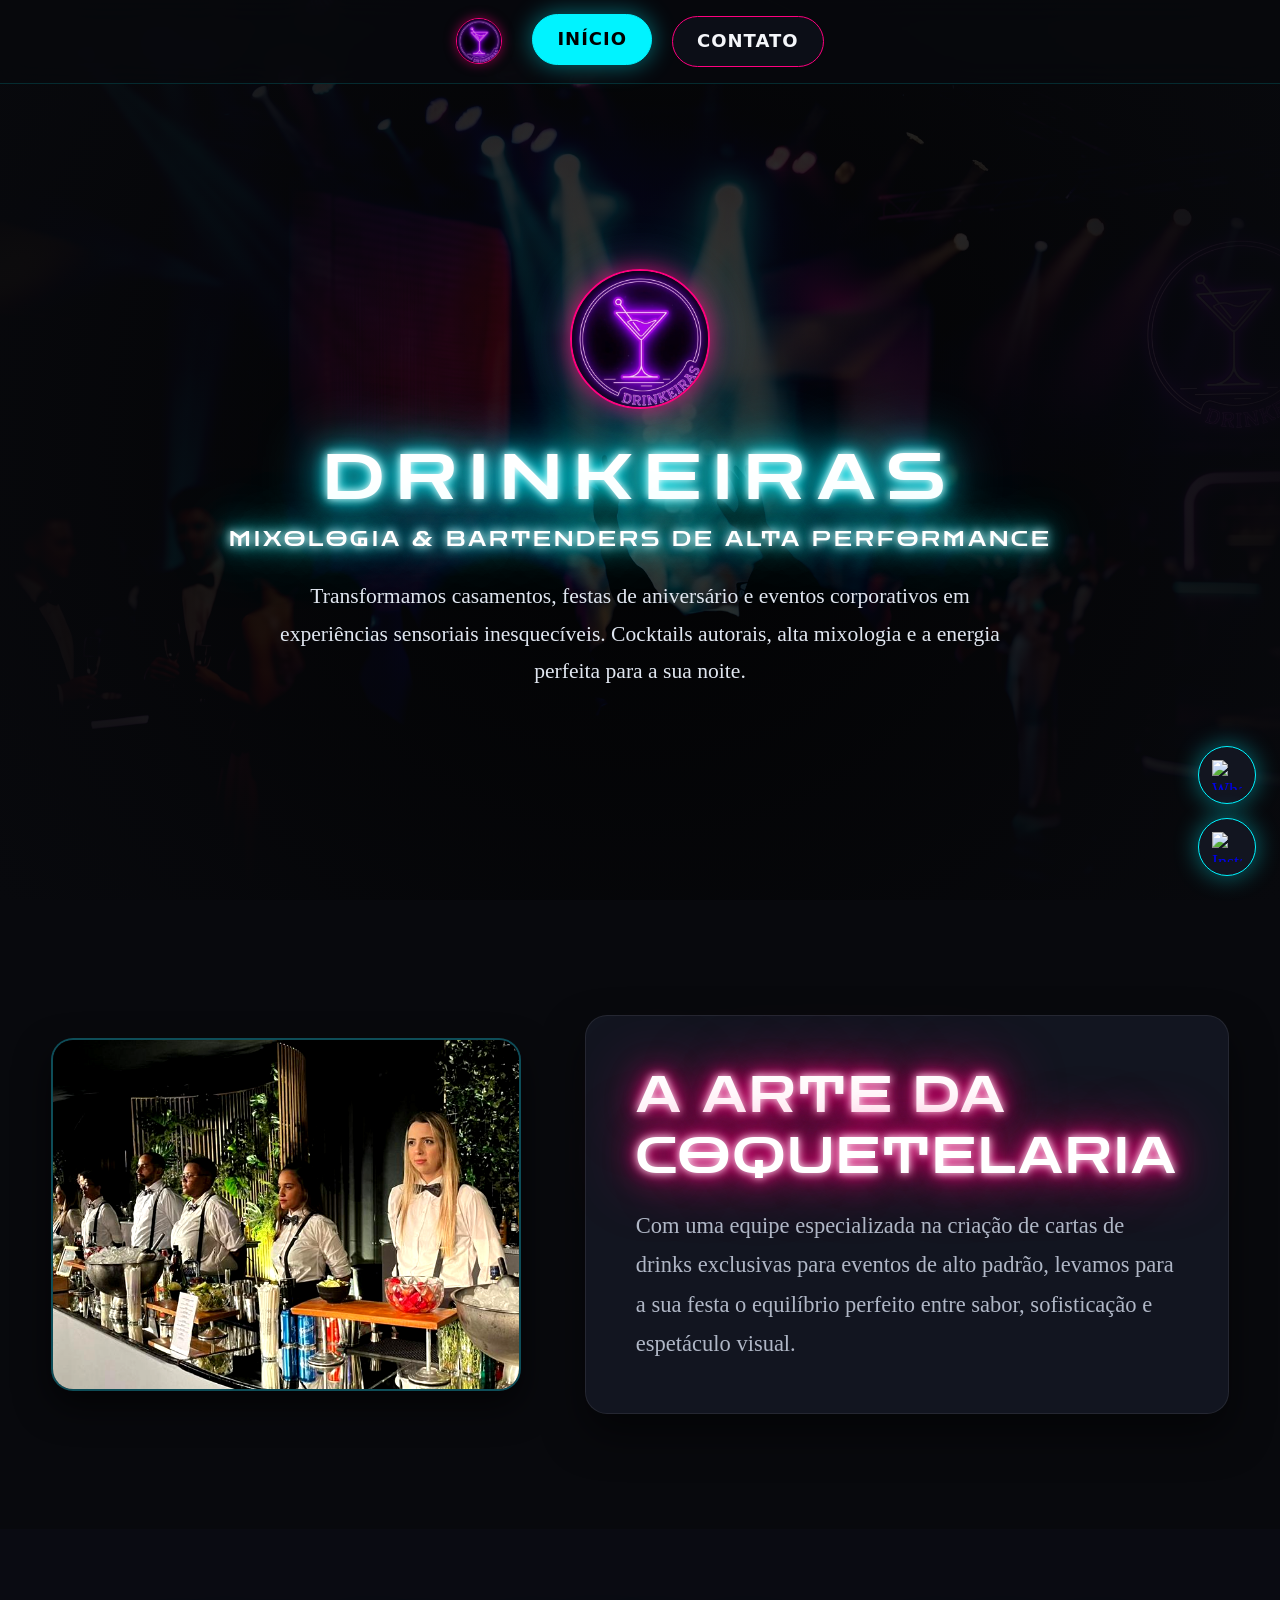
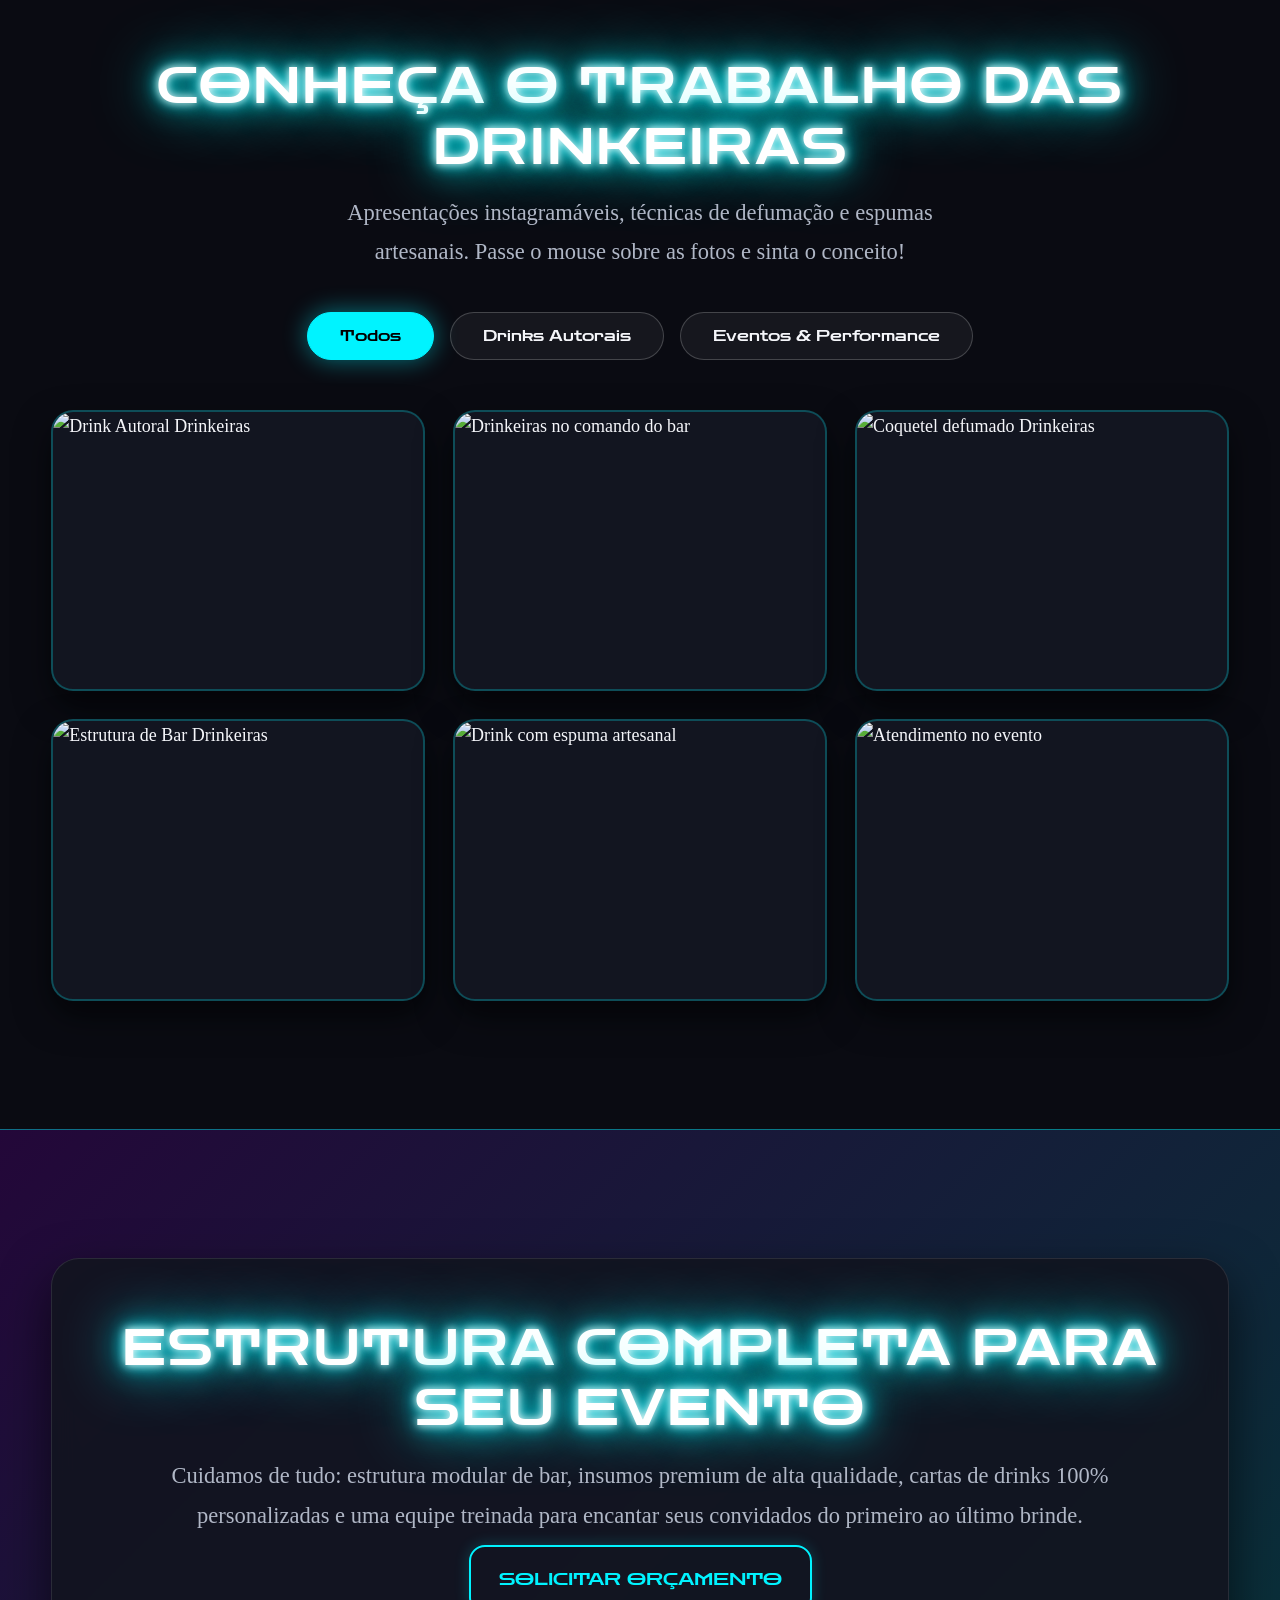
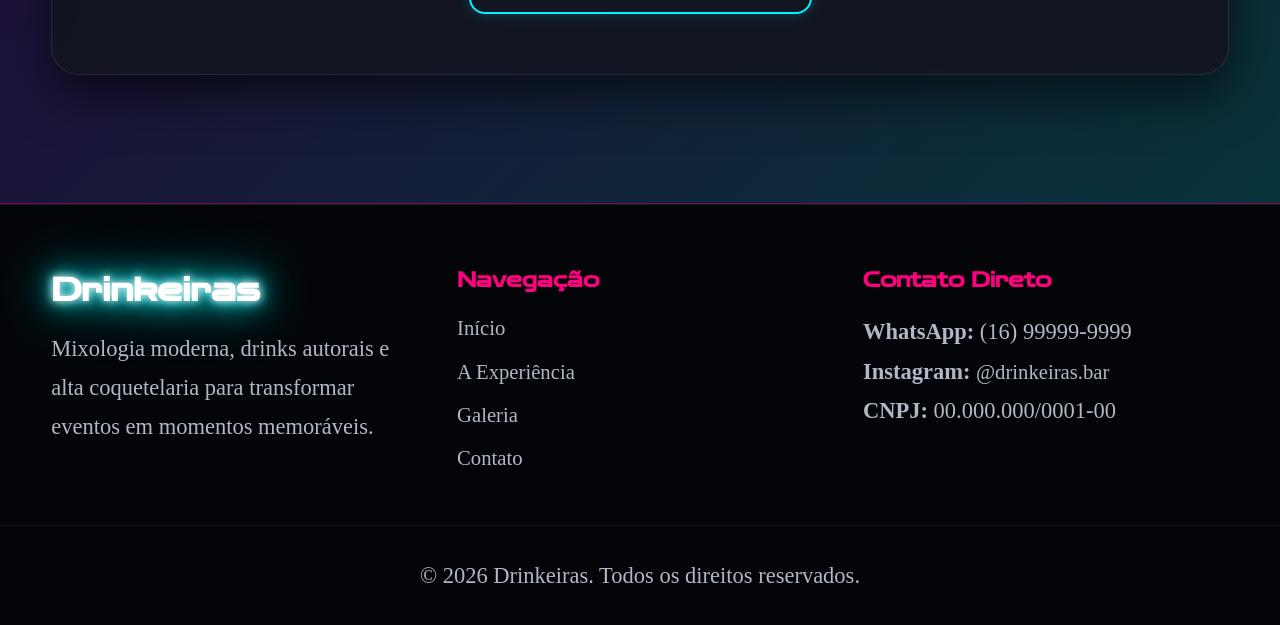
==== index.html @ 37c6f846 "v2" ====
<!DOCTYPE html>
<html lang="pt-BR">
<head>
  <meta charset="UTF-8" />
  <meta name="viewport" content="width=device-width, initial-scale=1.0" />
  <title>Drinkeiras | High-End Mixology & Bartenders</title>

  <!-- Google Fonts: Zen Dots (Apenas para Títulos Neon) + Outfit (Para o restante do site) -->
  <link rel="preconnect" href="https://fonts.googleapis.com">
  <link rel="preconnect" href="https://fonts.gstatic.com" crossorigin>
  <link href="https://fonts.googleapis.com/css2?family=Outfit:wght@300;400;500;600;700;800;900&family=Zen+Dots&display=swap" rel="stylesheet">

  <link rel="stylesheet" href="style.css" />
</head>

<body>
  <!-- Camada dos Raios Neon no Fundo -->
<div class="neon-rays-container">
  <div class="neon-ray ray-1"></div>
  <div class="neon-ray ray-2"></div>
  <div class="neon-ray ray-3"></div>
</div>
<!-- NAVEGAÇÃO SUPERIOR COM LOGO -->
  <nav class="top-nav">
    <div class="nav-container">
      <a href="index.html#topo" class="nav-logo">
        <img src="images/logo.jpeg" alt="Logo Drinkeiras" class="logo-img-nav">
      </a>
      <a href="index.html#topo" class="nav-btn active">Início</a>
      
      <a href="contato.html" class="nav-btn nav-btn-highlight">Contato</a>
    </div>
  </nav>

  <!-- HERO SECTION COM O LOGO EM DESTAQUE -->
  <header class="hero" id="topo">
    <img class="hero-bg" src="images/mainSection.png" alt="Drinkeiras Bar Eventos">

    <div class="hero-content">
      <!-- Logo Destaque no Centro da Hero -->
      <div class="hero-logo-wrap">
        <img src="images/logo.jpeg" alt="Selo Oficial Drinkeiras" class="logo-img-hero">
      </div>

      <h1 class="nome neon-text-cyan">DRINKEIRAS</h1>
      <p class="subtitulo-hero neon-style-text">MIXOLOGIA & BARTENDERS DE ALTA PERFORMANCE</p>

      <div class="sobre-box">
        <p>
          Transformamos casamentos, festas de aniversário e eventos corporativos em experiências sensoriais inesquecíveis. Cocktails autorais, alta mixologia e a energia perfeita para a sua noite.
        </p>
      </div>
    </div>
  </header>

  <!-- CONTEÚDO PRINCIPAL -->
  <main>
    
    <!-- BLOCO 1: A ARTE DA MIXOLOGIA -->
    <section class="story-block reveal" id="experiencia">
      <div class="container story-grid">
        <figure class="story-image drink-card tilt-effect reveal">
          <img src="images/equipe.jpeg" alt="Equipe Drinkeiras em Ação" class="drink-zoom">
        </figure>

        <div class="story-text reveal">
          <h2 class="neon-title neon-text-pink">A Arte da Coquetelaria</h2>
          <p>
            Com uma equipe especializada na criação de cartas de drinks exclusivas para eventos de alto padrão, levamos para a sua festa o equilíbrio perfeito entre sabor, sofisticação e espetáculo visual.
          </p>
        </div>
      </div>
    </section>

    <!-- BLOCO 2: GALERIA DE DRINKS E EVENTOS -->
    <section class="galeria-section reveal" id="galeria">
      <div class="container">
        <div class="secao-header text-center">
          <h2 class="neon-title neon-text-cyan">Conheça o Trabalho das Drinkeiras</h2>
          <p class="secao-subtitulo">
            Apresentações instagramáveis, técnicas de defumação e espumas artesanais. Passe o mouse sobre as fotos e sinta o conceito!
          </p>
        </div>

        <!-- Filtros -->
        <div class="galeria-filtros">
          <button class="filtro-btn active" data-filter="todos">Todos</button>
          <button class="filtro-btn" data-filter="drinks">Drinks Autorais</button>
          <button class="filtro-btn" data-filter="eventos">Eventos & Performance</button>
        </div>

        <!-- Grid -->
        <div class="galeria-grid">
          <div class="galeria-item drinks reveal">
            <div class="drink-card tilt-effect">
              <img src="images/drink1.jpg" alt="Drink Autoral Drinkeiras" class="drink-zoom">
              <div class="galeria-overlay">
                <span class="categoria-tag">Drink Autoral</span>
                <h3 class="neon-style-text">Tropical Neon</h3>
              </div>
            </div>
          </div>

          <div class="galeria-item eventos reveal">
            <div class="drink-card tilt-effect">
              <img src="images/evento1.jpg" alt="Drinkeiras no comando do bar" class="drink-zoom">
              <div class="galeria-overlay">
                <span class="categoria-tag">Eventos</span>
                <h3 class="neon-style-text">Bar em Alta Performance</h3>
              </div>
            </div>
          </div>

          <div class="galeria-item drinks reveal">
            <div class="drink-card tilt-effect">
              <img src="images/drink2.jpg" alt="Coquetel defumado Drinkeiras" class="drink-zoom">
              <div class="galeria-overlay">
                <span class="categoria-tag">Drink Autoral</span>
                <h3 class="neon-style-text">Smokey Gin</h3>
              </div>
            </div>
          </div>

          <div class="galeria-item eventos reveal">
            <div class="drink-card tilt-effect">
              <img src="images/evento2.jpg" alt="Estrutura de Bar Drinkeiras" class="drink-zoom">
              <div class="galeria-overlay">
                <span class="categoria-tag">Eventos</span>
                <h3 class="neon-style-text">Estrutura Neon VIP</h3>
              </div>
            </div>
          </div>

          <div class="galeria-item drinks reveal">
            <div class="drink-card tilt-effect">
              <img src="images/drink3.jpg" alt="Drink com espuma artesanal" class="drink-zoom">
              <div class="galeria-overlay">
                <span class="categoria-tag">Drink Autoral</span>
                <h3 class="neon-style-text">Velvet Citrus</h3>
              </div>
            </div>
          </div>

          <div class="galeria-item eventos reveal">
            <div class="drink-card tilt-effect">
              <img src="images/evento3.jpg" alt="Atendimento no evento" class="drink-zoom">
              <div class="galeria-overlay">
                <span class="categoria-tag">Eventos</span>
                <h3 class="neon-style-text">Energia & Nightlife</h3>
              </div>
            </div>
          </div>
        </div>
      </div>
    </section>

    <!-- BLOCO 3: BANNER INFORMATIVO -->
    <section class="info-fixed">
      <div class="container">
        <div class="info-card reveal">
          <h2 class="neon-title neon-text-cyan">Estrutura Completa para Seu Evento</h2>
          <p style="margin-top: 16px;">
            Cuidamos de tudo: estrutura modular de bar, insumos premium de alta qualidade, cartas de drinks 100% personalizadas e uma equipe treinada para encantar seus convidados do primeiro ao último brinde.
          </p>
          <a href="contato.html" class="neon-button inline-btn">Solicitar Orçamento</a>
        </div> 
      </div>
    </section>

  </main>

  <!-- FOOTER -->
  <footer class="site-footer">
    <div class="container footer-content">
      <div class="footer-brand">
        <h3 class="neon-text-cyan">Drinkeiras</h3>
        <p>Mixologia moderna, drinks autorais e alta coquetelaria para transformar eventos em momentos memoráveis.</p>
      </div>

      <div class="footer-links">
        <h4>Navegação</h4>
        <ul>
          <li><a href="index.html#topo">Início</a></li>
          <li><a href="index.html#experiencia">A Experiência</a></li>
          <li><a href="index.html#galeria">Galeria</a></li>
          <li><a href="contato.html">Contato</a></li>
        </ul>
      </div>

      <div class="footer-info">
        <h4>Contato Direto</h4>
        <p><strong>WhatsApp:</strong> (16) 99999-9999</p>
        <p><strong>Instagram:</strong> <a href="https://www.instagram.com/" target="_blank">@drinkeiras.bar</a></p>
        <p><strong>CNPJ:</strong> 00.000.000/0001-00</p>
      </div>
    </div>

    <div class="footer-bottom">
      <p>© 2026 Drinkeiras. Todos os direitos reservados.</p>
    </div>
  </footer>

  <!-- Botões Flutuantes -->
  <div class="floating-contact">
    <a href="https://wa.me/5516999999999" target="_blank" aria-label="WhatsApp" class="neon-float">
      <img src="images/whats.webp" alt="WhatsApp">
    </a>
    <a href="https://www.instagram.com/" target="_blank" aria-label="Instagram" class="neon-float">
      <img src="images/instagram.png" alt="Instagram">
    </a>
  </div>

  <script src="script.js" defer></script>
</body>
</html>
---- style.css ----
/* =========================================
   1. RESET E VARIÁVEIS DARK NEON
========================================= */
*, *::before, *::after {
  box-sizing: border-box;
  margin: 0;
  padding: 0;
}

html {
  scroll-behavior: smooth;
  font-size: 18px;
}

:root {
  --bg-dark: #08090d;
  --bg-card: #121520;
  --bg-card-hover: #1a1e2d;
  --text-main: #f5f6fa;
  --text-muted: #b0b7c6;
  --neon-cyan: #00f3ff;
  --neon-pink: #ff007f;
  --neon-purple: #9d00ff;
  --shadow-neon-cyan: 0 0 25px rgba(0, 243, 255, 0.45);
  --shadow-neon-pink: 0 0 25px rgba(255, 0, 127, 0.45);
  --radius: 22px;
  
  /* NOVAS FONTES DECLARADAS AQUI */
  --font-title: 'Zen Dots', cursive, sans-serif;
  --font-body: 'Slabo 13px', serif;
}

body {
  font-family: var(--font-body);
  color: var(--text-main);
  background-color: var(--bg-dark);
  line-height: 1.6;
  overflow-x: hidden;
}

/* =========================================
   2. PADRÃO NEON UNIFICADO
========================================= */
.nome {
  font-family: var(--font-title);
  font-size: clamp(1.5rem, 5vw, 8rem);
  font-weight: 500;
  line-height: 1.1;
  letter-spacing: 12px; /* Ajustado ligeiramente para caber melhor na Zen Dots */
  text-transform: uppercase;
}

.neon-text-cyan,
.neon-style-text {
  color: #fff;
  text-shadow: 
    0 0 8px #fff,
    0 0 16px var(--neon-cyan),
    0 0 32px var(--neon-cyan),
    0 0 64px var(--neon-cyan);
}

.neon-text-pink {
  color: #fff;
  text-shadow: 
    0 0 8px #fff,
    0 0 16px var(--neon-pink),
    0 0 32px var(--neon-pink),
    0 0 64px var(--neon-pink);
}

.neon-title {
  font-family: var(--font-title);
  font-weight: 500;
  font-size: clamp(1.8rem, 3.8vw, 3rem);
  line-height: 1.25;
  letter-spacing: 2px;
  text-transform: uppercase;
}

p {
  font-size: 1.25rem;
  color: var(--text-muted);
  line-height: 1.75;
}

/* =========================================
   3. BARRA SUPERIOR E BOTÕES ANIMADOS
========================================= */
.top-nav {
  position: fixed;
  top: 0;
  left: 0;
  width: 100%;
  z-index: 1000;
  background: rgba(8, 9, 13, 0.85);
  backdrop-filter: blur(14px);
  border-bottom: 1px solid rgba(0, 243, 255, 0.15);
  padding: 16px 0;
}

.nav-container {
  display: flex;
  justify-content: center;
  align-items: center;
  gap: 20px;
}

/* Botões do Menu Superior (Fonte Padrão e Limpa) */
.nav-btn {
  position: relative;
  text-decoration: none;
  color: var(--text-main);
  
  /* Fonte Padrão de Sistema (Clean & Legível) */
  font-family: system-ui, -apple-system, 'Segoe UI', Roboto, Helvetica, Arial, sans-serif;
  font-weight: 600;
  font-size: 1rem;
  text-transform: uppercase;
  letter-spacing: 1px;
  
  padding: 10px 24px;
  border-radius: 30px;
  border: 1px solid rgba(255, 255, 255, 0.12);
  background: rgba(18, 21, 32, 0.6);
  transition: all 0.4s cubic-bezier(0.25, 1, 0.5, 1);
}

.nav-btn:hover,
.nav-btn.active {
  color: #000;
  font-weight: 700;
  background: var(--neon-cyan);
  border-color: var(--neon-cyan);
  box-shadow: var(--shadow-neon-cyan);
  transform: translateY(-2px);
}

.nav-btn-highlight {
  border-color: var(--neon-pink);
}

.nav-btn-highlight:hover {
  background: var(--neon-pink);
  border-color: var(--neon-pink);
  box-shadow: var(--shadow-neon-pink);
}

/* =========================================
   4. HERO SECTION
========================================= */
.hero {
  position: relative;
  min-height: 100vh;
  width: 100%;
  display: flex;
  flex-direction: column;
  justify-content: center;
  align-items: center;
  padding: 140px 20px 80px;
  text-align: center;
}

.hero-bg {
  position: absolute;
  inset: 0;
  width: 100%;
  height: 100%;
  object-fit: cover; /* Garante que preencha sem distorcer */
  object-position: center;
  filter: brightness(0.35) contrast(1.15); /* Escurece para dar contraste ao neon */
  z-index: 0;
}

.hero::after {
  content: "";
  position: absolute;
  inset: 0;
  z-index: 1;
  background: radial-gradient(circle, rgba(8, 9, 13, 0.2) 0%, rgba(8, 9, 13, 0.85) 80%, rgba(8, 9, 13, 1) 100%);
}

.hero-content {
  position: relative;
  z-index: 2;
  max-width: 950px;
  display: flex;
  flex-direction: column;
  align-items: center;
  gap: 20px;
}

.subtitulo-hero {
  font-family: var(--font-title);
  font-size: clamp(0.85rem, 1.6vw, 1.1rem);
  letter-spacing: 3px;
  margin-top: -10px;
}

.sobre-box p {
  font-size: clamp(1.2rem, 1.6vw, 1.4rem);
  max-width: 720px;
  color: #e0e6f0;
  margin: 0 auto;
}

/* =========================================
   5. CONTAINERS & CARDS INTERATIVOS (TILT 3D)
========================================= */
.container {
  width: min(1200px, 92vw);
  margin: 0 auto;
}

.story-block {
  padding: clamp(70px, 9vw, 120px) 0;
}

.story-grid {
  display: grid;
  grid-template-columns: 1fr 1fr;
  gap: clamp(30px, 5vw, 80px);
  align-items: center;
}

.drink-card {
  position: relative;
  margin: 0;
  border-radius: var(--radius);
  overflow: hidden;
  background: var(--bg-card);
  border: 2px solid rgba(0, 243, 255, 0.25);
  box-shadow: 0 15px 35px rgba(0,0,0,0.6);
  perspective: 1000px;
  transform-style: preserve-3d;
  transition: transform 0.5s cubic-bezier(0.2, 0.8, 0.2, 1), border-color 0.4s ease, box-shadow 0.4s ease;
}

.drink-zoom {
  width: 100%;
  display: block;
  aspect-ratio: 4 / 3;
  object-fit: cover;
  transition: transform 0.6s cubic-bezier(0.2, 0.8, 0.2, 1), filter 0.6s ease;
}

.drink-card:hover {
  border-color: var(--neon-cyan);
  box-shadow: 
    0 0 30px rgba(0, 243, 255, 0.5), 
    0 0 60px rgba(255, 0, 127, 0.25),
    0 20px 40px rgba(0,0,0,0.8);
  transform: translateY(-12px) scale(1.02) rotateX(2deg) rotateY(-2deg);
}

.drink-card:hover .drink-zoom {
  transform: scale(1.15) rotate(1deg);
  filter: brightness(1.2) contrast(1.1);
}

.story-text {
  background: var(--bg-card);
  border: 1px solid rgba(255, 255, 255, 0.08);
  border-radius: var(--radius);
  padding: clamp(30px, 4vw, 50px);
  box-shadow: 0 20px 40px rgba(0,0,0,0.5);
}

.story-text h2 { margin-bottom: 18px; }

/* =========================================
   6. GALERIA
========================================= */
.galeria-section {
  padding: clamp(80px, 10vw, 130px) 0;
  background: rgba(12, 14, 22, 0.7);
}

.text-center { text-align: center; }

.secao-subtitulo {
  font-size: 1.25rem;
  max-width: 680px;
  margin: 14px auto 40px;
}

.galeria-filtros {
  display: flex;
  justify-content: center;
  gap: 16px;
  margin-bottom: 50px;
  flex-wrap: wrap;
}

.filtro-btn {
  background: rgba(255, 255, 255, 0.05);
  border: 1.5px solid rgba(255, 255, 255, 0.2);
  color: var(--text-main);
  padding: 14px 32px;
  border-radius: 40px;
  font-family: var(--font-title);
  font-size: 0.85rem;
  cursor: pointer;
  transition: all 0.3s ease;
}

.filtro-btn:hover,
.filtro-btn.active {
  background: var(--neon-cyan);
  color: #000;
  border-color: var(--neon-cyan);
  box-shadow: var(--shadow-neon-cyan);
}

.galeria-grid {
  display: grid;
  grid-template-columns: repeat(auto-fill, minmax(320px, 1fr));
  gap: 28px;
}

.galeria-item { transition: opacity 0.4s ease, transform 0.4s ease; }
.galeria-item.hide { display: none; }

.galeria-overlay {
  position: absolute;
  inset: 0;
  background: linear-gradient(to top, rgba(8, 9, 13, 0.95) 0%, rgba(8, 9, 13, 0.2) 70%);
  display: flex;
  flex-direction: column;
  justify-content: flex-end;
  padding: 24px;
  opacity: 0;
  transition: opacity 0.35s ease;
  pointer-events: none;
}

.drink-card:hover .galeria-overlay { opacity: 1; }

.categoria-tag {
  color: var(--neon-pink);
  font-family: var(--font-title);
  font-size: 0.75rem;
  text-transform: uppercase;
}

.galeria-overlay h3 {
  font-family: var(--font-title);
  font-size: 1rem;
  margin-top: 4px;
}

/* =========================================
   7. BANNER E CONTATO
========================================= */
.info-fixed {
  padding: clamp(90px, 10vw, 140px) 0;
  background: linear-gradient(135deg, rgba(157, 0, 255, 0.18), rgba(0, 243, 255, 0.18));
  border-top: 1px solid rgba(0, 243, 255, 0.4);
  border-bottom: 1px solid rgba(255, 0, 127, 0.4);
}

.info-card {
  text-align: center;
  background: rgba(18, 21, 32, 0.9);
  backdrop-filter: blur(12px);
  padding: clamp(36px, 5vw, 60px);
  border-radius: 28px;
  border: 1px solid rgba(255, 255, 255, 0.1);
  box-shadow: 0 20px 50px rgba(0,0,0,0.6);
}

.inline-btn {
  display: inline-block;
  text-decoration: none;
  margin-top: 24px;
}

.contato-main { padding-top: 120px; }
.contact-section { padding: clamp(60px, 8vw, 100px) 0; }

.contact-card {
  max-width: 800px;
  margin: 0 auto;
  background: var(--bg-card);
  border: 1.5px solid rgba(255, 0, 127, 0.35);
  border-radius: 28px;
  padding: clamp(32px, 5vw, 54px);
  box-shadow: var(--shadow-neon-pink);
}

.contact-title { text-align: center; margin-bottom: 8px; }
.contact-subtitle { text-align: center; margin-bottom: 36px; font-size: 1.2rem; }

.contact-form {
  display: flex;
  flex-direction: column;
  gap: 22px;
}

.form-field {
  display: flex;
  flex-direction: column;
  gap: 10px;
}

.form-field label {
  color: var(--neon-cyan);
  font-family: var(--font-title);
  font-size: 0.9rem;
}

.form-field input,
.form-field textarea {
  background: rgba(8, 9, 13, 0.9);
  border: 1.5px solid rgba(255, 255, 255, 0.15);
  color: #fff;
  border-radius: 14px;
  padding: 16px 20px;
  font-family: var(--font-body);
  font-size: 1.2rem;
  outline: none;
  transition: all 0.3s ease;
}

.form-field input:focus,
.form-field textarea:focus {
  border-color: var(--neon-cyan);
  box-shadow: 0 0 15px rgba(0, 243, 255, 0.35);
}

.neon-button {
  margin-top: 10px;
  padding: 18px 28px;
  background: transparent;
  color: var(--neon-cyan);
  border: 2px solid var(--neon-cyan);
  border-radius: 16px;
  font-family: var(--font-title);
  font-size: 1rem;
  text-transform: uppercase;
  cursor: pointer;
  transition: all 0.3s ease;
  box-shadow: 0 0 15px rgba(0, 243, 255, 0.2);
}

.neon-button:hover {
  background: var(--neon-cyan);
  color: #000;
  box-shadow: var(--shadow-neon-cyan);
  transform: translateY(-3px);
}

/* =========================================
   8. FOOTER E FLUTUANTES
========================================= */
.site-footer {
  background: #040508;
  padding: 60px 0 30px;
  border-top: 1px solid rgba(255, 255, 255, 0.08);
}

.footer-content {
  display: grid;
  grid-template-columns: repeat(auto-fit, minmax(240px, 1fr));
  gap: 40px;
  margin-bottom: 40px;
}

.footer-brand h3 {
  font-family: var(--font-title);
  font-size: 1.8rem;
  margin-bottom: 12px;
}

.footer-links h4,
.footer-info h4 {
  font-family: var(--font-title);
  color: var(--neon-pink);
  font-size: 1.1rem;
  margin-bottom: 16px;
}

.footer-links ul { list-style: none; }
.footer-links li { margin-bottom: 10px; }

.footer-links a,
.footer-info a {
  color: var(--text-muted);
  text-decoration: none;
  font-size: 1.15rem;
  transition: color 0.2s ease;
}

.footer-links a:hover,
.footer-info a:hover { color: var(--neon-cyan); }

.footer-bottom {
  text-align: center;
  padding-top: 30px;
  border-top: 1px solid rgba(255, 255, 255, 0.05);
}

.floating-contact {
  position: fixed;
  bottom: 24px;
  right: 24px;
  display: flex;
  flex-direction: column;
  gap: 14px;
  z-index: 99;
}

.neon-float {
  width: 58px;
  height: 58px;
  background: var(--bg-card);
  border: 1.5px solid var(--neon-cyan);
  border-radius: 50%;
  display: flex;
  align-items: center;
  justify-content: center;
  box-shadow: var(--shadow-neon-cyan);
  transition: transform 0.3s ease;
}

.neon-float:hover { transform: scale(1.12); }

.neon-float img {
  width: 30px;
  height: 30px;
  object-fit: contain;
}

/* =========================================
   9. ANIMAÇÕES & RESPONSIVO
========================================= */
.reveal {
  opacity: 0;
  transform: translateY(35px);
  transition: opacity 0.8s ease, transform 0.8s ease;
}

.reveal.is-visible {
  opacity: 1;
  transform: translateY(0);
}
/* =========================================
   ESTILOS DO LOGO (MARCA REGISTRADA)
========================================= */

/* Logo na Barra de Navegação */
.nav-logo {
  display: flex;
  align-items: center;
  text-decoration: none;
  margin-right: 10px;
}

.logo-img-nav {
  width: 46px;
  height: 46px;
  border-radius: 50%;
  object-fit: cover;
  border: 1.5px solid var(--neon-pink);
  box-shadow: 0 0 12px rgba(255, 0, 127, 0.5);
  transition: transform 0.3s ease, box-shadow 0.3s ease;
}

.nav-logo:hover .logo-img-nav {
  transform: scale(1.1) rotate(5deg);
  box-shadow: 0 0 20px rgba(255, 0, 127, 0.8), 0 0 30px rgba(0, 243, 255, 0.4);
}

/* Logo no Centro da Hero Section */
.hero-logo-wrap {
  margin-bottom: 5px;
}

.logo-img-hero {
  width: 140px;
  height: 140px;
  border-radius: 50%;
  object-fit: cover;
  border: 2px solid var(--neon-pink);
  box-shadow: 
    0 0 20px rgba(255, 0, 127, 0.6),
    0 0 40px rgba(255, 0, 127, 0.3),
    0 0 60px rgba(0, 243, 255, 0.2);
  transition: transform 0.5s ease, box-shadow 0.5s ease;
}

.logo-img-hero:hover {
  transform: scale(1.08) rotate(-3deg);
  box-shadow: 
    0 0 30px rgba(255, 0, 127, 0.9),
    0 0 60px rgba(0, 243, 255, 0.6);
}

/* Estilização da Foto de Equipe em Ação */
.story-image img[src*="equipe"] {
  object-fit: cover;
  object-position: center 50%; /* Foca na altura dos rostos e balcão */
  filter: contrast(1.1) brightness(1.05); /* Melhora a definição e a luz */
}

/* Container fixo para os raios de fundo */
.neon-rays-container {
  position: fixed;
  inset: 0;
  pointer-events: none;
  z-index: 0;
  overflow: hidden;
}

/* Estilo base dos raios neon */
.neon-ray {
  position: absolute;
  height: 2px;
  width: 60vw;
  border-radius: 999px;
  opacity: 0.6;
  filter: blur(1px);
  will-change: transform;
}

/* Raio 1: Ciano no topo */
.ray-1 {
  top: 20%;
  left: -20%;
  background: linear-gradient(90deg, transparent, var(--neon-cyan), transparent);
  box-shadow: 0 0 15px var(--neon-cyan);
  transform: rotate(-35deg);
}

/* Raio 2: Magenta no meio */
.ray-2 {
  top: 55%;
  right: -20%;
  background: linear-gradient(90deg, transparent, var(--neon-pink), transparent);
  box-shadow: 0 0 15px var(--neon-pink);
  transform: rotate(-35deg);
}

/* Raio 3: Ciano/Roxo na parte inferior */
.ray-3 {
  top: 80%;
  left: -10%;
  background: linear-gradient(90deg, transparent, var(--neon-purple), transparent);
  box-shadow: 0 0 15px var(--neon-purple);
  transform: rotate(-35deg);
}

/* Ajuste Responsivo do Logo no Mobile */
@media (max-width: 600px) {
  .logo-img-nav {
    width: 38px;
    height: 38px;
  }

  .logo-img-hero {
    width: 100px;
    height: 100px;
  }
}

@media (max-width: 900px) {
  .story-grid { grid-template-columns: 1fr; }
}

@media (max-width: 600px) {
  html { font-size: 16px; }
  .nav-container { gap: 10px; }
  .nav-btn { padding: 8px 16px; font-size: 0.75rem; }
  .nome { letter-spacing: 4px; }
  .floating-contact { bottom: 16px; right: 16px; }
}
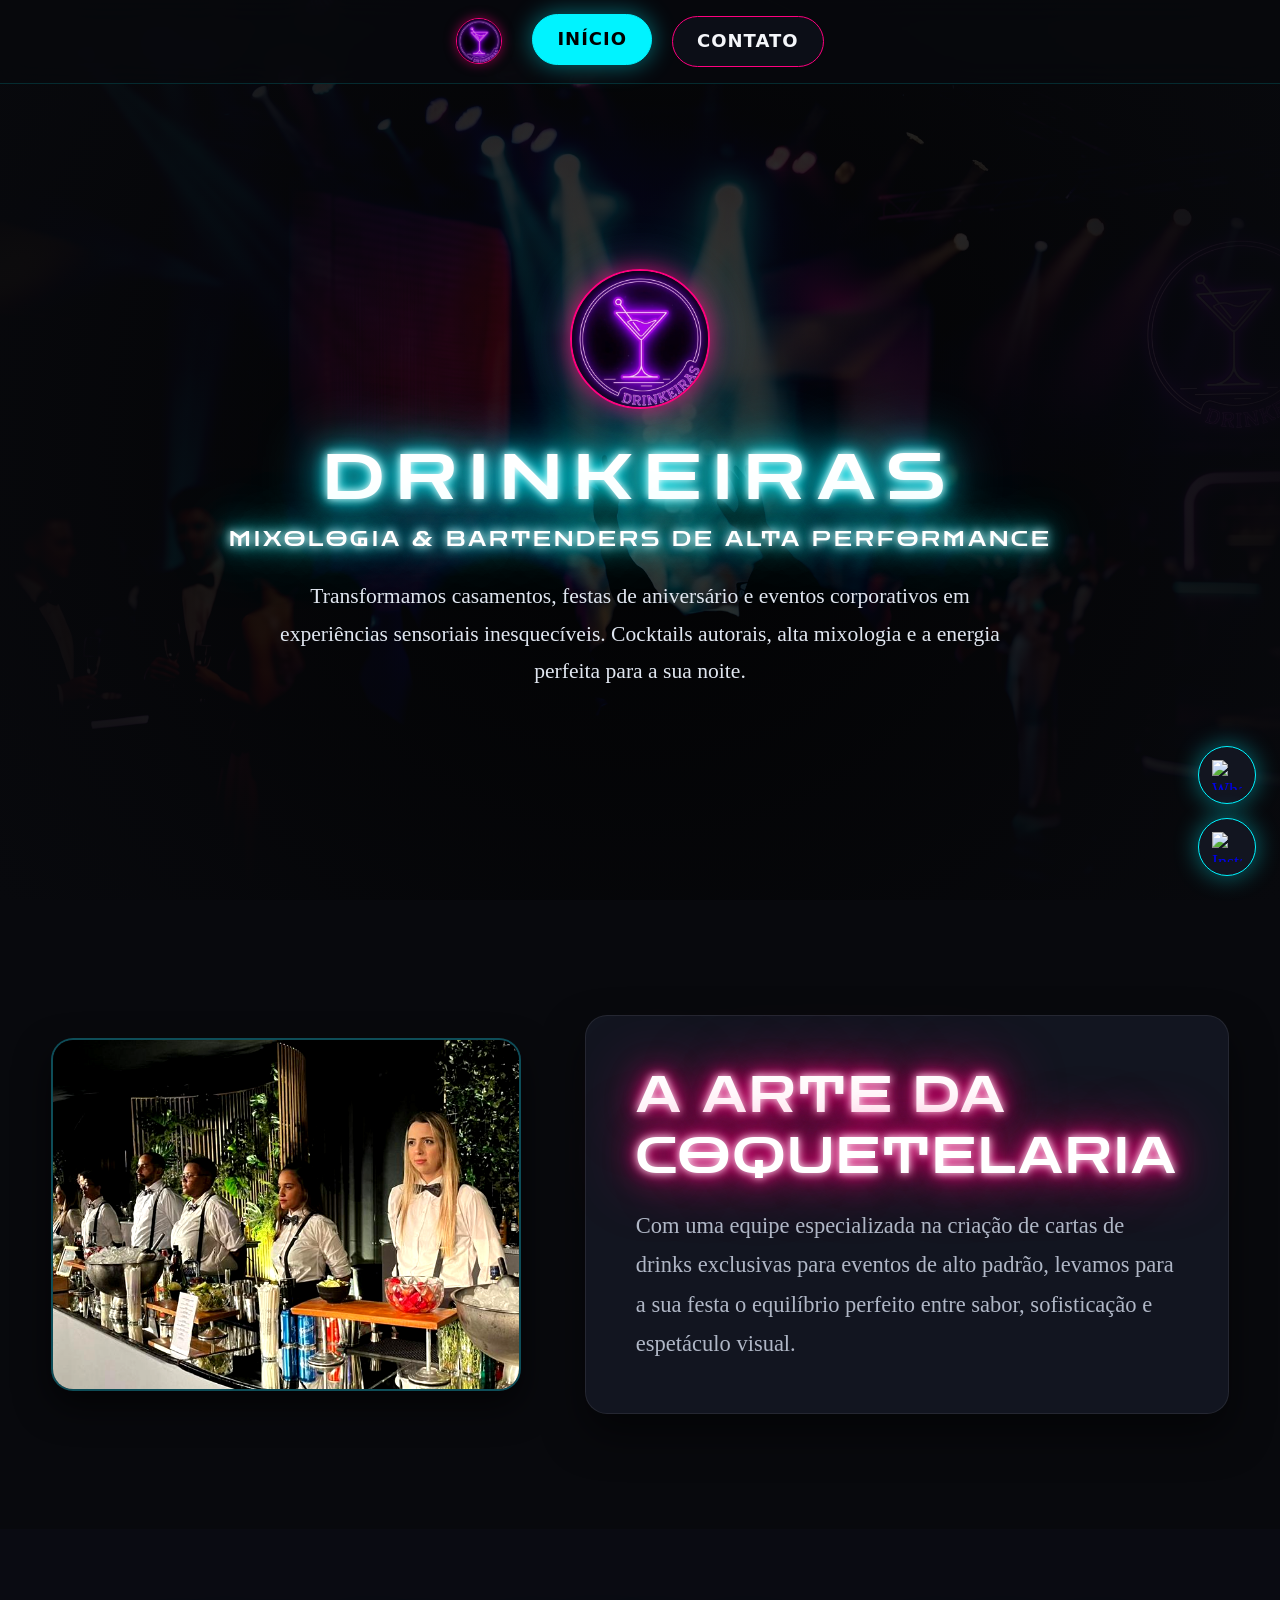
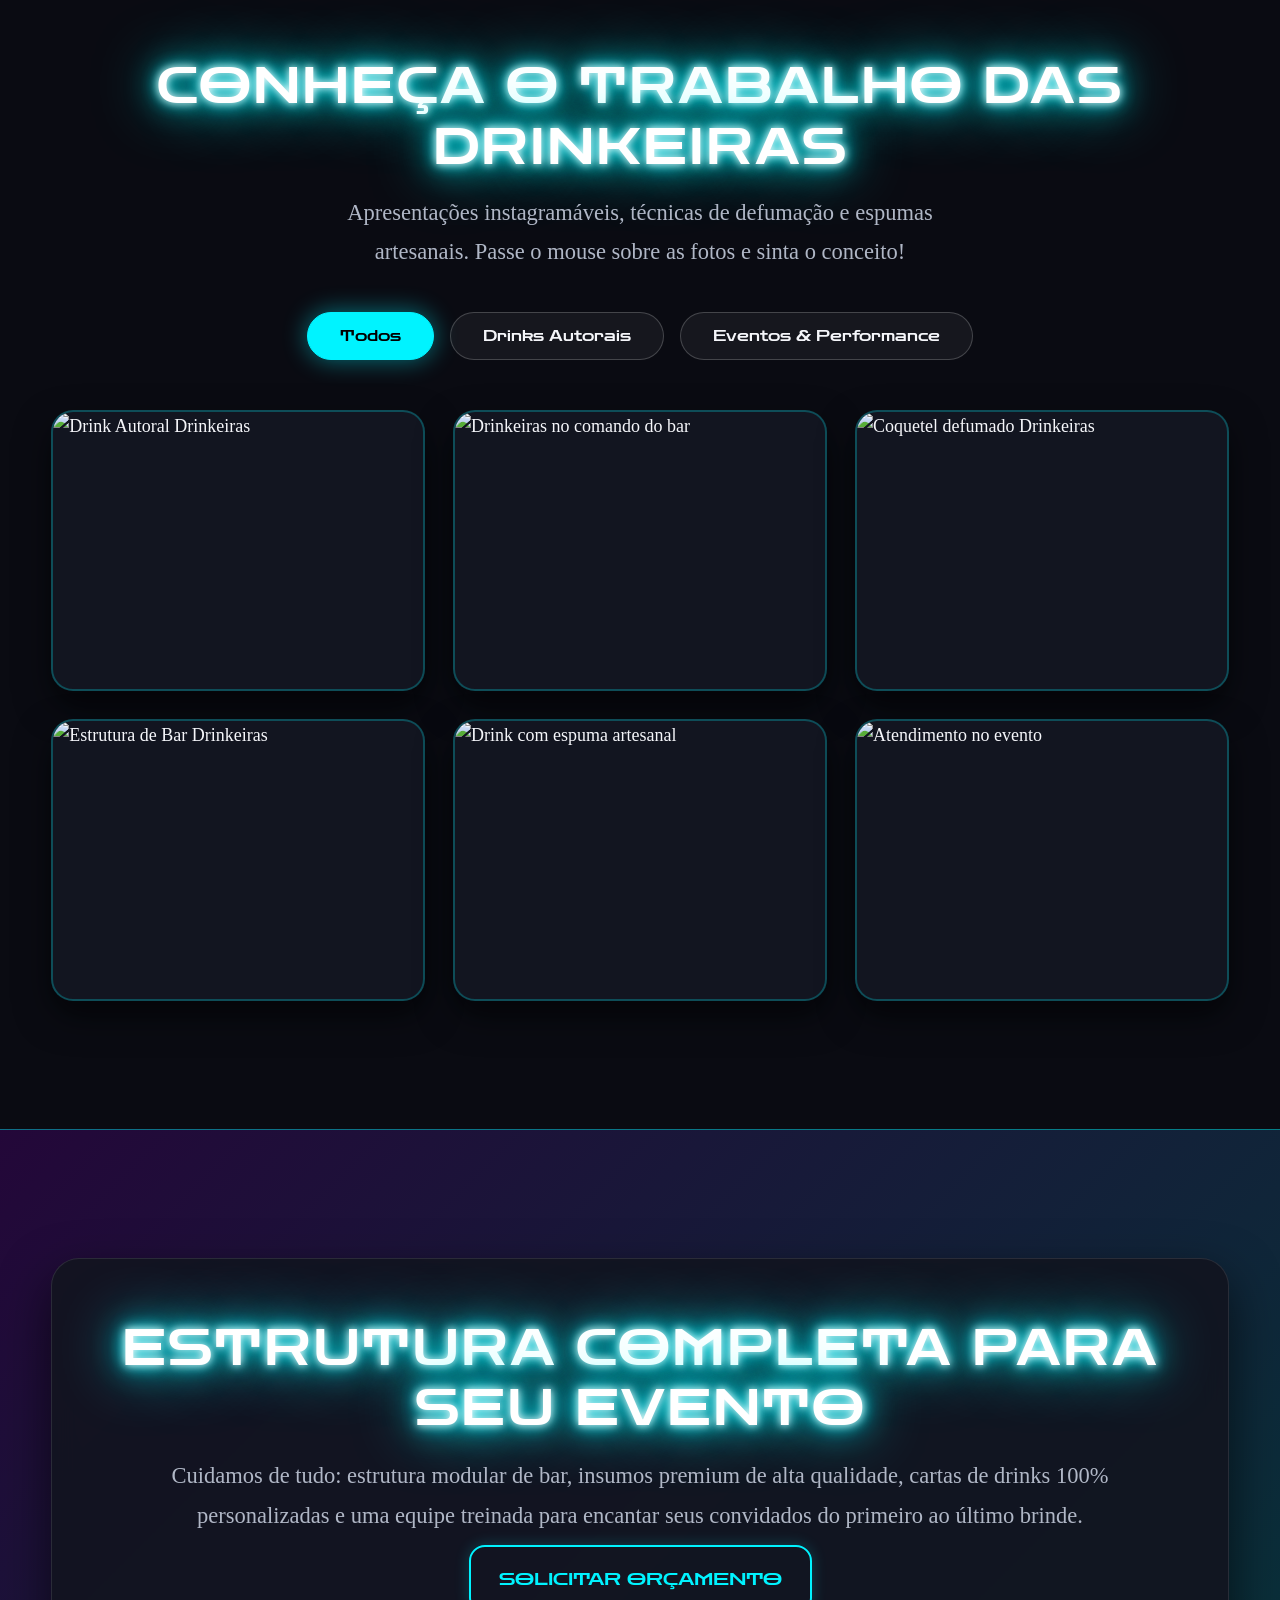
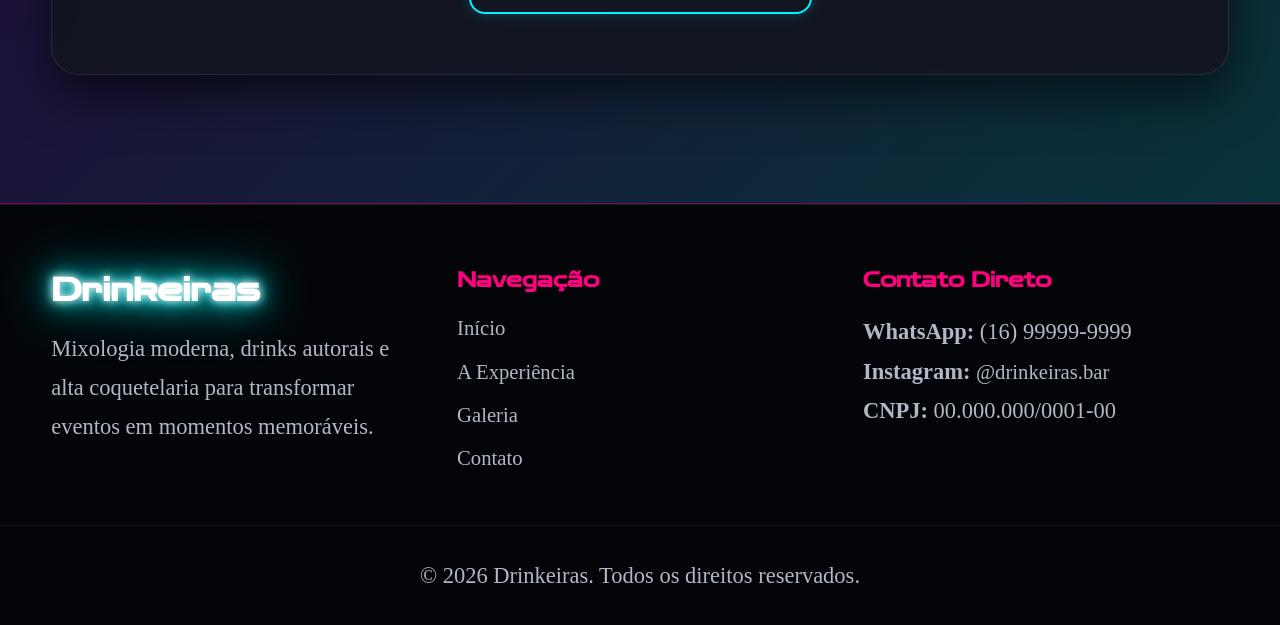
==== commit 8f3dc9ee: "v3" ====
--- a/index.html
+++ b/index.html
@@ -14,6 +14,7 @@
 </head>
 
 <body>
+  <div class="neon-curtain"></div>
   <!-- Camada dos Raios Neon no Fundo -->
 <div class="neon-rays-container">
   <div class="neon-ray ray-1"></div>
--- a/style.css
+++ b/style.css
@@ -1,3 +1,102 @@
+/* =========================================
+   EFEITO CORTINA NEON (PAGE TRANSITION)
+========================================= */
+/* Borda/Faixa neon brilhante que cruza a tela */
+
+::view-transition-old(root) {
+  animation: slideOutLeft 0.4s cubic-bezier(0.7, 0, 0.3, 1) forwards;
+}
+
+::view-transition-new(root) {
+  animation: slideInRight 0.4s cubic-bezier(0.7, 0, 0.3, 1) forwards;
+  box-shadow: -15px 0 35px var(--neon-cyan), -30px 0 60px var(--neon-pink);
+}
+
+@keyframes slideOutLeft {
+  from { transform: translateX(0); }
+  to { transform: translateX(-100%); }
+}
+
+@keyframes slideInRight {
+  from { transform: translateX(100%); }
+  to { transform: translateX(0); }
+}
+
+/* Ativa a transição entre navegações de páginas diferentes */
+@view-transition {
+  navigation: auto;
+}
+
+/* Personaliza a animação de entrada e saída da tela */
+::view-transition-old(root) {
+  animation: fadeOut 0.3s ease-out forwards;
+}
+
+::view-transition-new(root) {
+  animation: fadeIn 0.4s ease-in forwards;
+}
+
+@keyframes fadeOut {
+  from { opacity: 1; transform: scale(1); }
+  to { opacity: 0; transform: scale(0.98); }
+}
+
+@keyframes fadeIn {
+  from { opacity: 0; transform: scale(1.02); }
+  to { opacity: 1; transform: scale(1); }
+}
+/* Nome de transição único para o logo */
+/* Mapeia o logo para o motor de View Transition */
+.logo-img-nav {
+  view-transition-name: main-brand-logo;
+  contain: layout;
+}
+/* Cortina Neon de Transição */
+/* Previne barras de rolagem indesejadas na transição */
+body {
+  overflow-x: hidden;
+}
+
+/* =========================================
+   CORTINA NEON DIRECIAL (CORRIGIDO)
+========================================= */
+.neon-curtain {
+  position: fixed;
+  top: 0;
+  width: 100vw;
+  height: 100vh;
+  background: #08090d; /* Fundo escuro do site */
+  z-index: 99999;
+  pointer-events: none;
+  display: none; /* Escondido por padrão para não cobrir a tela */
+  transition: transform 0.38s cubic-bezier(0.7, 0, 0.3, 1);
+}
+
+/* Avançando (Direita -> Esquerda): Início para Contato */
+.neon-curtain.to-left {
+  display: block;
+  left: 100%; /* Começa escondido do lado direito */
+  border-left: 4px solid var(--neon-pink);
+  box-shadow: -15px 0 40px var(--neon-pink), -30px 0 70px var(--neon-cyan);
+}
+
+.neon-curtain.to-left.active {
+  transform: translateX(-100%);
+}
+
+/* Voltando (Esquerda -> Direita): Contato para Início */
+.neon-curtain.to-right {
+  display: block;
+  left: -100%; /* Começa escondido do lado esquerdo */
+  border-right: 4px solid var(--neon-cyan);
+  box-shadow: 15px 0 40px var(--neon-cyan), 30px 0 70px var(--neon-pink);
+}
+
+.neon-curtain.to-right.active {
+  transform: translateX(100%);
+}
+
+
 /* =========================================
    1. RESET E VARIÁVEIS DARK NEON
 ========================================= */
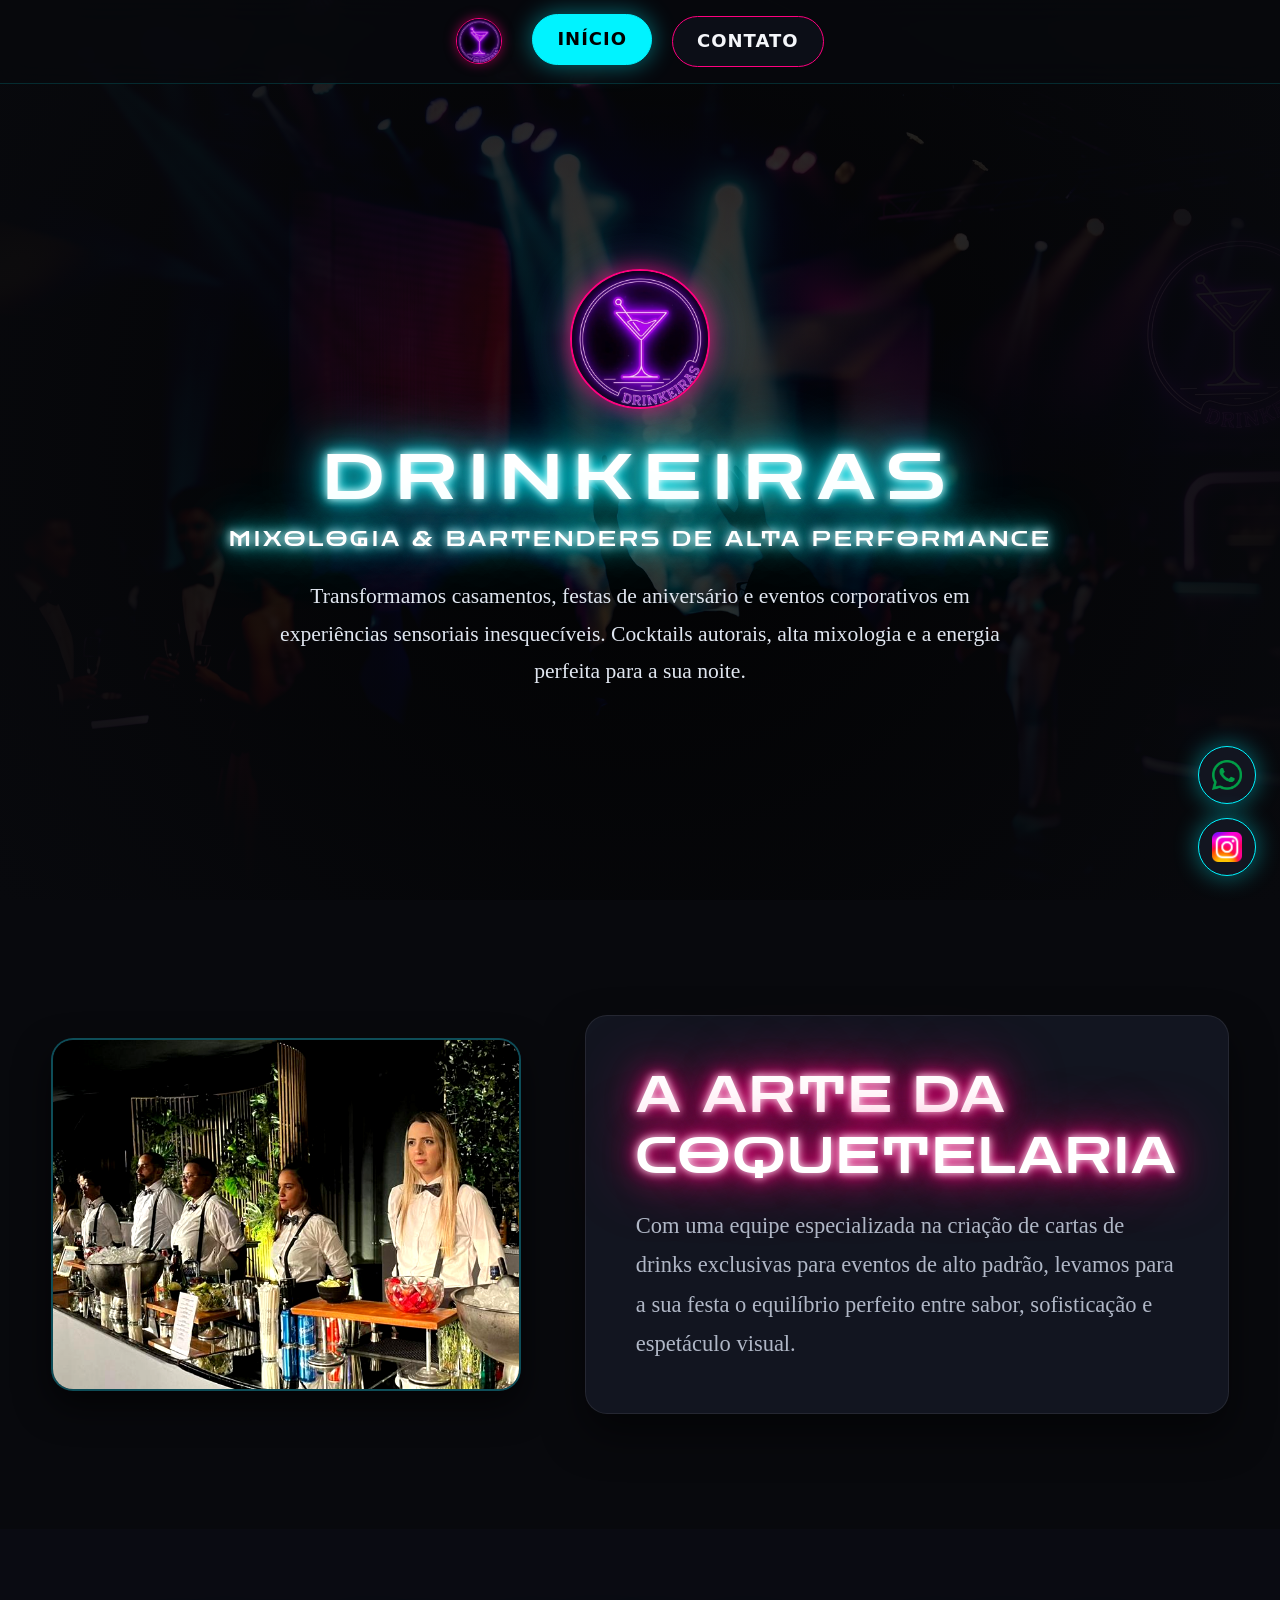
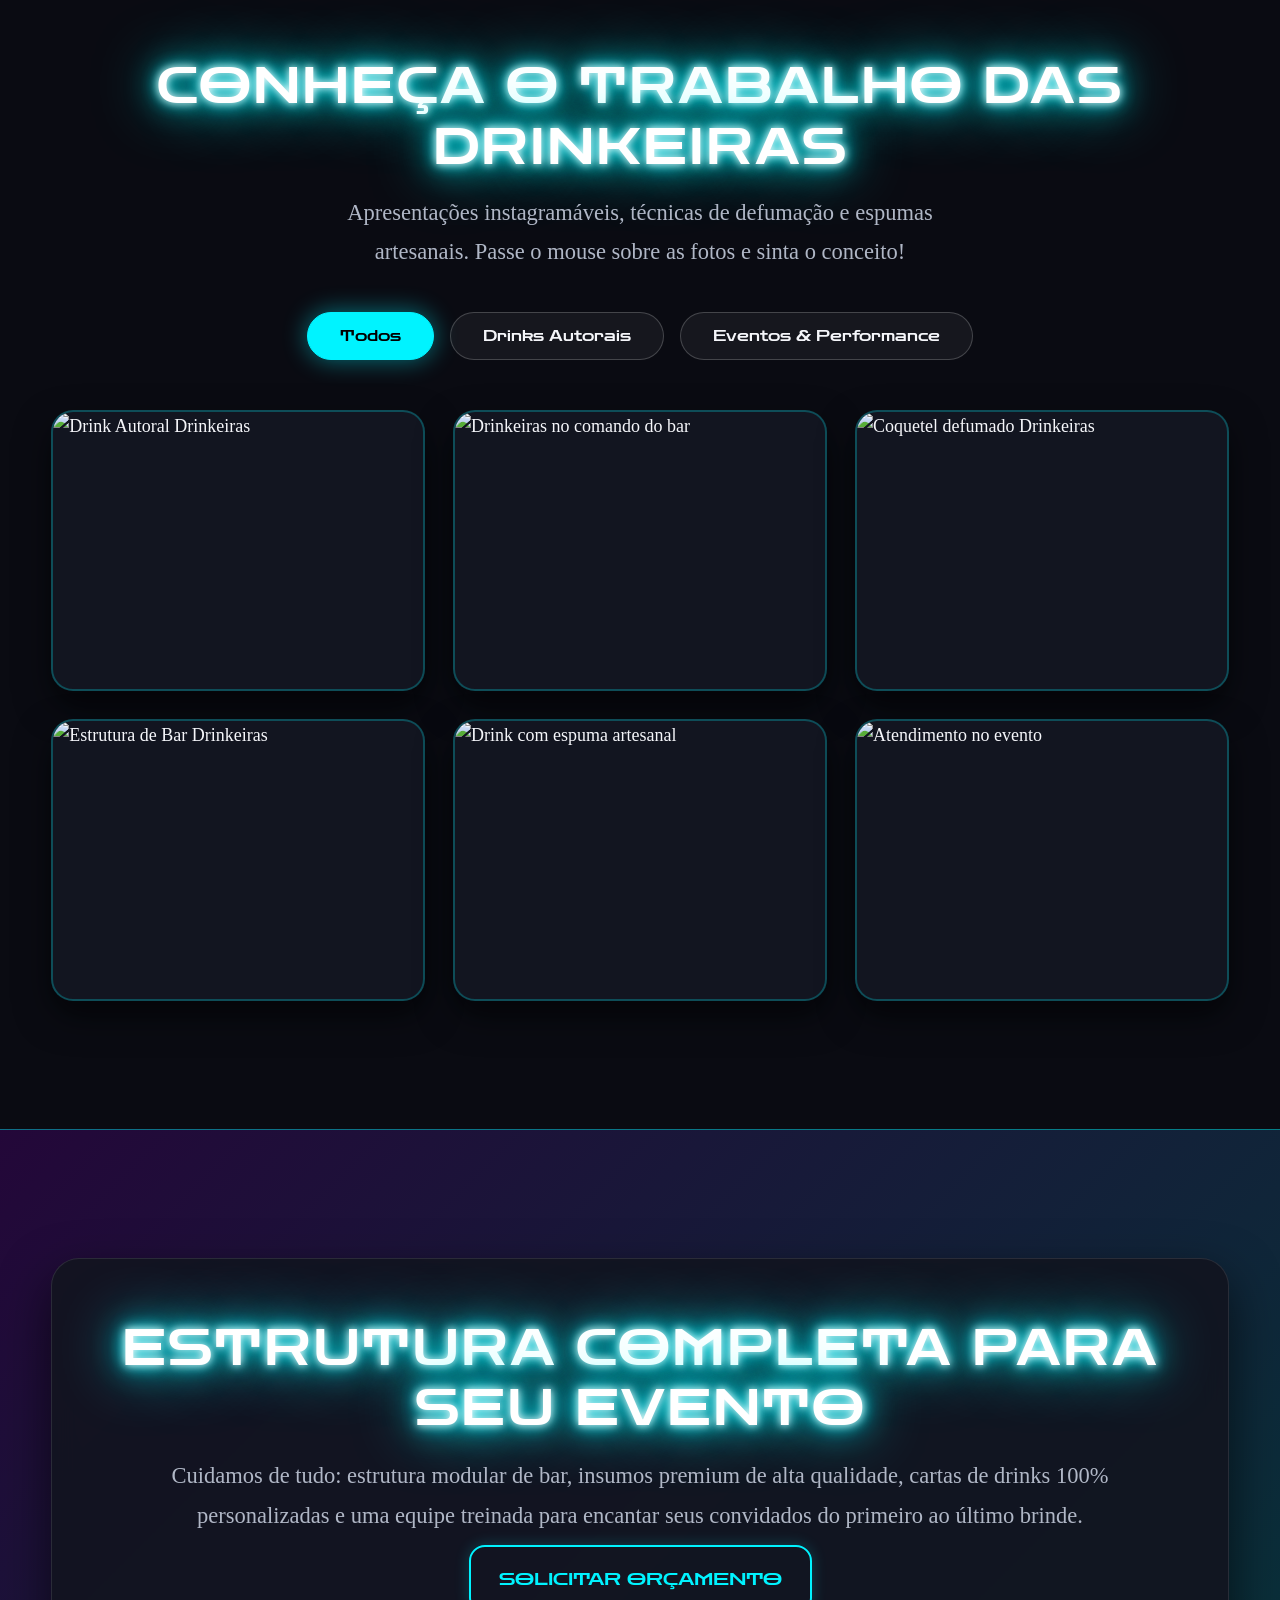
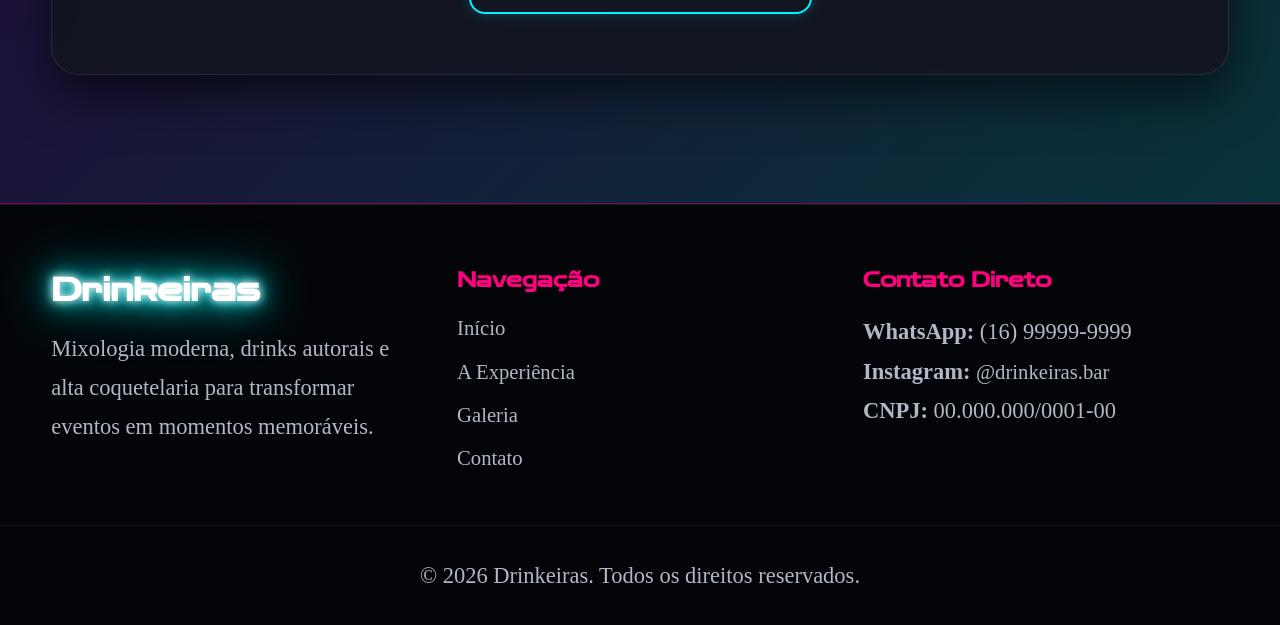
==== commit 26952116: "v3.2" ====
--- a/index.html
+++ b/index.html
@@ -191,7 +191,7 @@
       <div class="footer-info">
         <h4>Contato Direto</h4>
         <p><strong>WhatsApp:</strong> (16) 99999-9999</p>
-        <p><strong>Instagram:</strong> <a href="https://www.instagram.com/" target="_blank">@drinkeiras.bar</a></p>
+        <p><strong>Instagram:</strong> <a href="https://www.instagram.com/drinkeiras.bar/" target="_blank">@drinkeiras.bar</a></p>
         <p><strong>CNPJ:</strong> 00.000.000/0001-00</p>
       </div>
     </div>
@@ -203,10 +203,10 @@
 
   <!-- Botões Flutuantes -->
   <div class="floating-contact">
-    <a href="https://wa.me/5516999999999" target="_blank" aria-label="WhatsApp" class="neon-float">
+    <a href="https://wa.me/5516993892832" target="_blank" aria-label="WhatsApp" class="neon-float">
       <img src="images/whats.webp" alt="WhatsApp">
     </a>
-    <a href="https://www.instagram.com/" target="_blank" aria-label="Instagram" class="neon-float">
+    <a href="https://www.instagram.com/drinkeiras.bar/" target="_blank" aria-label="Instagram" class="neon-float">
       <img src="images/instagram.png" alt="Instagram">
     </a>
   </div>
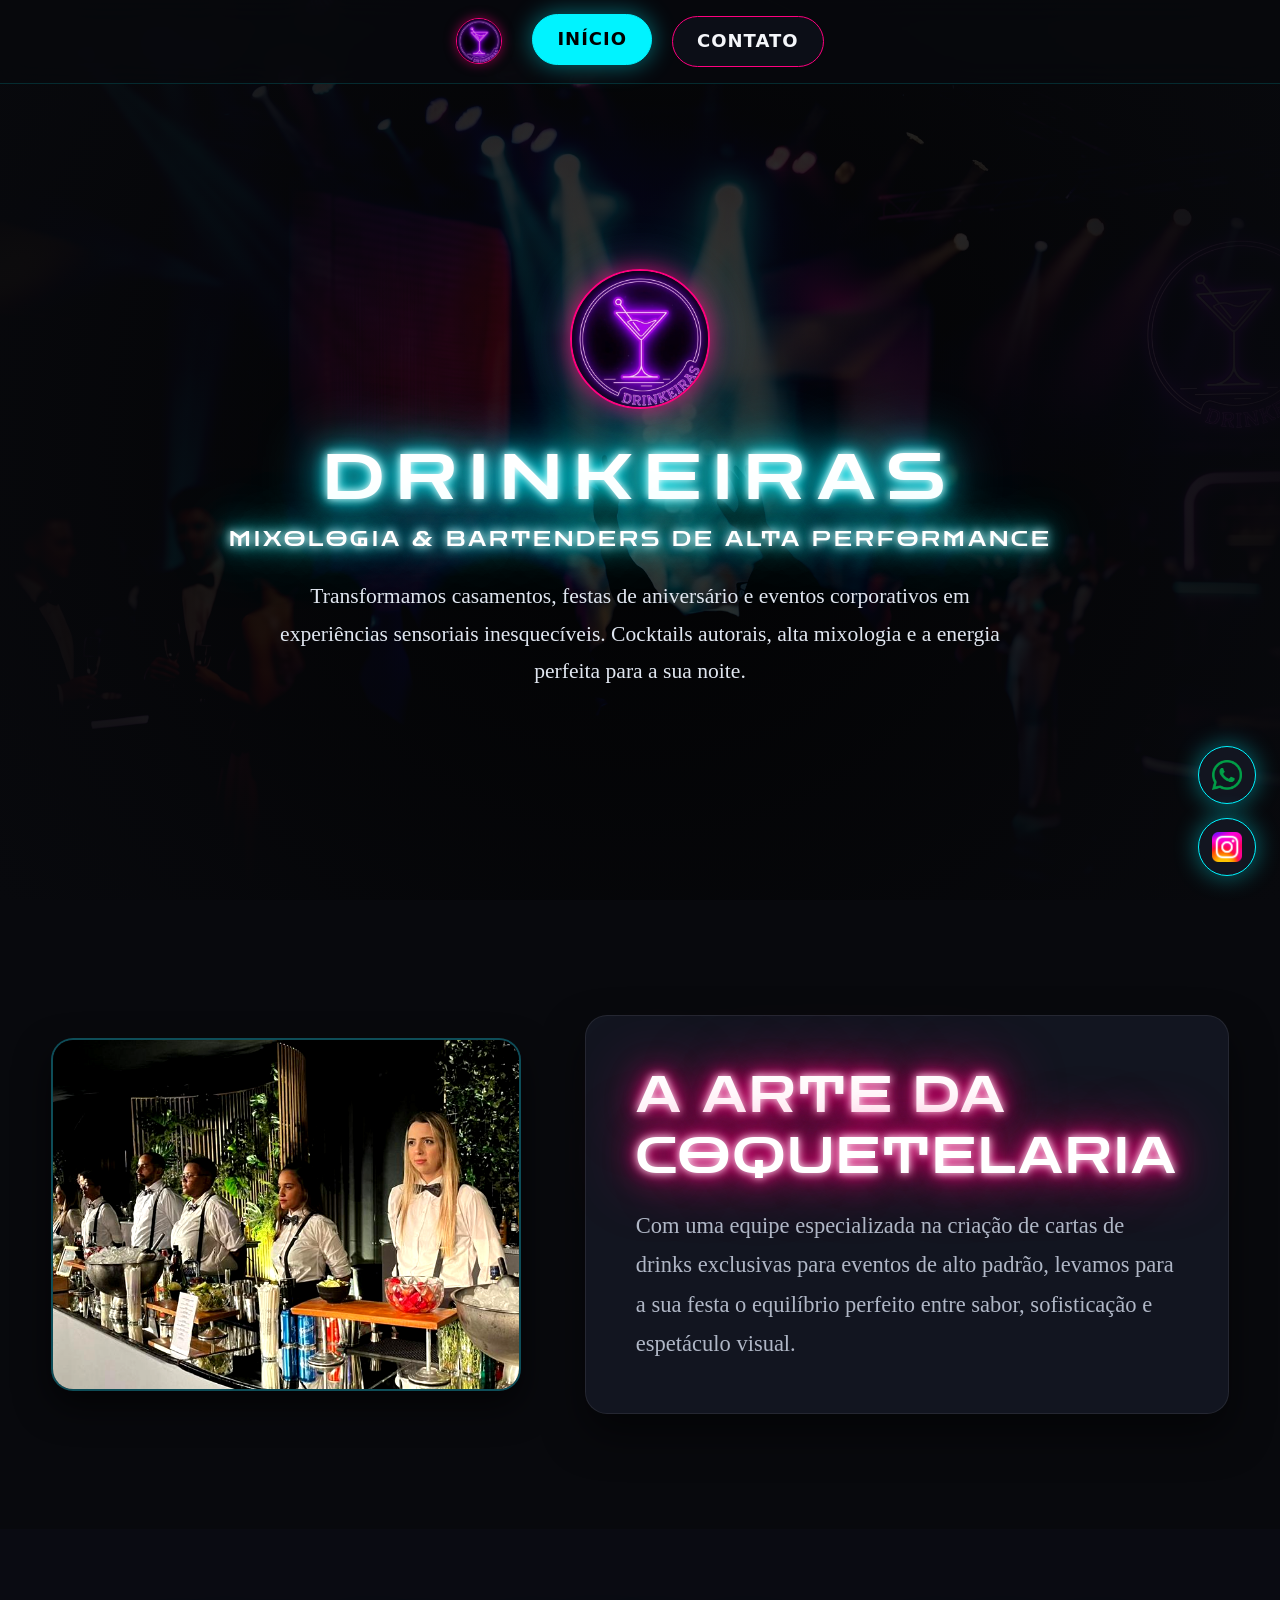
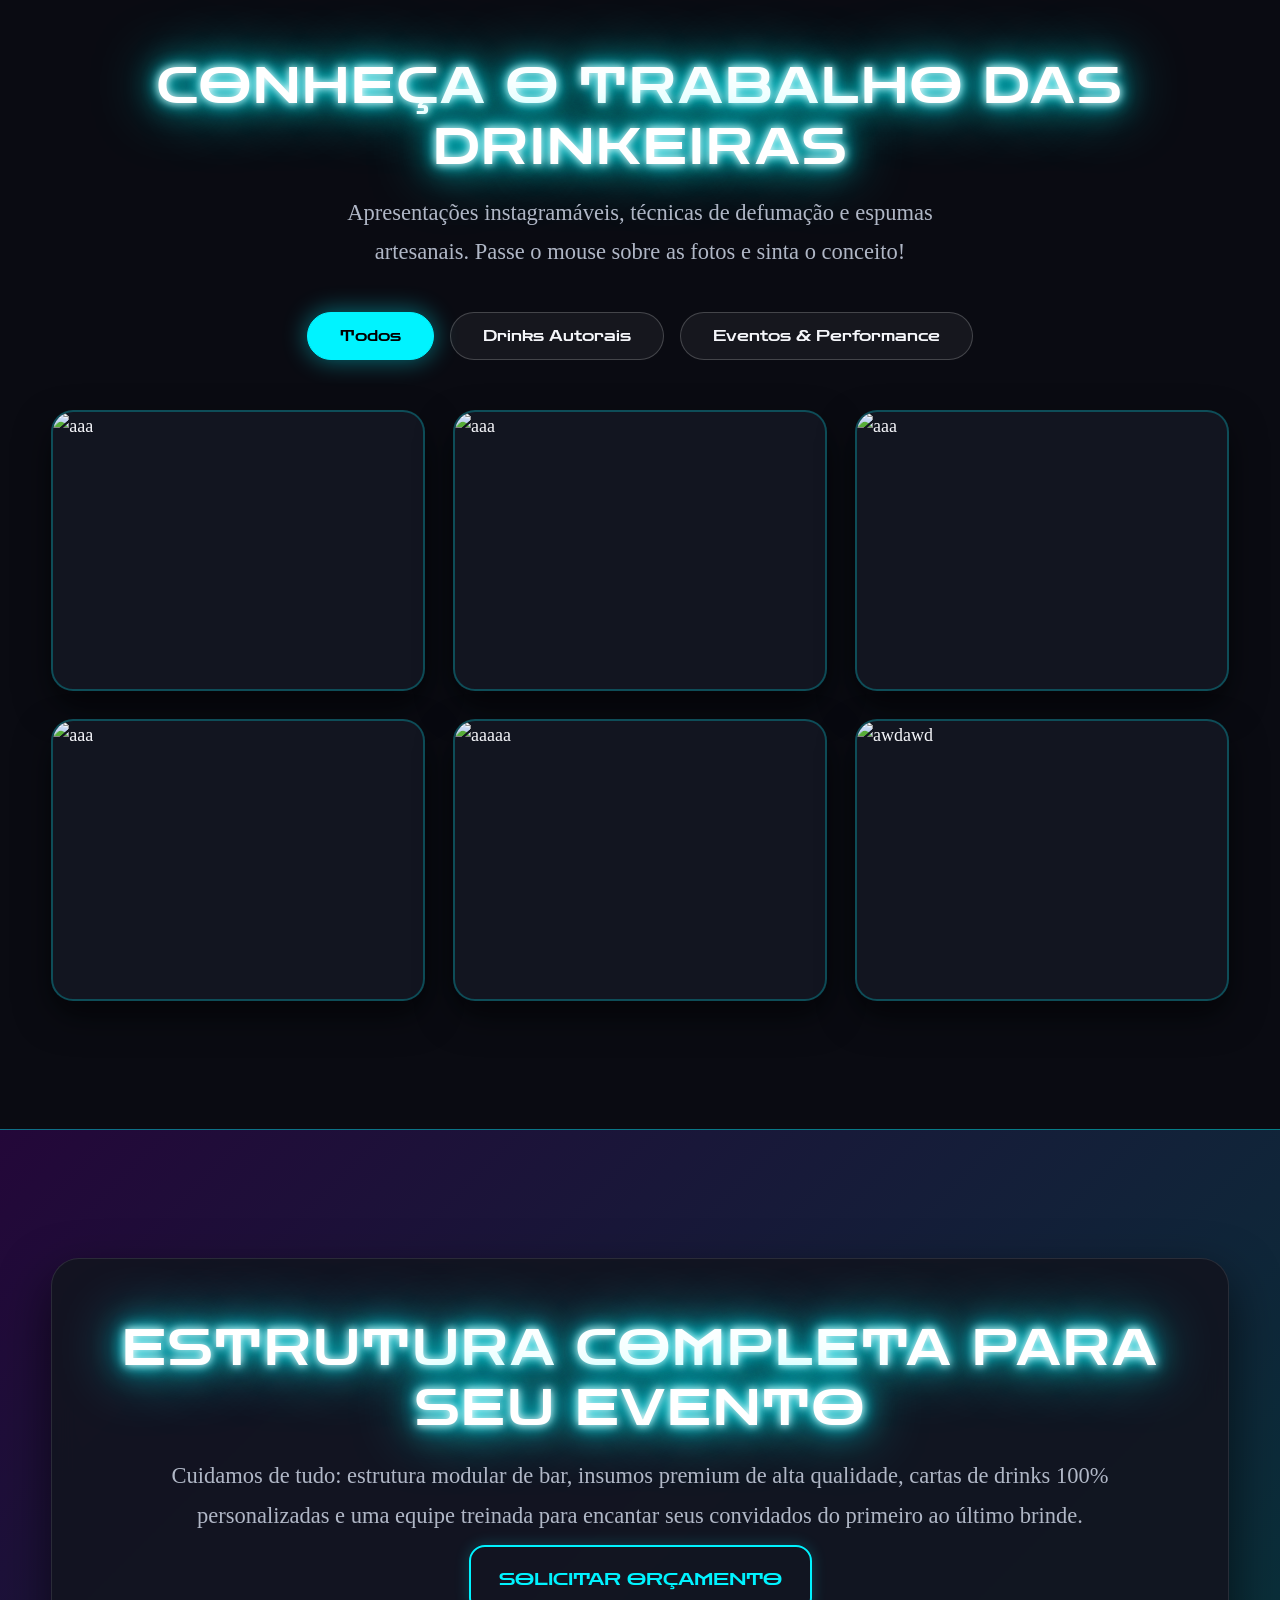
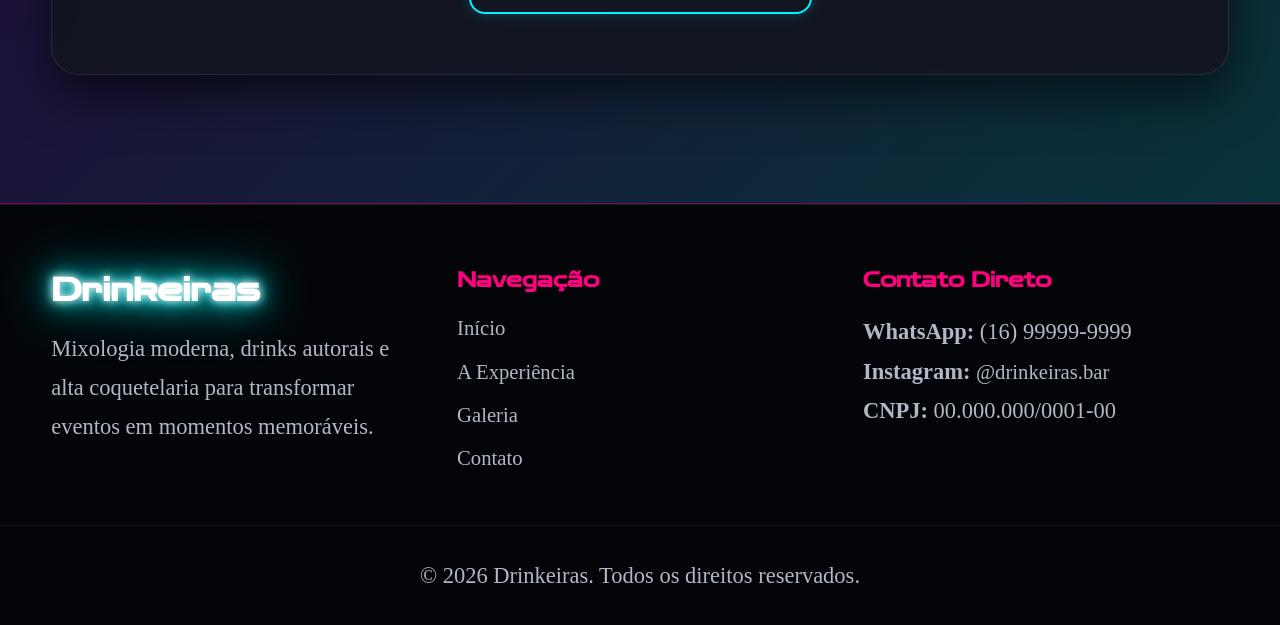
==== commit f7dfdc0b: "v3.3" ====
--- a/index.html
+++ b/index.html
@@ -94,60 +94,60 @@
         <div class="galeria-grid">
           <div class="galeria-item drinks reveal">
             <div class="drink-card tilt-effect">
-              <img src="images/drink1.jpg" alt="Drink Autoral Drinkeiras" class="drink-zoom">
+              <img src="images/drink1.jpg" alt="aaa" class="drink-zoom">
               <div class="galeria-overlay">
                 <span class="categoria-tag">Drink Autoral</span>
-                <h3 class="neon-style-text">Tropical Neon</h3>
+                <h3 class="neon-style-text">drink etc</h3>
               </div>
             </div>
           </div>
 
           <div class="galeria-item eventos reveal">
             <div class="drink-card tilt-effect">
-              <img src="images/evento1.jpg" alt="Drinkeiras no comando do bar" class="drink-zoom">
+              <img src="images/evento1.jpg" alt="aaa" class="drink-zoom">
               <div class="galeria-overlay">
                 <span class="categoria-tag">Eventos</span>
-                <h3 class="neon-style-text">Bar em Alta Performance</h3>
+                <h3 class="neon-style-text">awdawdwa</h3>
               </div>
             </div>
           </div>
 
           <div class="galeria-item drinks reveal">
             <div class="drink-card tilt-effect">
-              <img src="images/drink2.jpg" alt="Coquetel defumado Drinkeiras" class="drink-zoom">
+              <img src="images/drink2.jpg" alt="aaa" class="drink-zoom">
               <div class="galeria-overlay">
                 <span class="categoria-tag">Drink Autoral</span>
-                <h3 class="neon-style-text">Smokey Gin</h3>
+                <h3 class="neon-style-text">drink etc</h3>
               </div>
             </div>
           </div>
 
           <div class="galeria-item eventos reveal">
             <div class="drink-card tilt-effect">
-              <img src="images/evento2.jpg" alt="Estrutura de Bar Drinkeiras" class="drink-zoom">
+              <img src="images/evento2.jpg" alt="aaa" class="drink-zoom">
               <div class="galeria-overlay">
                 <span class="categoria-tag">Eventos</span>
-                <h3 class="neon-style-text">Estrutura Neon VIP</h3>
+                <h3 class="neon-style-text">teste</h3>
               </div>
             </div>
           </div>
 
           <div class="galeria-item drinks reveal">
             <div class="drink-card tilt-effect">
-              <img src="images/drink3.jpg" alt="Drink com espuma artesanal" class="drink-zoom">
+              <img src="images/drink3.jpg" alt="aaaaa" class="drink-zoom">
               <div class="galeria-overlay">
                 <span class="categoria-tag">Drink Autoral</span>
-                <h3 class="neon-style-text">Velvet Citrus</h3>
+                <h3 class="neon-style-text">drink etc</h3>
               </div>
             </div>
           </div>
 
           <div class="galeria-item eventos reveal">
             <div class="drink-card tilt-effect">
-              <img src="images/evento3.jpg" alt="Atendimento no evento" class="drink-zoom">
+              <img src="images/evento3.jpg" alt="awdawd" class="drink-zoom">
               <div class="galeria-overlay">
                 <span class="categoria-tag">Eventos</span>
-                <h3 class="neon-style-text">Energia & Nightlife</h3>
+                <h3 class="neon-style-text">adawdaw</h3>
               </div>
             </div>
           </div>
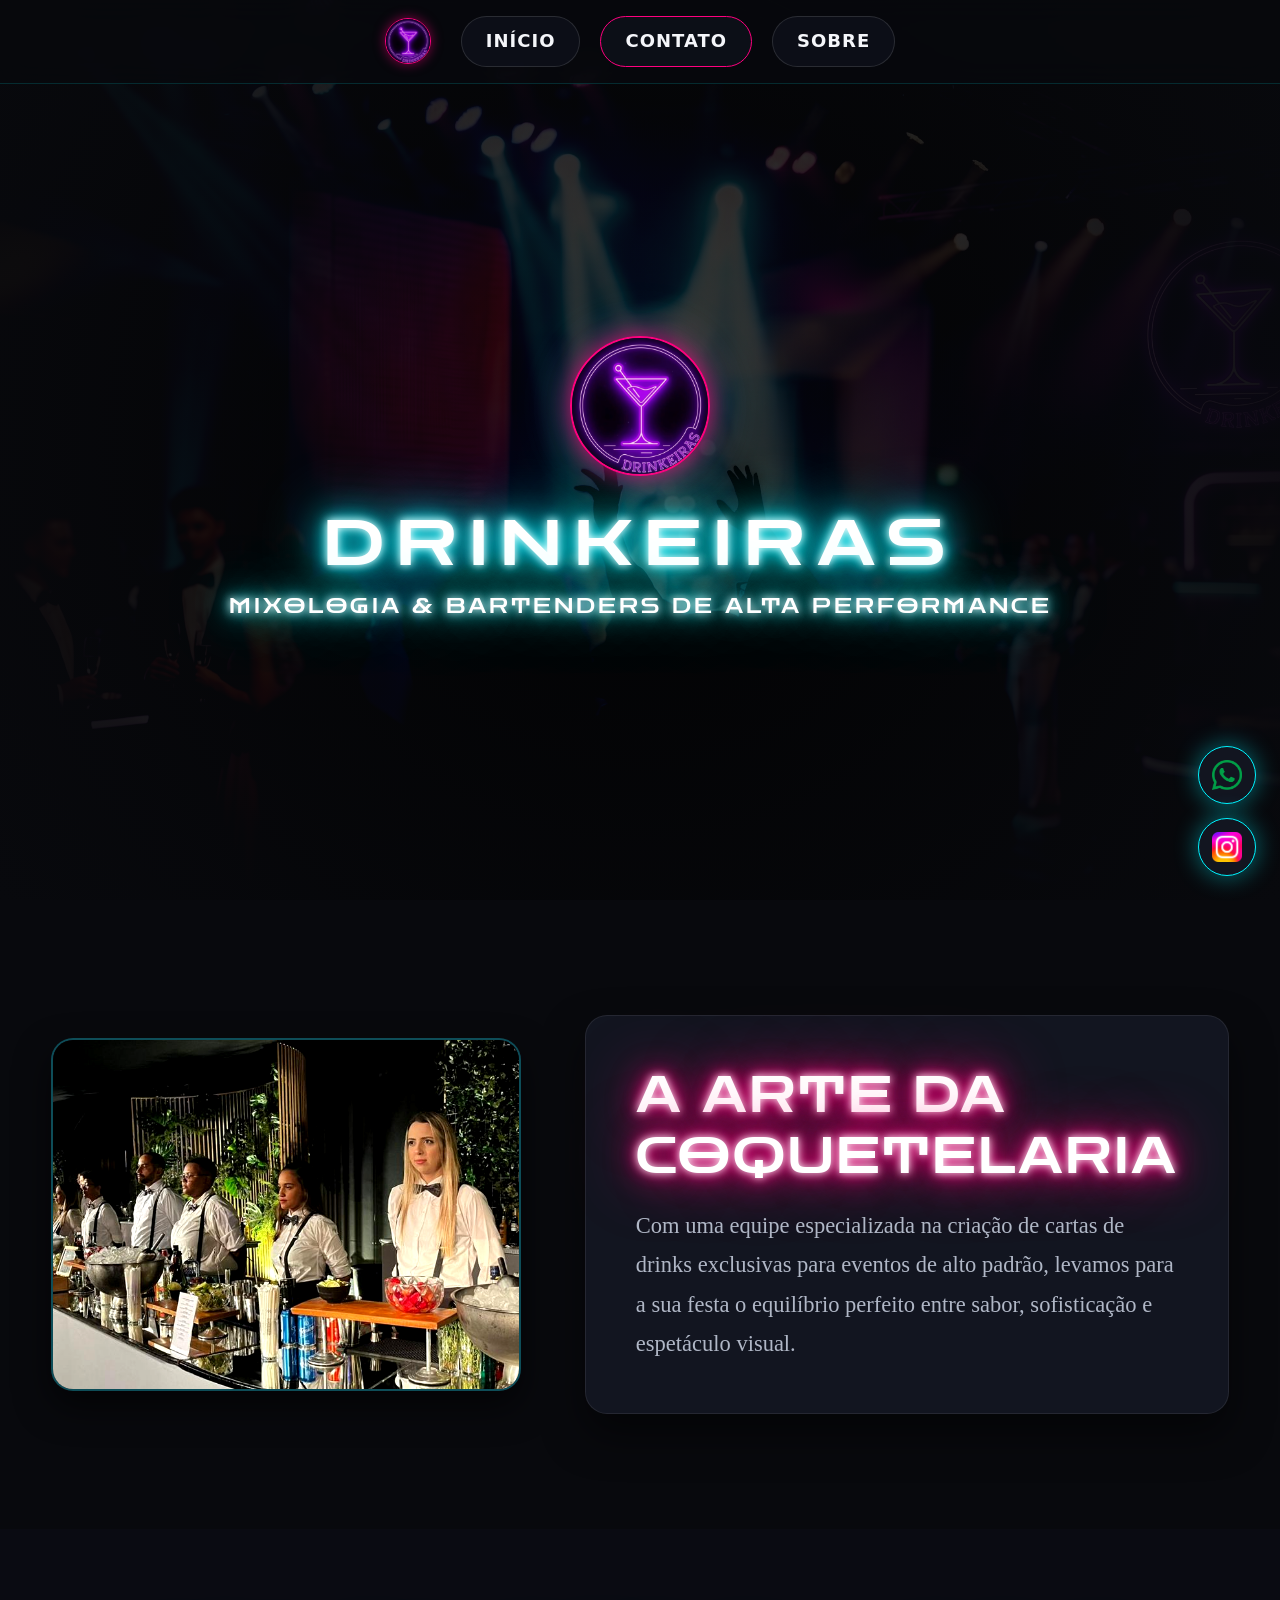
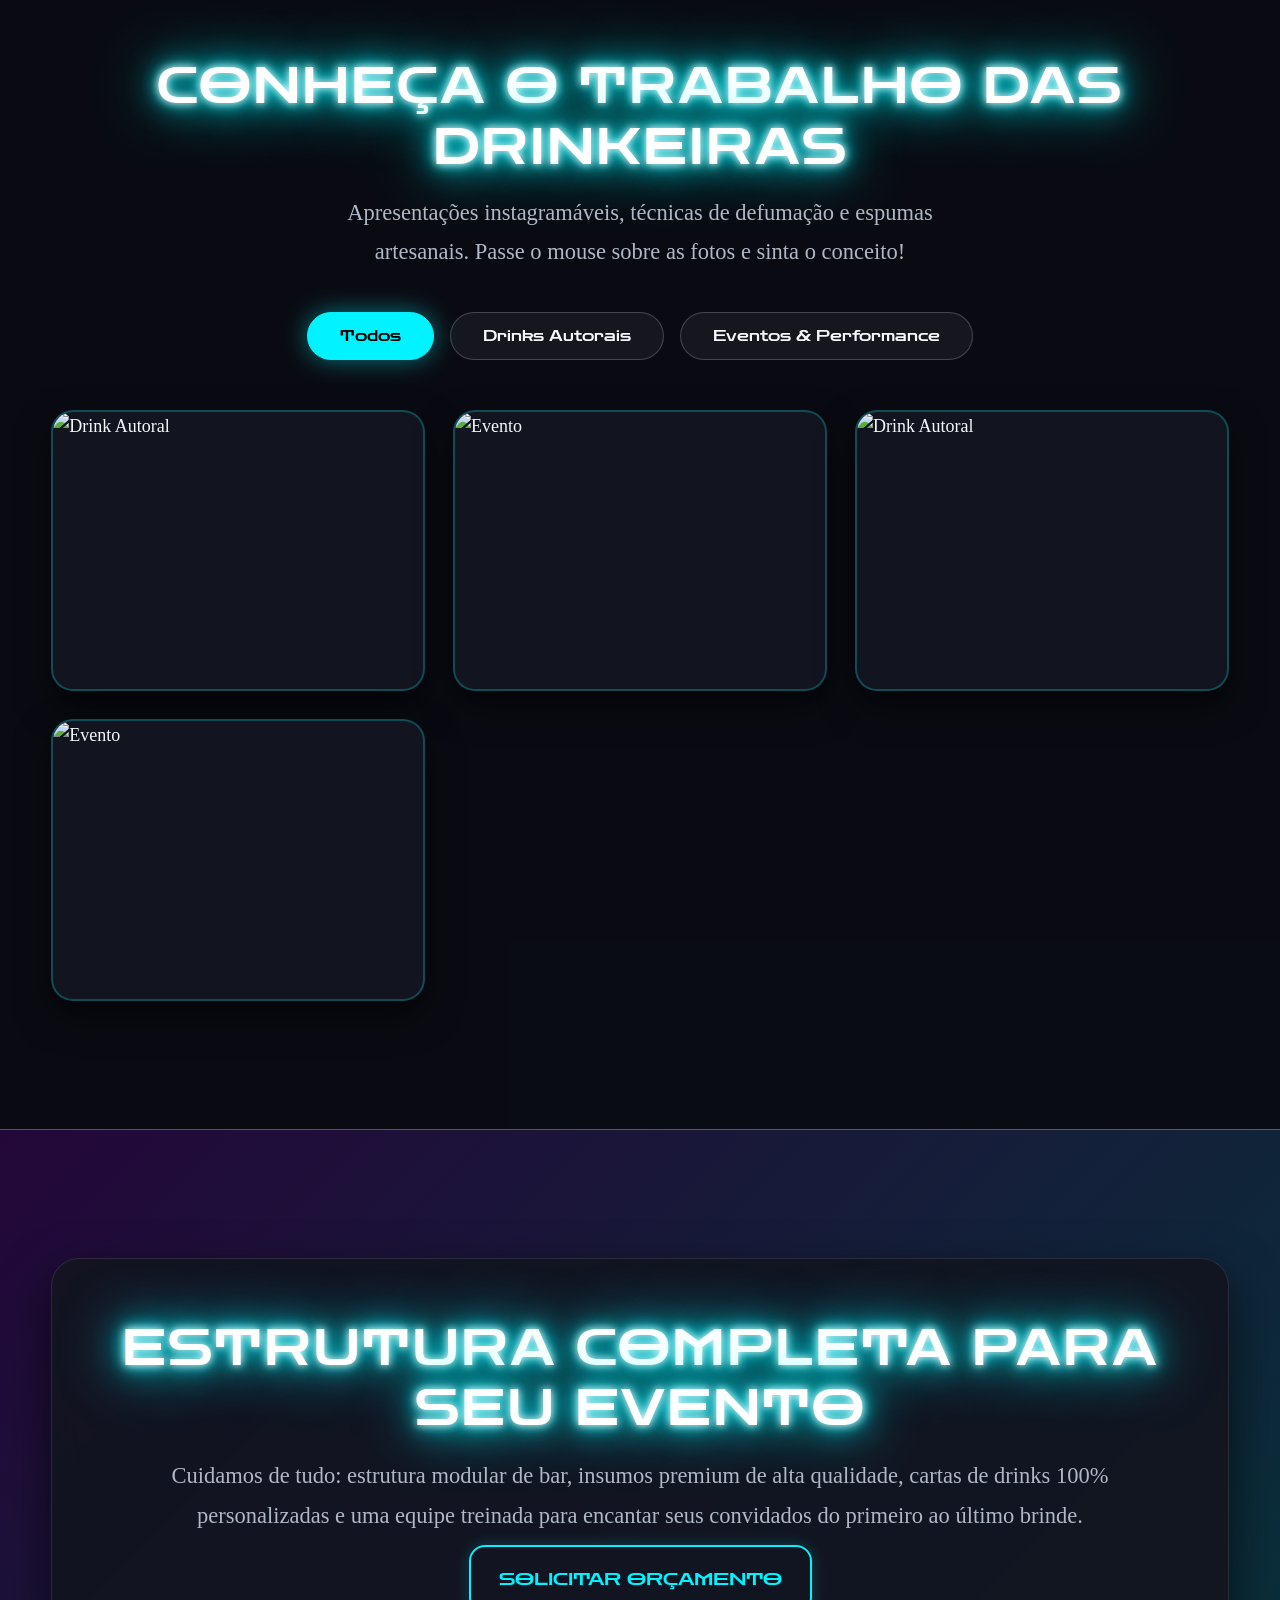
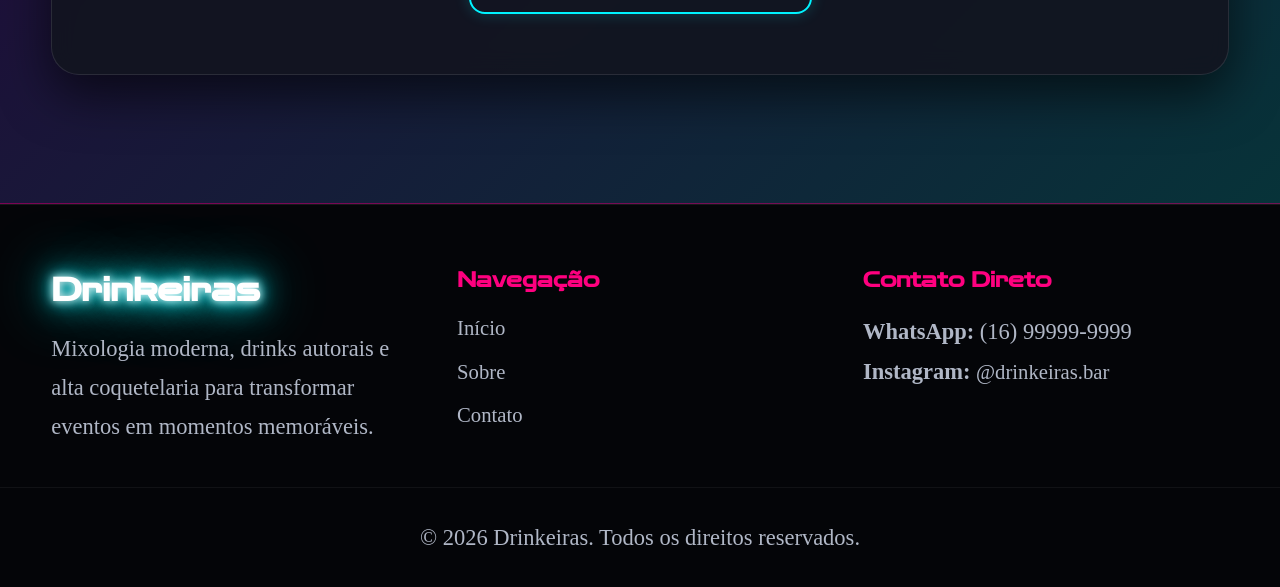
==== commit 00f421d3: "sobre.html adicionado" ====
--- a/index.html
+++ b/index.html
@@ -5,7 +5,7 @@
   <meta name="viewport" content="width=device-width, initial-scale=1.0" />
   <title>Drinkeiras | High-End Mixology & Bartenders</title>
 
-  <!-- Google Fonts: Zen Dots (Apenas para Títulos Neon) + Outfit (Para o restante do site) -->
+  <!-- Google Fonts: Zen Dots + Outfit -->
   <link rel="preconnect" href="https://fonts.googleapis.com">
   <link rel="preconnect" href="https://fonts.gstatic.com" crossorigin>
   <link href="https://fonts.googleapis.com/css2?family=Outfit:wght@300;400;500;600;700;800;900&family=Zen+Dots&display=swap" rel="stylesheet">
@@ -15,49 +15,43 @@
 
 <body>
   <div class="neon-curtain"></div>
+
   <!-- Camada dos Raios Neon no Fundo -->
-<div class="neon-rays-container">
-  <div class="neon-ray ray-1"></div>
-  <div class="neon-ray ray-2"></div>
-  <div class="neon-ray ray-3"></div>
-</div>
-<!-- NAVEGAÇÃO SUPERIOR COM LOGO -->
-  <nav class="top-nav">
-    <div class="nav-container">
-      <a href="index.html#topo" class="nav-logo">
-        <img src="images/logo.jpeg" alt="Logo Drinkeiras" class="logo-img-nav">
-      </a>
-      <a href="index.html#topo" class="nav-btn active">Início</a>
-      
-      <a href="contato.html" class="nav-btn nav-btn-highlight">Contato</a>
-    </div>
-  </nav>
+  <div class="neon-rays-container">
+    <div class="neon-ray ray-1"></div>
+    <div class="neon-ray ray-2"></div>
+    <div class="neon-ray ray-3"></div>
+  </div>
 
-  <!-- HERO SECTION COM O LOGO EM DESTAQUE -->
+<!-- NAVEGAÇÃO SUPERIOR -->
+<nav class="top-nav">
+  <div class="nav-container">
+    <a href="index.html#topo" class="nav-logo">
+      <img src="images/logo.jpeg" alt="Logo Drinkeiras" class="logo-img-nav">
+    </a>
+    <a href="index.html#topo" class="nav-btn">Início</a>
+    <a href="contato.html" class="nav-btn nav-btn-highlight">Contato</a>
+    <a href="sobre.html" class="nav-btn">Sobre</a>
+  </div>
+</nav>
+
+  <!-- HERO SECTION APENAS COM NOME E SUBTÍTULO -->
   <header class="hero" id="topo">
     <img class="hero-bg" src="images/mainSection.png" alt="Drinkeiras Bar Eventos">
 
     <div class="hero-content">
-      <!-- Logo Destaque no Centro da Hero -->
       <div class="hero-logo-wrap">
         <img src="images/logo.jpeg" alt="Selo Oficial Drinkeiras" class="logo-img-hero">
       </div>
 
       <h1 class="nome neon-text-cyan">DRINKEIRAS</h1>
       <p class="subtitulo-hero neon-style-text">MIXOLOGIA & BARTENDERS DE ALTA PERFORMANCE</p>
-
-      <div class="sobre-box">
-        <p>
-          Transformamos casamentos, festas de aniversário e eventos corporativos em experiências sensoriais inesquecíveis. Cocktails autorais, alta mixologia e a energia perfeita para a sua noite.
-        </p>
-      </div>
     </div>
   </header>
 
   <!-- CONTEÚDO PRINCIPAL -->
   <main>
-    
-    <!-- BLOCO 1: A ARTE DA MIXOLOGIA -->
+    <!-- BLOCO: A ARTE DA MIXOLOGIA -->
     <section class="story-block reveal" id="experiencia">
       <div class="container story-grid">
         <figure class="story-image drink-card tilt-effect reveal">
@@ -73,7 +67,7 @@
       </div>
     </section>
 
-    <!-- BLOCO 2: GALERIA DE DRINKS E EVENTOS -->
+    <!-- BLOCO: GALERIA DE DRINKS E EVENTOS -->
     <section class="galeria-section reveal" id="galeria">
       <div class="container">
         <div class="secao-header text-center">
@@ -83,71 +77,49 @@
           </p>
         </div>
 
-        <!-- Filtros -->
         <div class="galeria-filtros">
           <button class="filtro-btn active" data-filter="todos">Todos</button>
           <button class="filtro-btn" data-filter="drinks">Drinks Autorais</button>
           <button class="filtro-btn" data-filter="eventos">Eventos & Performance</button>
         </div>
 
-        <!-- Grid -->
         <div class="galeria-grid">
           <div class="galeria-item drinks reveal">
             <div class="drink-card tilt-effect">
-              <img src="images/drink1.jpg" alt="aaa" class="drink-zoom">
+              <img src="images/drink1.jpg" alt="Drink Autoral" class="drink-zoom">
               <div class="galeria-overlay">
                 <span class="categoria-tag">Drink Autoral</span>
-                <h3 class="neon-style-text">drink etc</h3>
+                <h3 class="neon-style-text">Drink Autoral</h3>
               </div>
             </div>
           </div>
 
           <div class="galeria-item eventos reveal">
             <div class="drink-card tilt-effect">
-              <img src="images/evento1.jpg" alt="aaa" class="drink-zoom">
+              <img src="images/evento1.jpg" alt="Evento" class="drink-zoom">
               <div class="galeria-overlay">
                 <span class="categoria-tag">Eventos</span>
-                <h3 class="neon-style-text">awdawdwa</h3>
+                <h3 class="neon-style-text">Performance no Bar</h3>
               </div>
             </div>
           </div>
 
           <div class="galeria-item drinks reveal">
             <div class="drink-card tilt-effect">
-              <img src="images/drink2.jpg" alt="aaa" class="drink-zoom">
+              <img src="images/drink2.jpg" alt="Drink Autoral" class="drink-zoom">
               <div class="galeria-overlay">
                 <span class="categoria-tag">Drink Autoral</span>
-                <h3 class="neon-style-text">drink etc</h3>
+                <h3 class="neon-style-text">Drink Autoral</h3>
               </div>
             </div>
           </div>
 
           <div class="galeria-item eventos reveal">
             <div class="drink-card tilt-effect">
-              <img src="images/evento2.jpg" alt="aaa" class="drink-zoom">
+              <img src="images/evento2.jpg" alt="Evento" class="drink-zoom">
               <div class="galeria-overlay">
                 <span class="categoria-tag">Eventos</span>
-                <h3 class="neon-style-text">teste</h3>
-              </div>
-            </div>
-          </div>
-
-          <div class="galeria-item drinks reveal">
-            <div class="drink-card tilt-effect">
-              <img src="images/drink3.jpg" alt="aaaaa" class="drink-zoom">
-              <div class="galeria-overlay">
-                <span class="categoria-tag">Drink Autoral</span>
-                <h3 class="neon-style-text">drink etc</h3>
-              </div>
-            </div>
-          </div>
-
-          <div class="galeria-item eventos reveal">
-            <div class="drink-card tilt-effect">
-              <img src="images/evento3.jpg" alt="awdawd" class="drink-zoom">
-              <div class="galeria-overlay">
-                <span class="categoria-tag">Eventos</span>
-                <h3 class="neon-style-text">adawdaw</h3>
+                <h3 class="neon-style-text">Estrutura de Bar</h3>
               </div>
             </div>
           </div>
@@ -155,7 +127,7 @@
       </div>
     </section>
 
-    <!-- BLOCO 3: BANNER INFORMATIVO -->
+    <!-- BANNER INFORMATIVO -->
     <section class="info-fixed">
       <div class="container">
         <div class="info-card reveal">
@@ -167,7 +139,6 @@
         </div> 
       </div>
     </section>
-
   </main>
 
   <!-- FOOTER -->
@@ -182,8 +153,7 @@
         <h4>Navegação</h4>
         <ul>
           <li><a href="index.html#topo">Início</a></li>
-          <li><a href="index.html#experiencia">A Experiência</a></li>
-          <li><a href="index.html#galeria">Galeria</a></li>
+          <li><a href="sobre.html">Sobre</a></li>
           <li><a href="contato.html">Contato</a></li>
         </ul>
       </div>
@@ -192,7 +162,6 @@
         <h4>Contato Direto</h4>
         <p><strong>WhatsApp:</strong> (16) 99999-9999</p>
         <p><strong>Instagram:</strong> <a href="https://www.instagram.com/drinkeiras.bar/" target="_blank">@drinkeiras.bar</a></p>
-        <p><strong>CNPJ:</strong> 00.000.000/0001-00</p>
       </div>
     </div>
 
@@ -201,7 +170,6 @@
     </div>
   </footer>
 
-  <!-- Botões Flutuantes -->
   <div class="floating-contact">
     <a href="https://wa.me/5516993892832" target="_blank" aria-label="WhatsApp" class="neon-float">
       <img src="images/whats.webp" alt="WhatsApp">
--- a/style.css
+++ b/style.css
@@ -772,4 +772,47 @@
   .nav-btn { padding: 8px 16px; font-size: 0.75rem; }
   .nome { letter-spacing: 4px; }
   .floating-contact { bottom: 16px; right: 16px; }
+}
+
+/* Espaçamento da página Sobre */
+.sobre-main {
+  padding-top: 100px;
+}
+
+.sobre-section {
+  padding-top: 60px;
+}
+
+.mixologia-section {
+  padding-bottom: 80px;
+}
+
+/* Estilização da Página Sobre (Sem Imagens) */
+.sobre-main {
+  padding-top: 130px;
+  padding-bottom: 80px;
+}
+
+.sobre-content-card {
+  max-width: 900px;
+  margin: 0 auto;
+  background: var(--bg-card);
+  border: 1px solid rgba(255, 255, 255, 0.08);
+  border-radius: 28px;
+  padding: clamp(32px, 5vw, 54px);
+  box-shadow: 0 20px 40px rgba(0, 0, 0, 0.5);
+}
+
+.sobre-text-body {
+  margin-top: 24px;
+  display: flex;
+  flex-direction: column;
+  gap: 16px;
+  text-align: center;
+}
+
+.sobre-text-body p {
+  color: #e0e6f0;
+  font-size: 1.25rem;
+  line-height: 1.8;
 }
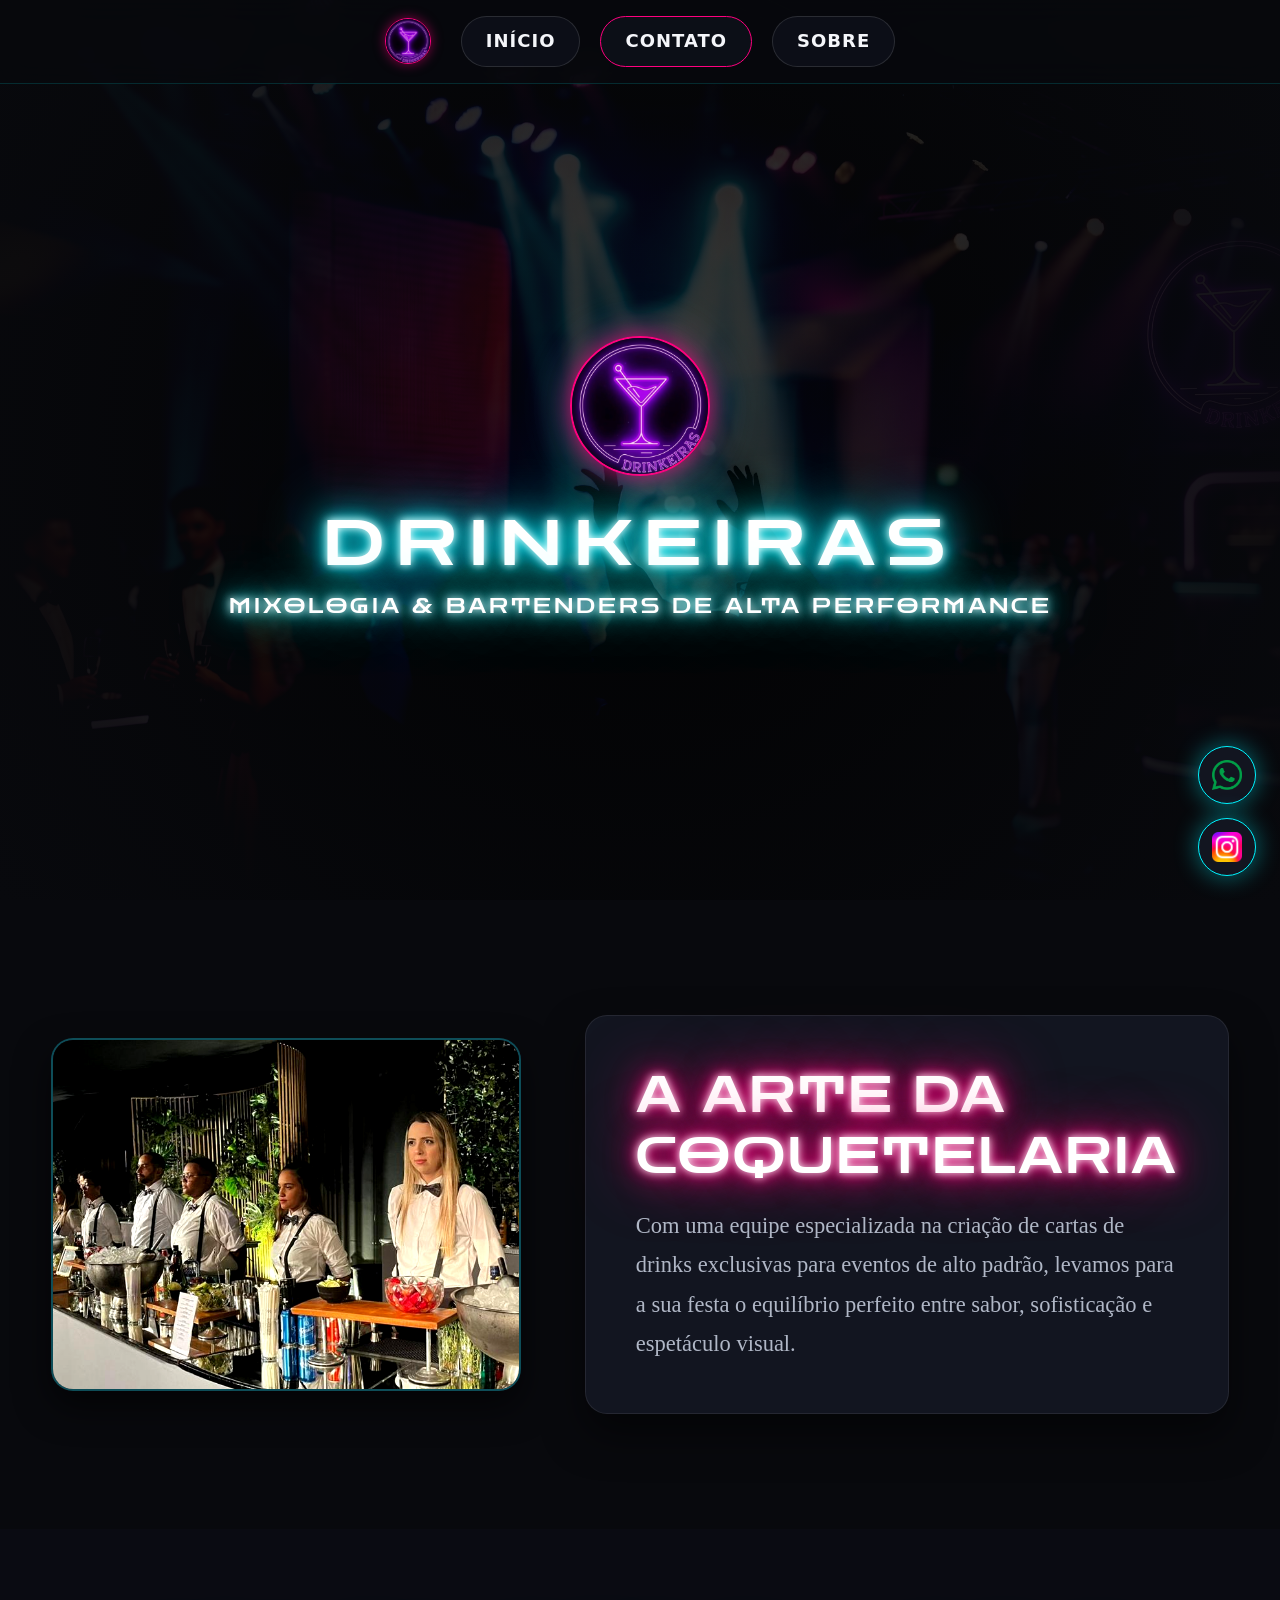
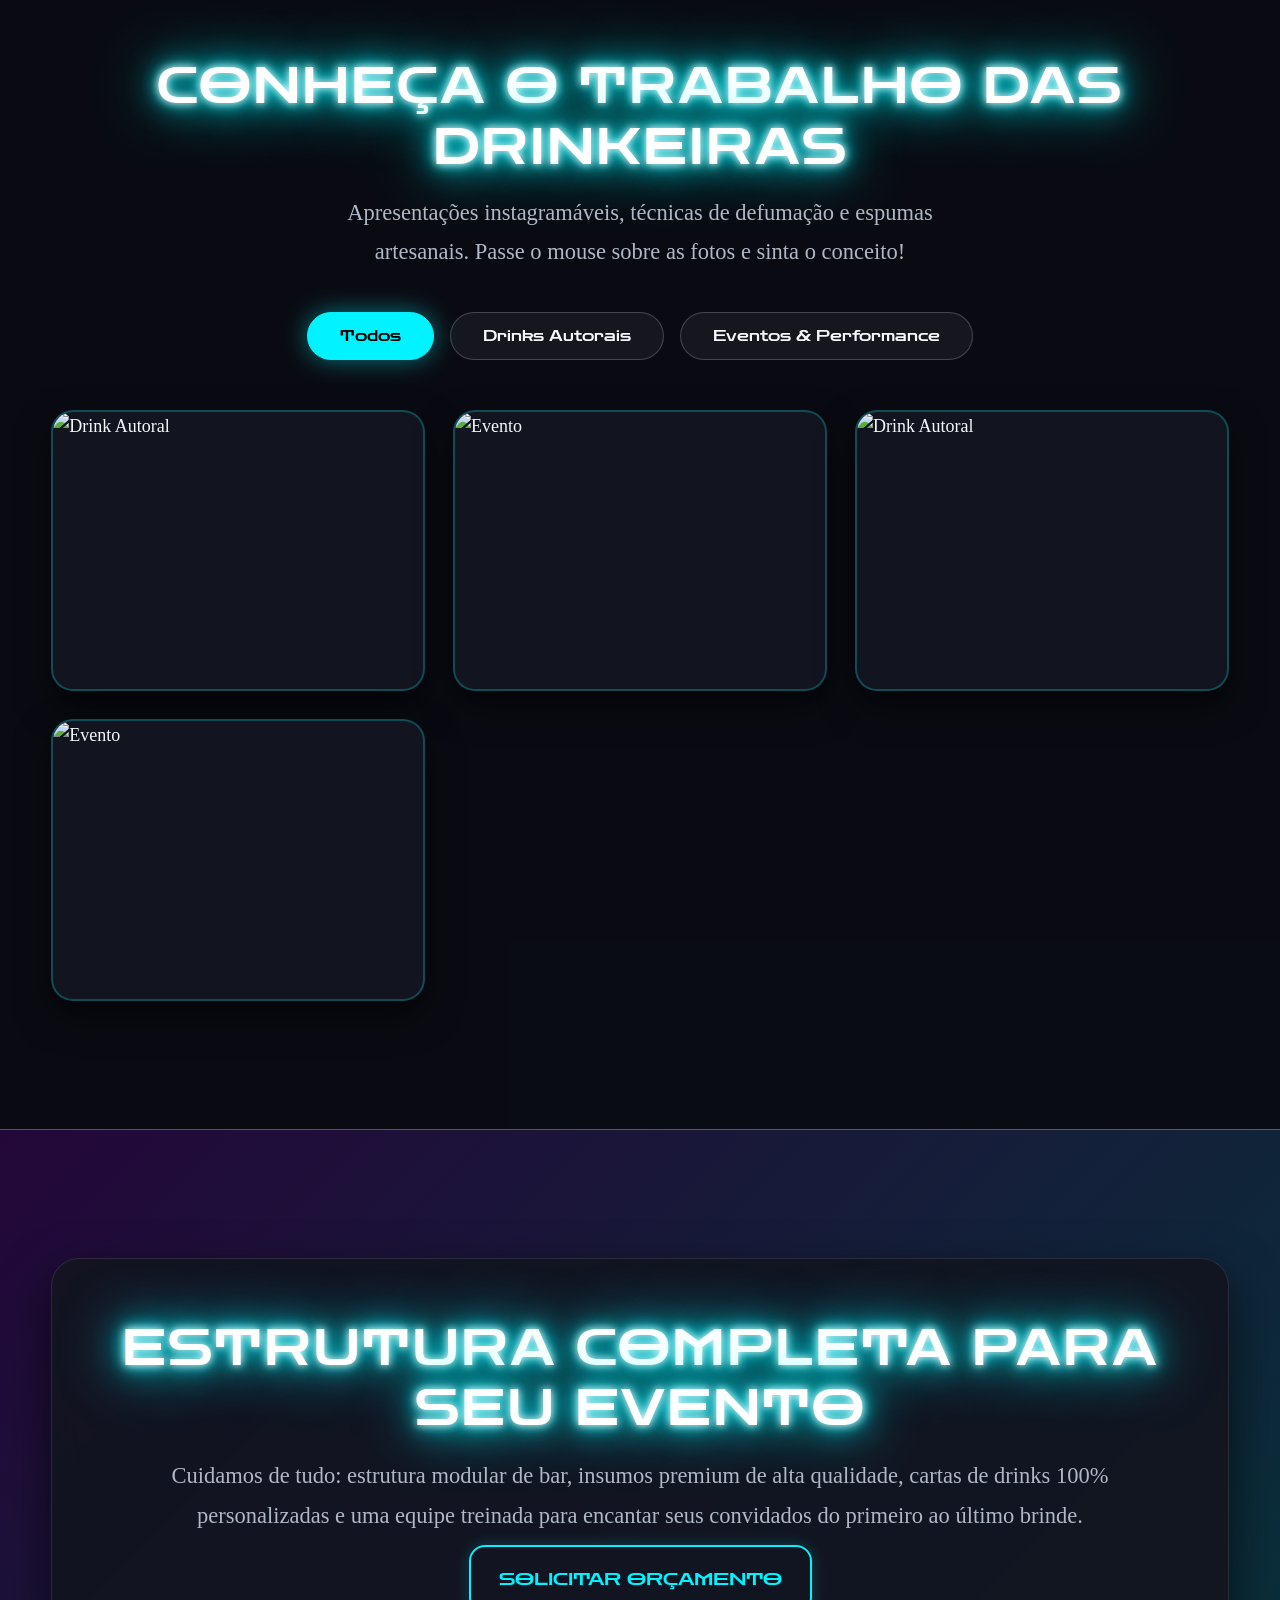
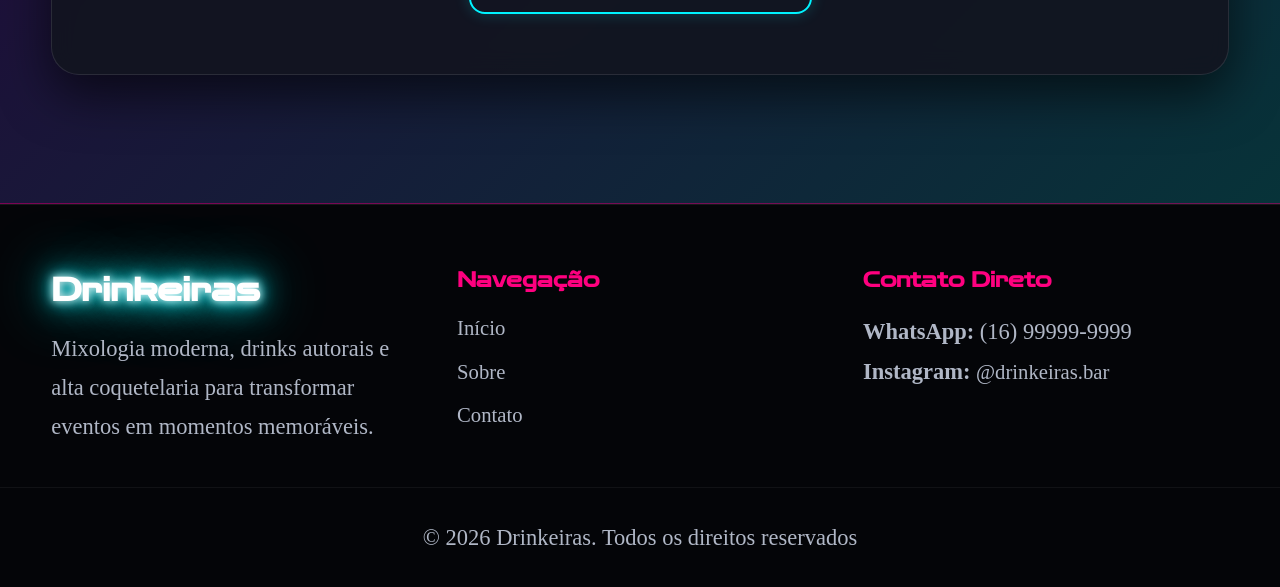
==== commit c2d860ce: "test" ====
--- a/index.html
+++ b/index.html
@@ -166,7 +166,7 @@
     </div>
 
     <div class="footer-bottom">
-      <p>© 2026 Drinkeiras. Todos os direitos reservados.</p>
+      <p>© 2026 Drinkeiras. Todos os direitos reservados</p>
     </div>
   </footer>
 
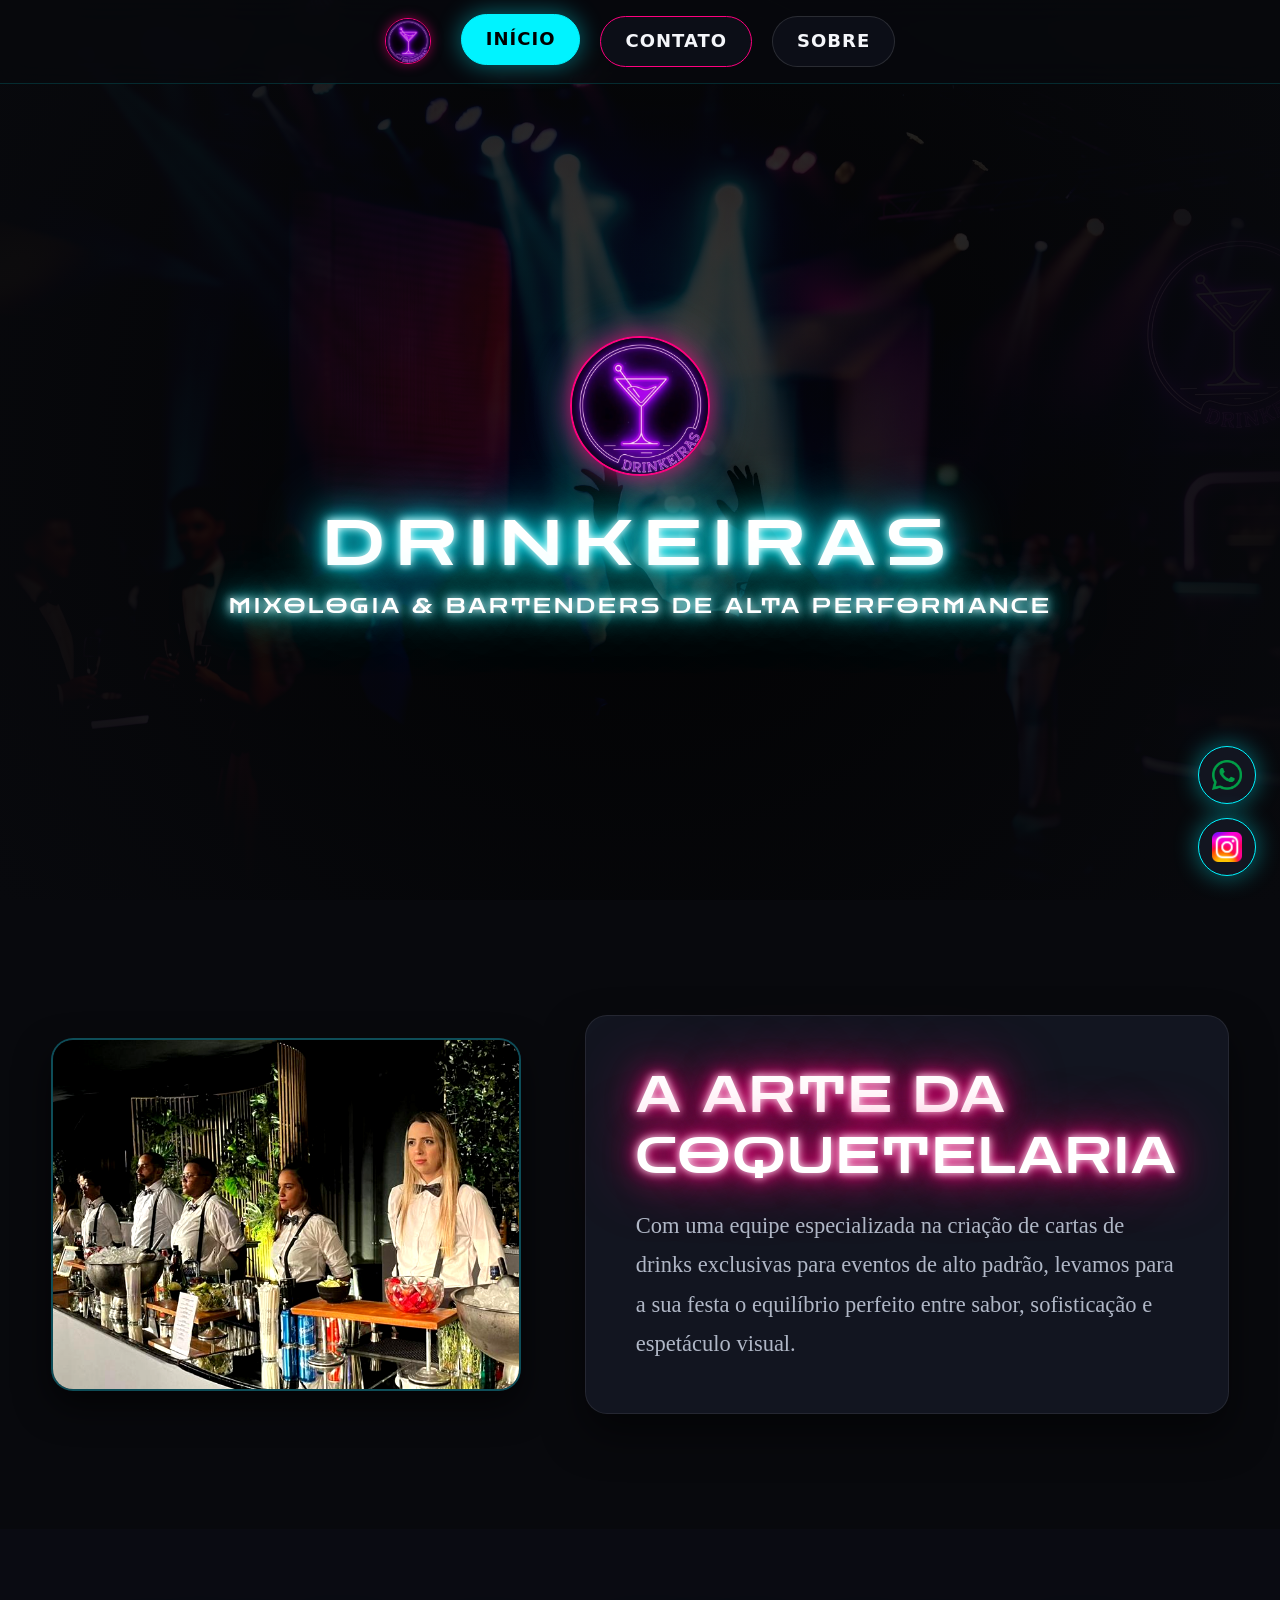
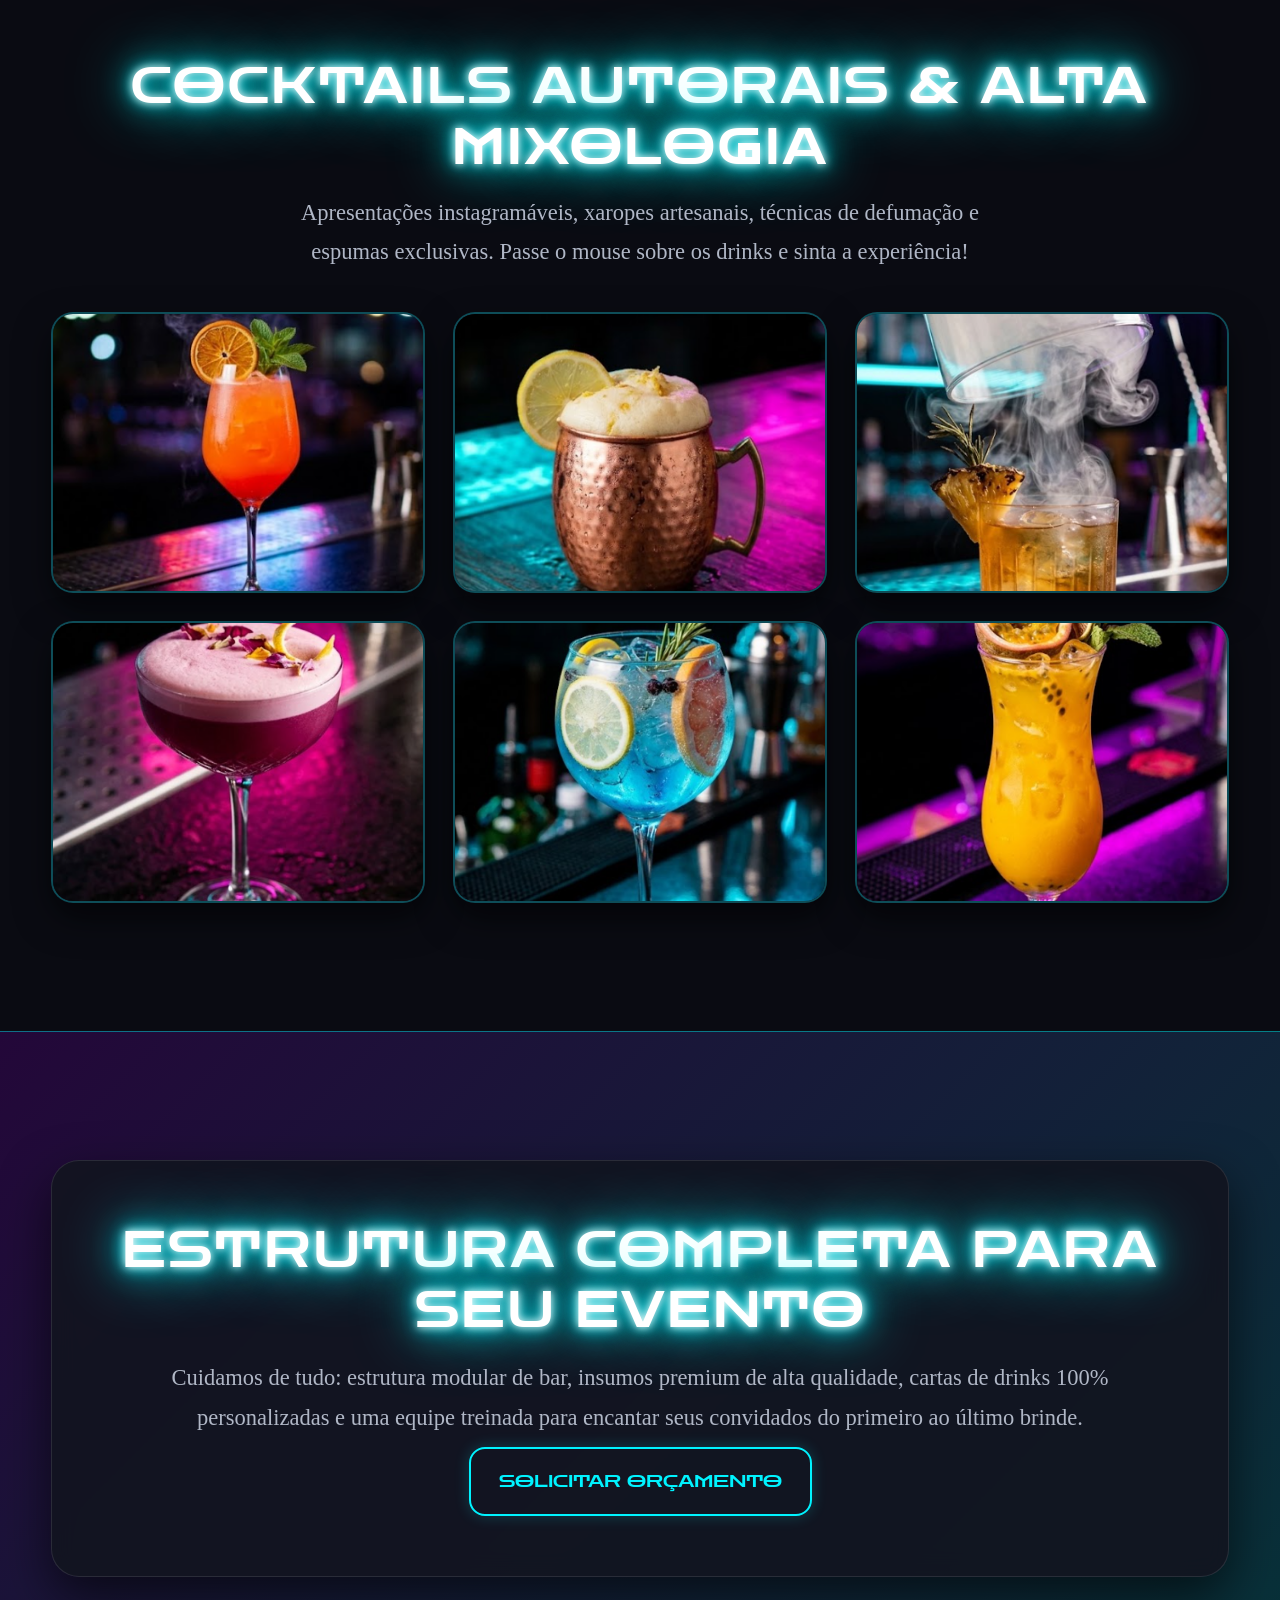
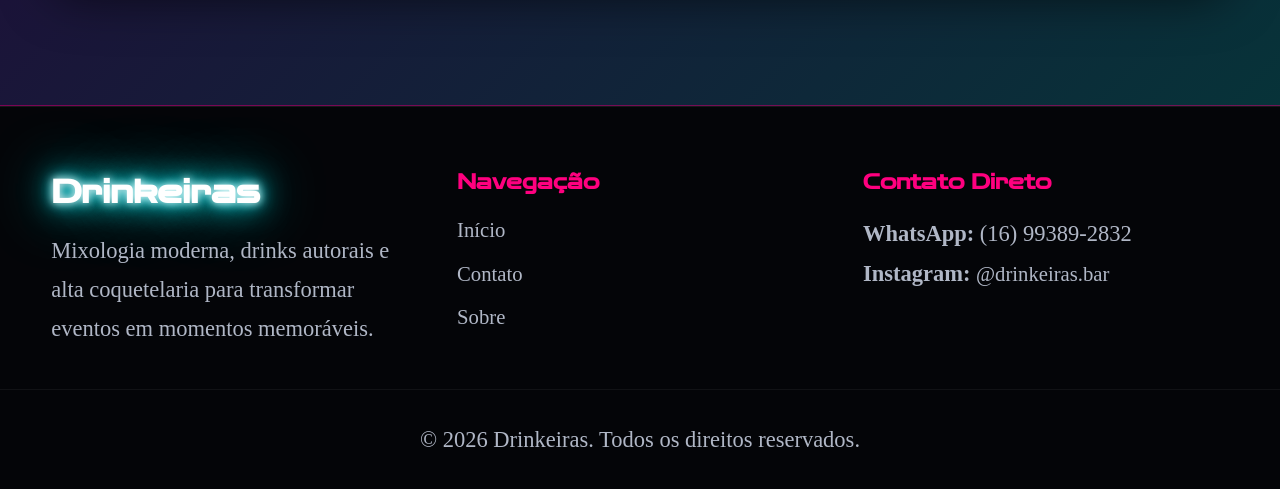
==== commit 731c0f4c: "finalV 0.1" ====
--- a/index.html
+++ b/index.html
@@ -4,6 +4,7 @@
   <meta charset="UTF-8" />
   <meta name="viewport" content="width=device-width, initial-scale=1.0" />
   <title>Drinkeiras | High-End Mixology & Bartenders</title>
+  <link rel="shortcut icon" href="images/logo.jpeg" type="image/x-icon">
 
   <!-- Google Fonts: Zen Dots + Outfit -->
   <link rel="preconnect" href="https://fonts.googleapis.com">
@@ -23,17 +24,17 @@
     <div class="neon-ray ray-3"></div>
   </div>
 
-<!-- NAVEGAÇÃO SUPERIOR -->
-<nav class="top-nav">
-  <div class="nav-container">
-    <a href="index.html#topo" class="nav-logo">
-      <img src="images/logo.jpeg" alt="Logo Drinkeiras" class="logo-img-nav">
-    </a>
-    <a href="index.html#topo" class="nav-btn">Início</a>
-    <a href="contato.html" class="nav-btn nav-btn-highlight">Contato</a>
-    <a href="sobre.html" class="nav-btn">Sobre</a>
-  </div>
-</nav>
+  <!-- NAVEGAÇÃO SUPERIOR -->
+  <nav class="top-nav">
+    <div class="nav-container">
+      <a href="index.html#topo" class="nav-logo">
+        <img src="images/logo.jpeg" alt="Logo Drinkeiras" class="logo-img-nav">
+      </a>
+      <a href="index.html#topo" class="nav-btn active">Início</a>
+      <a href="contato.html" class="nav-btn nav-btn-highlight">Contato</a>
+      <a href="sobre.html" class="nav-btn">Sobre</a>
+    </div>
+  </nav>
 
   <!-- HERO SECTION APENAS COM NOME E SUBTÍTULO -->
   <header class="hero" id="topo">
@@ -67,62 +68,79 @@
       </div>
     </section>
 
-    <!-- BLOCO: GALERIA DE DRINKS E EVENTOS -->
+<!-- BLOCO: GALERIA DE DRINKS AUTORAIS -->
     <section class="galeria-section reveal" id="galeria">
       <div class="container">
         <div class="secao-header text-center">
-          <h2 class="neon-title neon-text-cyan">Conheça o Trabalho das Drinkeiras</h2>
+          <h2 class="neon-title neon-text-cyan">Cocktails Autorais & Alta Mixologia</h2>
           <p class="secao-subtitulo">
-            Apresentações instagramáveis, técnicas de defumação e espumas artesanais. Passe o mouse sobre as fotos e sinta o conceito!
+            Apresentações instagramáveis, xaropes artesanais, técnicas de defumação e espumas exclusivas. Passe o mouse sobre os drinks e sinta a experiência!
           </p>
         </div>
 
-        <div class="galeria-filtros">
-          <button class="filtro-btn active" data-filter="todos">Todos</button>
-          <button class="filtro-btn" data-filter="drinks">Drinks Autorais</button>
-          <button class="filtro-btn" data-filter="eventos">Eventos & Performance</button>
-        </div>
-
+        <!-- Grid de Drinks Autorais (6 Cards) -->
         <div class="galeria-grid">
-          <div class="galeria-item drinks reveal">
-            <div class="drink-card tilt-effect">
-              <img src="images/drink1.jpg" alt="Drink Autoral" class="drink-zoom">
-              <div class="galeria-overlay">
-                <span class="categoria-tag">Drink Autoral</span>
-                <h3 class="neon-style-text">Drink Autoral</h3>
-              </div>
-            </div>
-          </div>
-
-          <div class="galeria-item eventos reveal">
-            <div class="drink-card tilt-effect">
-              <img src="images/evento1.jpg" alt="Evento" class="drink-zoom">
-              <div class="galeria-overlay">
-                <span class="categoria-tag">Eventos</span>
-                <h3 class="neon-style-text">Performance no Bar</h3>
-              </div>
-            </div>
-          </div>
-
-          <div class="galeria-item drinks reveal">
-            <div class="drink-card tilt-effect">
-              <img src="images/drink2.jpg" alt="Drink Autoral" class="drink-zoom">
-              <div class="galeria-overlay">
-                <span class="categoria-tag">Drink Autoral</span>
-                <h3 class="neon-style-text">Drink Autoral</h3>
-              </div>
-            </div>
-          </div>
-
-          <div class="galeria-item eventos reveal">
-            <div class="drink-card tilt-effect">
-              <img src="images/evento2.jpg" alt="Evento" class="drink-zoom">
-              <div class="galeria-overlay">
-                <span class="categoria-tag">Eventos</span>
-                <h3 class="neon-style-text">Estrutura de Bar</h3>
-              </div>
-            </div>
-          </div>
+          
+          <div class="galeria-item reveal">
+            <div class="drink-card tilt-effect">
+              <img src="images/neonSunset.png" alt="Neon Sunset" class="drink-zoom">
+              <div class="galeria-overlay">
+                <span class="categoria-tag">Drink Autoral</span>
+                <h3 class="neon-style-text">Neon Sunset</h3>
+              </div>
+            </div>
+          </div>
+
+          <div class="galeria-item reveal">
+            <div class="drink-card tilt-effect">
+              <img src="images/cyberMule.png" alt="Cyber Mule" class="drink-zoom">
+              <div class="galeria-overlay">
+                <span class="categoria-tag">Drink Autoral</span>
+                <h3 class="neon-style-text">Cyber Mule</h3>
+              </div>
+            </div>
+          </div>
+
+          <div class="galeria-item reveal">
+            <div class="drink-card tilt-effect">
+              <img src="images/tropicalSmoked.png" alt="Tropical Smoked" class="drink-zoom">
+              <div class="galeria-overlay">
+                <span class="categoria-tag">Drink Autoral</span>
+                <h3 class="neon-style-text">Tropical Smoked</h3>
+              </div>
+            </div>
+          </div>
+
+          <div class="galeria-item reveal">
+            <div class="drink-card tilt-effect">
+              <img src="images/magentaVelvet.png" alt="Magenta Velvet" class="drink-zoom">
+              <div class="galeria-overlay">
+                <span class="categoria-tag">Drink Autoral</span>
+                <h3 class="neon-style-text">Magenta Velvet</h3>
+              </div>
+            </div>
+          </div>
+
+          <div class="galeria-item reveal">
+            <div class="drink-card tilt-effect">
+              <img src="images/tonic.png" alt="Electric Tonic" class="drink-zoom">
+              <div class="galeria-overlay">
+                <span class="categoria-tag">Drink Autoral</span>
+                <h3 class="neon-style-text">Electric Tonic</h3>
+              </div>
+            </div>
+          </div>
+
+          <div class="galeria-item reveal">
+            <div class="drink-card tilt-effect">
+              <img src="images/nightPassion.png" alt="Nightlife Passion" class="drink-zoom">
+              <div class="galeria-overlay">
+                <span class="categoria-tag">Drink Autoral</span>
+                <h3 class="neon-style-text">Nightlife Passion</h3>
+              </div>
+            </div>
+          </div>
+
         </div>
       </div>
     </section>
@@ -153,20 +171,20 @@
         <h4>Navegação</h4>
         <ul>
           <li><a href="index.html#topo">Início</a></li>
+          <li><a href="contato.html">Contato</a></li>
           <li><a href="sobre.html">Sobre</a></li>
-          <li><a href="contato.html">Contato</a></li>
         </ul>
       </div>
 
       <div class="footer-info">
         <h4>Contato Direto</h4>
-        <p><strong>WhatsApp:</strong> (16) 99999-9999</p>
+        <p><strong>WhatsApp:</strong> (16) 99389-2832</p>
         <p><strong>Instagram:</strong> <a href="https://www.instagram.com/drinkeiras.bar/" target="_blank">@drinkeiras.bar</a></p>
       </div>
     </div>
 
     <div class="footer-bottom">
-      <p>© 2026 Drinkeiras. Todos os direitos reservados</p>
+      <p>© 2026 Drinkeiras. Todos os direitos reservados.</p>
     </div>
   </footer>
 
--- a/style.css
+++ b/style.css
@@ -815,4 +815,44 @@
   color: #e0e6f0;
   font-size: 1.25rem;
   line-height: 1.8;
+}
+/* =========================================
+   10. SEÇÃO FAQ (PÁGINA DE CONTATO)
+========================================= */
+.faq-container {
+  margin-top: 60px;
+}
+
+.faq-grid {
+  display: grid;
+  grid-template-columns: repeat(auto-fit, minmax(280px, 1fr));
+  gap: 24px;
+}
+
+.faq-card {
+  background: var(--bg-card);
+  border: 1px solid rgba(0, 243, 255, 0.2);
+  border-radius: var(--radius);
+  padding: 28px;
+  box-shadow: 0 10px 30px rgba(0, 0, 0, 0.4);
+  transition: border-color 0.3s ease, transform 0.3s ease;
+}
+
+.faq-card:hover {
+  border-color: var(--neon-cyan);
+  transform: translateY(-4px);
+}
+
+.faq-question {
+  font-family: var(--font-title);
+  font-size: 0.95rem;
+  color: var(--neon-pink);
+  margin-bottom: 12px;
+  line-height: 1.4;
+}
+
+.faq-answer {
+  font-size: 1.05rem;
+  color: var(--text-muted);
+  line-height: 1.6;
 }
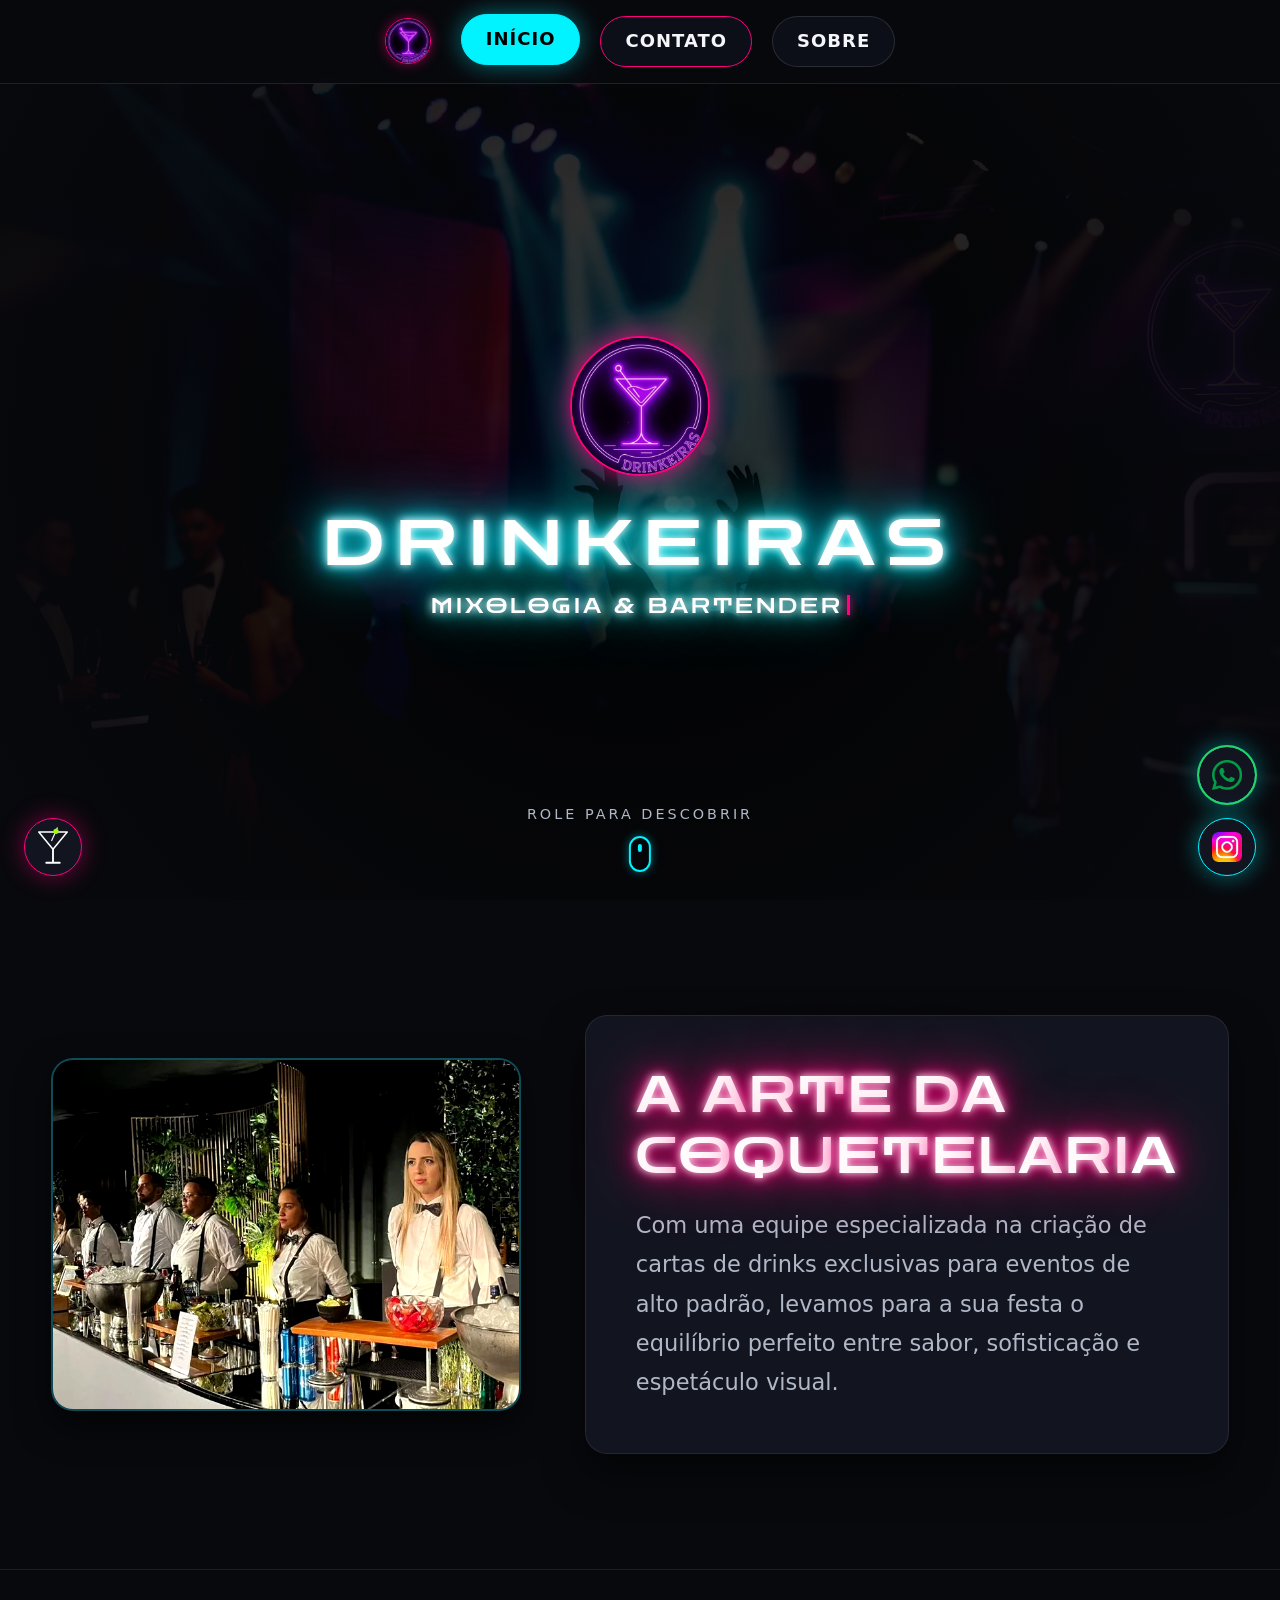
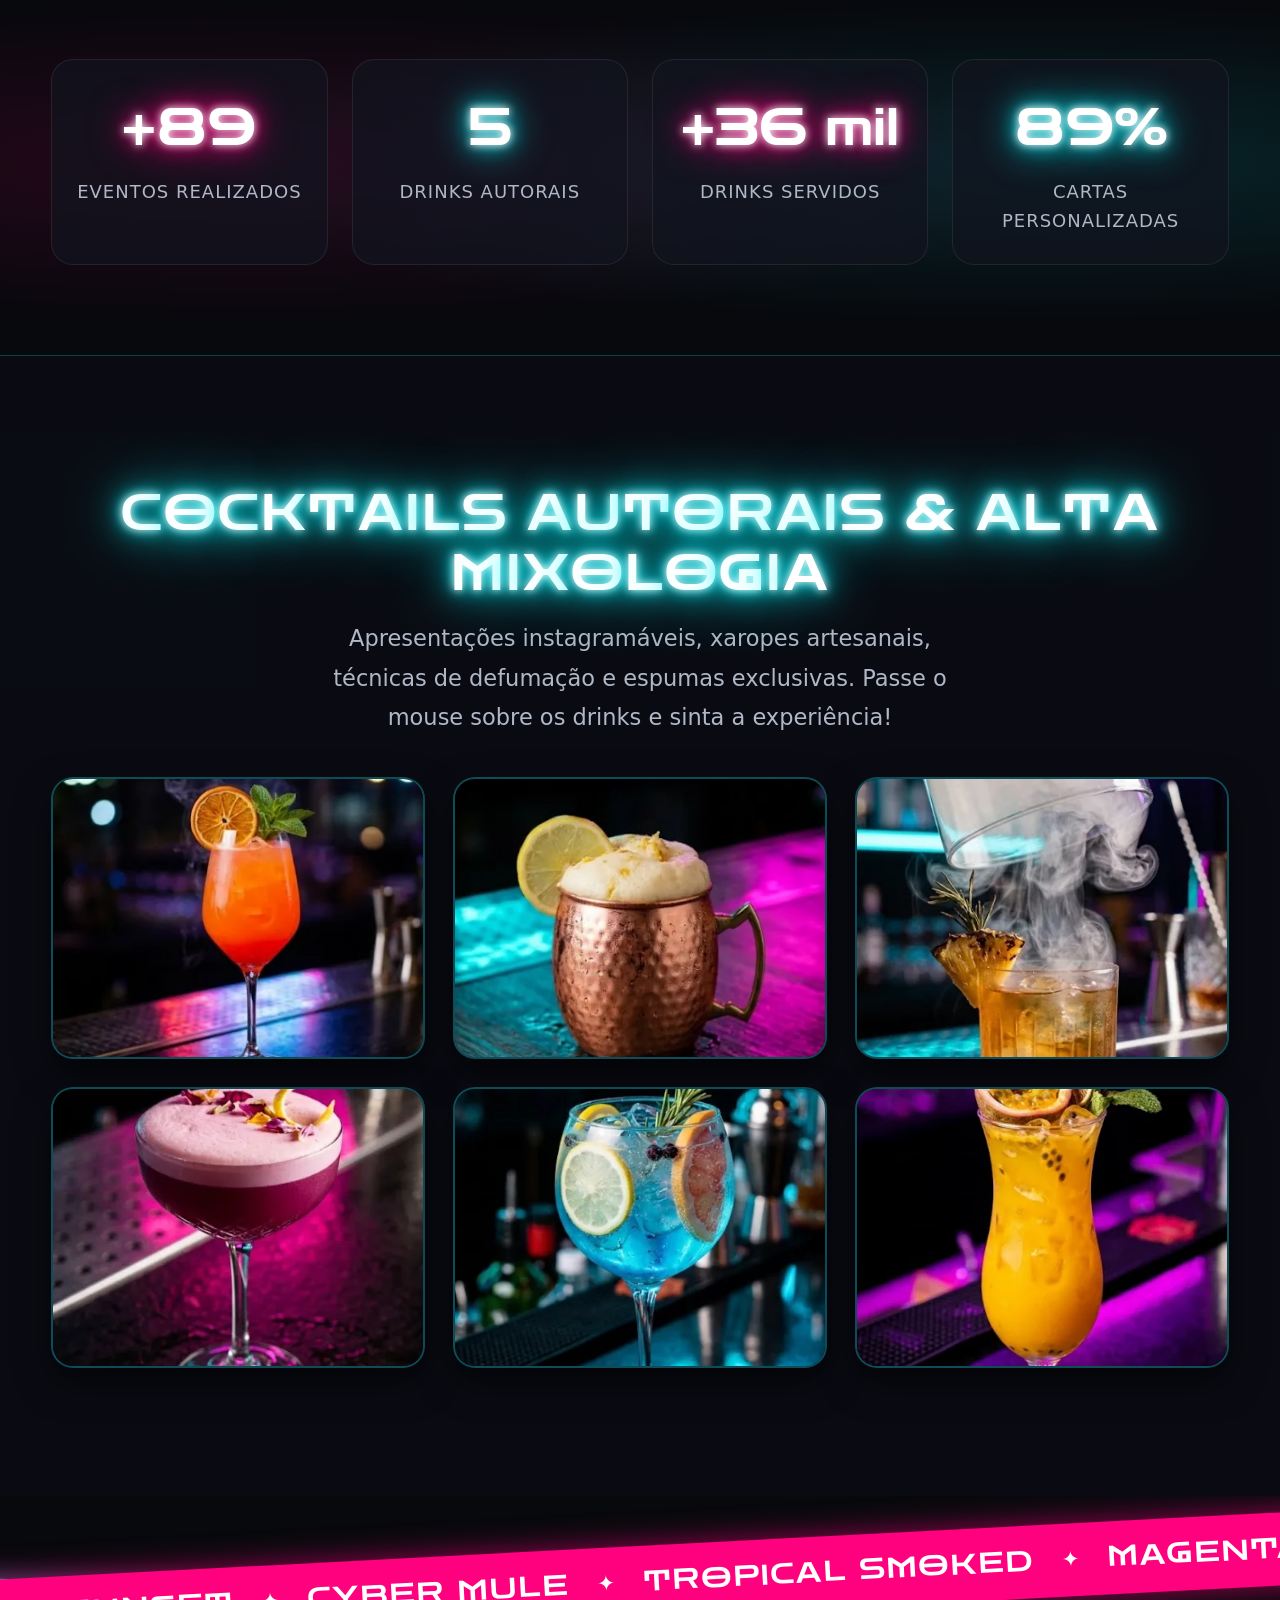
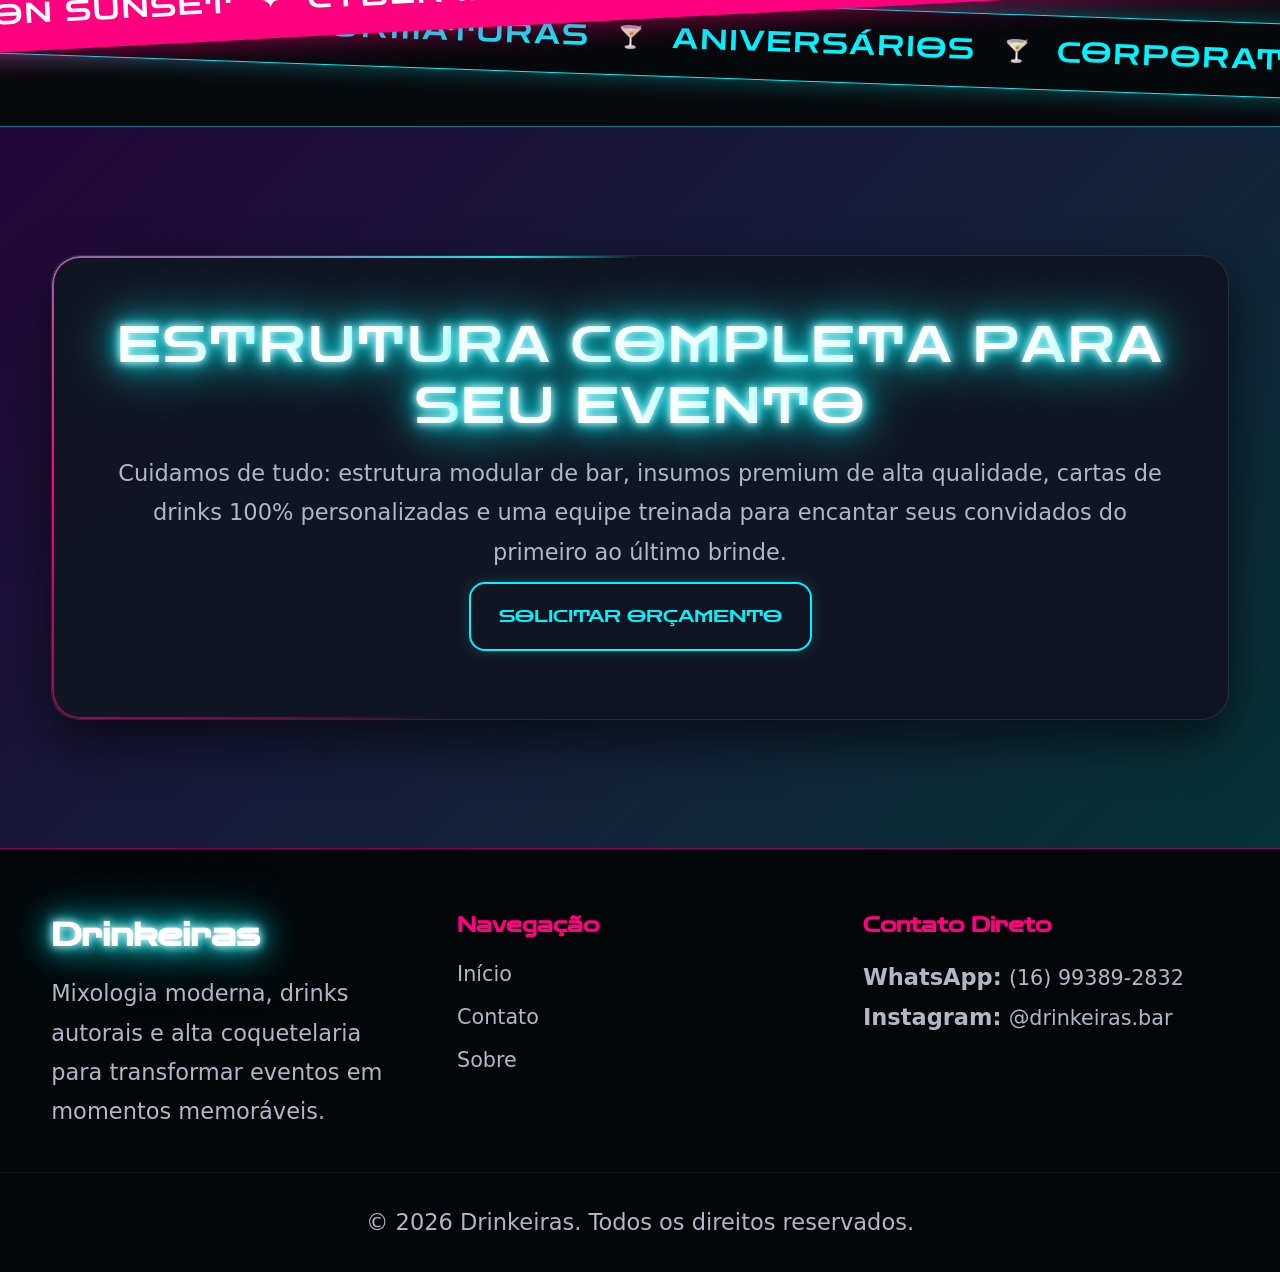
==== commit 350cd73c: "Otimiza imagens, corrige bugs e adiciona animações e novas funcionalidades - Imagens convertidas par" ====
--- a/index.html
+++ b/index.html
@@ -4,7 +4,21 @@
   <meta charset="UTF-8" />
   <meta name="viewport" content="width=device-width, initial-scale=1.0" />
   <title>Drinkeiras | High-End Mixology & Bartenders</title>
+  <meta name="description" content="Drinkeiras: bartenders e alta mixologia para casamentos, formaturas e eventos em Ribeirão Preto e região.">
   <link rel="shortcut icon" href="images/logo.jpeg" type="image/x-icon">
+
+  <!-- Prévia ao compartilhar o link (WhatsApp, Instagram, Facebook...) -->
+  <meta property="og:type" content="website">
+  <meta property="og:site_name" content="Drinkeiras">
+  <meta property="og:locale" content="pt_BR">
+  <meta property="og:title" content="Drinkeiras | Mixologia & Bartenders para Eventos">
+  <meta property="og:description" content="Drinks autorais e bar completo para casamentos, formaturas e eventos em Ribeirão Preto e região.">
+  <meta property="og:url" content="https://henriquemaiadev.github.io/DrinkeirasWeb/">
+  <meta property="og:image" content="https://henriquemaiadev.github.io/DrinkeirasWeb/images/og-capa.jpg">
+  <meta property="og:image:width" content="1200">
+  <meta property="og:image:height" content="630">
+  <meta name="twitter:card" content="summary_large_image">
+  <meta name="theme-color" content="#08090d">
 
   <!-- Google Fonts: Zen Dots + Outfit -->
   <link rel="preconnect" href="https://fonts.googleapis.com">
@@ -38,16 +52,28 @@
 
   <!-- HERO SECTION APENAS COM NOME E SUBTÍTULO -->
   <header class="hero" id="topo">
-    <img class="hero-bg" src="images/mainSection.png" alt="Drinkeiras Bar Eventos">
+    <img class="hero-bg" src="images/mainSection.webp" alt="Drinkeiras Bar Eventos">
 
     <div class="hero-content">
       <div class="hero-logo-wrap">
         <img src="images/logo.jpeg" alt="Selo Oficial Drinkeiras" class="logo-img-hero">
       </div>
 
-      <h1 class="nome neon-text-cyan">DRINKEIRAS</h1>
+      <h1 class="nome neon-text-cyan neon-flicker">DRINKEIRAS</h1>
       <p class="subtitulo-hero neon-style-text">MIXOLOGIA & BARTENDERS DE ALTA PERFORMANCE</p>
     </div>
+
+    <!-- Bolhas subindo (criadas pelo script.js) -->
+    <div class="hero-bubbles" aria-hidden="true"></div>
+
+    <!-- Luz que segue o mouse -->
+    <div class="hero-spotlight" aria-hidden="true"></div>
+
+    <!-- Indicador de rolagem -->
+    <a href="#experiencia" class="scroll-cue" aria-label="Rolar para o conteúdo">
+      <span class="scroll-cue-text">Role para descobrir</span>
+      <span class="scroll-cue-arrow"></span>
+    </a>
   </header>
 
   <!-- CONTEÚDO PRINCIPAL -->
@@ -56,7 +82,7 @@
     <section class="story-block reveal" id="experiencia">
       <div class="container story-grid">
         <figure class="story-image drink-card tilt-effect reveal">
-          <img src="images/equipe.jpeg" alt="Equipe Drinkeiras em Ação" class="drink-zoom">
+          <img src="images/equipe.webp" alt="Equipe Drinkeiras em Ação" class="drink-zoom" loading="lazy">
         </figure>
 
         <div class="story-text reveal">
@@ -68,7 +94,29 @@
       </div>
     </section>
 
-<!-- BLOCO: GALERIA DE DRINKS AUTORAIS -->
+    <!-- BLOCO: NÚMEROS (contadores animados) -->
+    <section class="stats-section" id="numeros" aria-label="Drinkeiras em números">
+      <div class="container stats-grid">
+        <div class="stat-card reveal">
+          <span class="stat-number" data-target="100" data-prefix="+">0</span>
+          <span class="stat-label">Eventos realizados</span>
+        </div>
+        <div class="stat-card reveal">
+          <span class="stat-number" data-target="6">0</span>
+          <span class="stat-label">Drinks autorais</span>
+        </div>
+        <div class="stat-card reveal">
+          <span class="stat-number" data-target="40" data-prefix="+" data-suffix=" mil">0</span>
+          <span class="stat-label">Drinks servidos</span>
+        </div>
+        <div class="stat-card reveal">
+          <span class="stat-number" data-target="100" data-suffix="%">0</span>
+          <span class="stat-label">Cartas personalizadas</span>
+        </div>
+      </div>
+    </section>
+
+    <!-- BLOCO: GALERIA DE DRINKS AUTORAIS -->
     <section class="galeria-section reveal" id="galeria">
       <div class="container">
         <div class="secao-header text-center">
@@ -83,7 +131,7 @@
           
           <div class="galeria-item reveal">
             <div class="drink-card tilt-effect">
-              <img src="images/neonSunset.png" alt="Neon Sunset" class="drink-zoom">
+              <img src="images/neonSunset.webp" alt="Neon Sunset" class="drink-zoom" loading="lazy">
               <div class="galeria-overlay">
                 <span class="categoria-tag">Drink Autoral</span>
                 <h3 class="neon-style-text">Neon Sunset</h3>
@@ -93,7 +141,7 @@
 
           <div class="galeria-item reveal">
             <div class="drink-card tilt-effect">
-              <img src="images/cyberMule.png" alt="Cyber Mule" class="drink-zoom">
+              <img src="images/cyberMule.webp" alt="Cyber Mule" class="drink-zoom" loading="lazy">
               <div class="galeria-overlay">
                 <span class="categoria-tag">Drink Autoral</span>
                 <h3 class="neon-style-text">Cyber Mule</h3>
@@ -103,7 +151,7 @@
 
           <div class="galeria-item reveal">
             <div class="drink-card tilt-effect">
-              <img src="images/tropicalSmoked.png" alt="Tropical Smoked" class="drink-zoom">
+              <img src="images/tropicalSmoked.webp" alt="Tropical Smoked" class="drink-zoom" loading="lazy">
               <div class="galeria-overlay">
                 <span class="categoria-tag">Drink Autoral</span>
                 <h3 class="neon-style-text">Tropical Smoked</h3>
@@ -113,7 +161,7 @@
 
           <div class="galeria-item reveal">
             <div class="drink-card tilt-effect">
-              <img src="images/magentaVelvet.png" alt="Magenta Velvet" class="drink-zoom">
+              <img src="images/magentaVelvet.webp" alt="Magenta Velvet" class="drink-zoom" loading="lazy">
               <div class="galeria-overlay">
                 <span class="categoria-tag">Drink Autoral</span>
                 <h3 class="neon-style-text">Magenta Velvet</h3>
@@ -123,7 +171,7 @@
 
           <div class="galeria-item reveal">
             <div class="drink-card tilt-effect">
-              <img src="images/tonic.png" alt="Electric Tonic" class="drink-zoom">
+              <img src="images/tonic.webp" alt="Electric Tonic" class="drink-zoom" loading="lazy">
               <div class="galeria-overlay">
                 <span class="categoria-tag">Drink Autoral</span>
                 <h3 class="neon-style-text">Electric Tonic</h3>
@@ -133,7 +181,7 @@
 
           <div class="galeria-item reveal">
             <div class="drink-card tilt-effect">
-              <img src="images/nightPassion.png" alt="Nightlife Passion" class="drink-zoom">
+              <img src="images/nightPassion.webp" alt="Nightlife Passion" class="drink-zoom" loading="lazy">
               <div class="galeria-overlay">
                 <span class="categoria-tag">Drink Autoral</span>
                 <h3 class="neon-style-text">Nightlife Passion</h3>
@@ -144,11 +192,27 @@
         </div>
       </div>
     </section>
+
+    <!-- FAIXAS INFINITAS COM OS NOMES DOS DRINKS (o conteúdo é repetido 2x para o loop não ter emenda) -->
+    <div class="faixas" aria-hidden="true">
+      <div class="faixa faixa-rosa">
+        <div class="faixa-trilho">
+          <span>Neon Sunset</span><i>✦</i><span>Cyber Mule</span><i>✦</i><span>Tropical Smoked</span><i>✦</i><span>Magenta Velvet</span><i>✦</i><span>Electric Tonic</span><i>✦</i><span>Nightlife Passion</span><i>✦</i>
+          <span>Neon Sunset</span><i>✦</i><span>Cyber Mule</span><i>✦</i><span>Tropical Smoked</span><i>✦</i><span>Magenta Velvet</span><i>✦</i><span>Electric Tonic</span><i>✦</i><span>Nightlife Passion</span><i>✦</i>
+        </div>
+      </div>
+      <div class="faixa faixa-ciano">
+        <div class="faixa-trilho">
+          <span>Casamentos</span><i>🍸</i><span>Formaturas</span><i>🍸</i><span>Aniversários</span><i>🍸</i><span>Corporativos</span><i>🍸</i><span>Festas</span><i>🍸</i><span>Open Bar</span><i>🍸</i>
+          <span>Casamentos</span><i>🍸</i><span>Formaturas</span><i>🍸</i><span>Aniversários</span><i>🍸</i><span>Corporativos</span><i>🍸</i><span>Festas</span><i>🍸</i><span>Open Bar</span><i>🍸</i>
+        </div>
+      </div>
+    </div>
 
     <!-- BANNER INFORMATIVO -->
     <section class="info-fixed">
       <div class="container">
-        <div class="info-card reveal">
+        <div class="info-card borda-giratoria reveal">
           <h2 class="neon-title neon-text-cyan">Estrutura Completa para Seu Evento</h2>
           <p style="margin-top: 16px;">
             Cuidamos de tudo: estrutura modular de bar, insumos premium de alta qualidade, cartas de drinks 100% personalizadas e uma equipe treinada para encantar seus convidados do primeiro ao último brinde.
@@ -178,8 +242,8 @@
 
       <div class="footer-info">
         <h4>Contato Direto</h4>
-        <p><strong>WhatsApp:</strong> (16) 99389-2832</p>
-        <p><strong>Instagram:</strong> <a href="https://www.instagram.com/drinkeiras.bar/" target="_blank">@drinkeiras.bar</a></p>
+        <p><strong>WhatsApp:</strong> <a href="https://wa.me/5516993892832" target="_blank" rel="noopener">(16) 99389-2832</a></p>
+        <p><strong>Instagram:</strong> <a href="https://www.instagram.com/drinkeiras.bar/" target="_blank" rel="noopener">@drinkeiras.bar</a></p>
       </div>
     </div>
 
@@ -189,11 +253,11 @@
   </footer>
 
   <div class="floating-contact">
-    <a href="https://wa.me/5516993892832" target="_blank" aria-label="WhatsApp" class="neon-float">
-      <img src="images/whats.webp" alt="WhatsApp">
+    <a href="https://wa.me/5516993892832" target="_blank" rel="noopener" aria-label="WhatsApp" class="neon-float">
+      <img src="images/whats.webp" alt="">
     </a>
-    <a href="https://www.instagram.com/drinkeiras.bar/" target="_blank" aria-label="Instagram" class="neon-float">
-      <img src="images/instagram.png" alt="Instagram">
+    <a href="https://www.instagram.com/drinkeiras.bar/" target="_blank" rel="noopener" aria-label="Instagram" class="neon-float">
+      <img src="images/instagram.webp" alt="">
     </a>
   </div>
 
--- a/style.css
+++ b/style.css
@@ -1,62 +1,3 @@
-/* =========================================
-   EFEITO CORTINA NEON (PAGE TRANSITION)
-========================================= */
-/* Borda/Faixa neon brilhante que cruza a tela */
-
-::view-transition-old(root) {
-  animation: slideOutLeft 0.4s cubic-bezier(0.7, 0, 0.3, 1) forwards;
-}
-
-::view-transition-new(root) {
-  animation: slideInRight 0.4s cubic-bezier(0.7, 0, 0.3, 1) forwards;
-  box-shadow: -15px 0 35px var(--neon-cyan), -30px 0 60px var(--neon-pink);
-}
-
-@keyframes slideOutLeft {
-  from { transform: translateX(0); }
-  to { transform: translateX(-100%); }
-}
-
-@keyframes slideInRight {
-  from { transform: translateX(100%); }
-  to { transform: translateX(0); }
-}
-
-/* Ativa a transição entre navegações de páginas diferentes */
-@view-transition {
-  navigation: auto;
-}
-
-/* Personaliza a animação de entrada e saída da tela */
-::view-transition-old(root) {
-  animation: fadeOut 0.3s ease-out forwards;
-}
-
-::view-transition-new(root) {
-  animation: fadeIn 0.4s ease-in forwards;
-}
-
-@keyframes fadeOut {
-  from { opacity: 1; transform: scale(1); }
-  to { opacity: 0; transform: scale(0.98); }
-}
-
-@keyframes fadeIn {
-  from { opacity: 0; transform: scale(1.02); }
-  to { opacity: 1; transform: scale(1); }
-}
-/* Nome de transição único para o logo */
-/* Mapeia o logo para o motor de View Transition */
-.logo-img-nav {
-  view-transition-name: main-brand-logo;
-  contain: layout;
-}
-/* Cortina Neon de Transição */
-/* Previne barras de rolagem indesejadas na transição */
-body {
-  overflow-x: hidden;
-}
-
 /* =========================================
    CORTINA NEON DIRECIAL (CORRIGIDO)
 ========================================= */
@@ -126,7 +67,7 @@
   
   /* NOVAS FONTES DECLARADAS AQUI */
   --font-title: 'Zen Dots', cursive, sans-serif;
-  --font-body: 'Slabo 13px', serif;
+  --font-body: 'Outfit', system-ui, sans-serif;
 }
 
 body {
@@ -296,13 +237,6 @@
   margin-top: -10px;
 }
 
-.sobre-box p {
-  font-size: clamp(1.2rem, 1.6vw, 1.4rem);
-  max-width: 720px;
-  color: #e0e6f0;
-  margin: 0 auto;
-}
-
 /* =========================================
    5. CONTAINERS & CARDS INTERATIVOS (TILT 3D)
 ========================================= */
@@ -383,42 +317,12 @@
   margin: 14px auto 40px;
 }
 
-.galeria-filtros {
-  display: flex;
-  justify-content: center;
-  gap: 16px;
-  margin-bottom: 50px;
-  flex-wrap: wrap;
-}
-
-.filtro-btn {
-  background: rgba(255, 255, 255, 0.05);
-  border: 1.5px solid rgba(255, 255, 255, 0.2);
-  color: var(--text-main);
-  padding: 14px 32px;
-  border-radius: 40px;
-  font-family: var(--font-title);
-  font-size: 0.85rem;
-  cursor: pointer;
-  transition: all 0.3s ease;
-}
-
-.filtro-btn:hover,
-.filtro-btn.active {
-  background: var(--neon-cyan);
-  color: #000;
-  border-color: var(--neon-cyan);
-  box-shadow: var(--shadow-neon-cyan);
-}
-
 .galeria-grid {
   display: grid;
-  grid-template-columns: repeat(auto-fill, minmax(320px, 1fr));
+  /* min(320px, 100%) evita que o card estoure a tela em celulares estreitos */
+  grid-template-columns: repeat(auto-fill, minmax(min(320px, 100%), 1fr));
   gap: 28px;
 }
-
-.galeria-item { transition: opacity 0.4s ease, transform 0.4s ease; }
-.galeria-item.hide { display: none; }
 
 .galeria-overlay {
   position: absolute;
@@ -434,6 +338,11 @@
 }
 
 .drink-card:hover .galeria-overlay { opacity: 1; }
+
+/* Celular/tablet não tem hover: mostra o nome do drink sempre */
+@media (hover: none) {
+  .galeria-overlay { opacity: 1; }
+}
 
 .categoria-tag {
   color: var(--neon-pink);
@@ -519,6 +428,7 @@
   font-size: 1.2rem;
   outline: none;
   transition: all 0.3s ease;
+  color-scheme: dark; /* deixa o ícone do calendário visível no fundo escuro */
 }
 
 .form-field input:focus,
@@ -768,26 +678,19 @@
 
 @media (max-width: 600px) {
   html { font-size: 16px; }
-  .nav-container { gap: 10px; }
-  .nav-btn { padding: 8px 16px; font-size: 0.75rem; }
+  .nav-container { gap: 8px; flex-wrap: wrap; padding: 0 10px; }
+  .nav-logo { margin-right: 2px; }
+  .nav-btn { padding: 8px 12px; font-size: 0.72rem; letter-spacing: 0.5px; }
   .nome { letter-spacing: 4px; }
+  .subtitulo-hero { letter-spacing: 1px; }
   .floating-contact { bottom: 16px; right: 16px; }
 }
 
-/* Espaçamento da página Sobre */
-.sobre-main {
-  padding-top: 100px;
-}
-
+/* Estilização da Página Sobre (Sem Imagens) */
 .sobre-section {
   padding-top: 60px;
 }
 
-.mixologia-section {
-  padding-bottom: 80px;
-}
-
-/* Estilização da Página Sobre (Sem Imagens) */
 .sobre-main {
   padding-top: 130px;
   padding-bottom: 80px;
@@ -823,36 +726,1024 @@
   margin-top: 60px;
 }
 
-.faq-grid {
-  display: grid;
-  grid-template-columns: repeat(auto-fit, minmax(280px, 1fr));
-  gap: 24px;
-}
-
-.faq-card {
+.faq-title { margin-bottom: 30px; }
+
+.faq-list {
+  max-width: 860px;
+  margin: 0 auto;
+  display: flex;
+  flex-direction: column;
+  gap: 14px;
+}
+
+.faq-item {
   background: var(--bg-card);
-  border: 1px solid rgba(0, 243, 255, 0.2);
-  border-radius: var(--radius);
-  padding: 28px;
+  border: 1px solid rgba(0, 243, 255, 0.18);
+  border-radius: 18px;
   box-shadow: 0 10px 30px rgba(0, 0, 0, 0.4);
-  transition: border-color 0.3s ease, transform 0.3s ease;
-}
-
-.faq-card:hover {
-  border-color: var(--neon-cyan);
-  transform: translateY(-4px);
-}
-
+  transition: border-color 0.3s ease, box-shadow 0.3s ease, transform 0.3s ease;
+  overflow: hidden;
+}
+
+.faq-item:hover { border-color: rgba(0, 243, 255, 0.5); transform: translateX(4px); }
+
+.faq-item[open] {
+  border-color: var(--neon-pink);
+  box-shadow: 0 0 22px rgba(255, 0, 127, 0.25), 0 10px 30px rgba(0, 0, 0, 0.4);
+}
+
+/* A pergunta (parte clicável) */
 .faq-question {
+  list-style: none;              /* tira o triângulo padrão */
+  cursor: pointer;
+  position: relative;
+  padding: 22px 64px 22px 26px;
   font-family: var(--font-title);
   font-size: 0.95rem;
   color: var(--neon-pink);
-  margin-bottom: 12px;
   line-height: 1.4;
+  user-select: none;
+}
+.faq-question::-webkit-details-marker { display: none; }
+
+/* Ícone "+" que vira "×" quando abre */
+.faq-question::after {
+  content: "+";
+  position: absolute;
+  right: 24px;
+  top: 50%;
+  width: 30px;
+  height: 30px;
+  margin-top: -15px;
+  display: grid;
+  place-items: center;
+  border-radius: 50%;
+  border: 1.5px solid var(--neon-cyan);
+  color: var(--neon-cyan);
+  font-family: var(--font-body);
+  font-size: 1.3rem;
+  line-height: 1;
+  transition: transform 0.35s cubic-bezier(0.2, 0.8, 0.2, 1), background 0.3s, color 0.3s;
+}
+
+.faq-item[open] .faq-question::after {
+  transform: rotate(45deg);
+  background: var(--neon-cyan);
+  color: #000;
 }
 
 .faq-answer {
+  padding: 0 26px 24px;
   font-size: 1.05rem;
   color: var(--text-muted);
   line-height: 1.6;
-}+}
+
+/* Resposta desliza ao abrir */
+.faq-item[open] .faq-answer { animation: faqAbrir 0.4s ease; }
+
+@keyframes faqAbrir {
+  from { opacity: 0; transform: translateY(-8px); }
+  to   { opacity: 1; transform: translateY(0); }
+}
+/* =========================================
+   11. FORMULÁRIO DE ORÇAMENTO (CAMPOS EXTRAS)
+========================================= */
+.form-row {
+  display: grid;
+  grid-template-columns: 1fr 1fr;
+  gap: 22px;
+}
+
+.form-field select {
+  appearance: none;
+  background: rgba(8, 9, 13, 0.9)
+    url("data:image/svg+xml,%3Csvg xmlns='http://www.w3.org/2000/svg' width='14' height='9' viewBox='0 0 14 9'%3E%3Cpath d='M1 1l6 6 6-6' stroke='%2300f3ff' stroke-width='2' fill='none'/%3E%3C/svg%3E")
+    no-repeat right 20px center;
+  border: 1.5px solid rgba(255, 255, 255, 0.15);
+  color: #fff;
+  border-radius: 14px;
+  padding: 16px 48px 16px 20px;
+  font-family: var(--font-body);
+  font-size: 1.2rem;
+  outline: none;
+  cursor: pointer;
+  color-scheme: dark;
+  transition: all 0.3s ease;
+}
+
+.form-field select:focus {
+  border-color: var(--neon-cyan);
+  box-shadow: 0 0 15px rgba(0, 243, 255, 0.35);
+}
+
+.form-field select:invalid { color: rgba(255, 255, 255, 0.45); }
+.form-field option { background: var(--bg-card); color: #fff; }
+
+.label-opcional {
+  color: var(--text-muted);
+  font-family: var(--font-body);
+  font-size: 0.85rem;
+}
+
+/* Erro de validação */
+.field-error:empty { display: none; }
+.field-error {
+  margin-top: -4px;
+  font-size: 0.9rem;
+  color: var(--neon-pink);
+}
+
+.form-field.invalid input,
+.form-field.invalid select {
+  border-color: var(--neon-pink);
+  box-shadow: 0 0 14px rgba(255, 0, 127, 0.35);
+  animation: tremer 0.4s ease;
+}
+
+@keyframes tremer {
+  0%, 100% { transform: translateX(0); }
+  20% { transform: translateX(-8px); }
+  40% { transform: translateX(7px); }
+  60% { transform: translateX(-5px); }
+  80% { transform: translateX(3px); }
+}
+
+.form-field.valid input,
+.form-field.valid select {
+  border-color: rgba(0, 243, 255, 0.55);
+}
+
+.char-counter {
+  align-self: flex-end;
+  margin-top: -4px;
+  font-size: 0.85rem;
+  color: var(--text-muted);
+  transition: color 0.3s;
+}
+.char-counter.quase-cheio { color: var(--neon-pink); }
+
+/* Prévia estilo balão do WhatsApp */
+.msg-preview {
+  display: flex;
+  flex-direction: column;
+  gap: 10px;
+}
+
+.msg-preview-label {
+  color: var(--neon-cyan);
+  font-family: var(--font-title);
+  font-size: 0.9rem;
+}
+
+.msg-bubble {
+  position: relative;
+  align-self: flex-end;
+  max-width: 100%;
+  min-width: 60%;
+  background: #005c4b;
+  color: #e9edef;
+  padding: 14px 18px 22px;
+  border-radius: 14px 0 14px 14px;
+  font-size: 1.05rem;
+  line-height: 1.55;
+  white-space: pre-wrap;
+  word-break: break-word;
+  box-shadow: 0 6px 20px rgba(0, 0, 0, 0.4);
+  transition: transform 0.2s ease;
+}
+
+.msg-bubble::before {           /* "biquinho" do balão */
+  content: "";
+  position: absolute;
+  top: 0;
+  right: -10px;
+  border-top: 12px solid #005c4b;
+  border-right: 12px solid transparent;
+}
+
+.msg-bubble::after {            /* hora + ✓✓ */
+  content: attr(data-hora) " ✓✓";
+  position: absolute;
+  right: 12px;
+  bottom: 5px;
+  font-size: 0.72rem;
+  color: #8fd3c4;
+}
+
+.msg-bubble.pulsar { transform: scale(1.015); }
+.msg-bubble strong { color: #fff; }
+
+/* =========================================
+   12. CONTADORES ANIMADOS
+========================================= */
+.stats-section {
+  position: relative;
+  padding: clamp(50px, 7vw, 90px) 0;
+  border-top: 1px solid rgba(255, 0, 127, 0.25);
+  border-bottom: 1px solid rgba(0, 243, 255, 0.25);
+  background:
+    radial-gradient(ellipse at 20% 50%, rgba(255, 0, 127, 0.12), transparent 60%),
+    radial-gradient(ellipse at 80% 50%, rgba(0, 243, 255, 0.12), transparent 60%);
+}
+
+.stats-grid {
+  display: grid;
+  grid-template-columns: repeat(4, 1fr);
+  gap: 24px;
+}
+
+.stat-card {
+  text-align: center;
+  padding: 28px 16px;
+  background: rgba(18, 21, 32, 0.7);
+  border: 1px solid rgba(255, 255, 255, 0.08);
+  border-radius: var(--radius);
+  transition: border-color 0.3s, box-shadow 0.3s, transform 0.3s;
+}
+
+.stat-card:hover {
+  border-color: var(--neon-cyan);
+  box-shadow: var(--shadow-neon-cyan);
+  transform: translateY(-6px);
+}
+
+.stat-number {
+  display: block;
+  font-family: var(--font-title);
+  font-size: clamp(2rem, 4vw, 3.2rem);
+  color: #fff;
+  font-variant-numeric: tabular-nums;
+  text-shadow: 0 0 8px #fff, 0 0 20px var(--neon-pink), 0 0 40px var(--neon-pink);
+}
+
+.stat-card:nth-child(even) .stat-number {
+  text-shadow: 0 0 8px #fff, 0 0 20px var(--neon-cyan), 0 0 40px var(--neon-cyan);
+}
+
+/* Brilho extra quando o contador termina */
+.stat-number.concluido { animation: estourar 0.5s ease; }
+
+@keyframes estourar {
+  50% { transform: scale(1.15); }
+}
+
+.stat-label {
+  display: block;
+  margin-top: 8px;
+  color: var(--text-muted);
+  font-size: 1rem;
+  text-transform: uppercase;
+  letter-spacing: 1px;
+}
+
+/* =========================================
+   13. ANIMAÇÕES DINÂMICAS
+========================================= */
+
+/* Menu fica mais compacto depois de rolar */
+.top-nav { transition: padding 0.35s ease, background 0.35s ease, box-shadow 0.35s ease; }
+.top-nav.scrolled {
+  padding: 8px 0;
+  background: rgba(8, 9, 13, 0.95);
+  box-shadow: 0 6px 30px rgba(0, 0, 0, 0.6), 0 1px 0 rgba(255, 0, 127, 0.3);
+}
+
+/* Elementos em sequência (o JS define --delay) */
+.reveal { transition-delay: var(--delay, 0s); }
+
+/* Letreiro neon piscando como placa de bar */
+.neon-flicker { animation: piscar 6s infinite; }
+
+@keyframes piscar {
+  0%, 18%, 22%, 25%, 53%, 57%, 100% { opacity: 1; }
+  20%, 24%, 55% { opacity: 0.35; }
+}
+
+/* Logo do hero flutuando */
+.logo-img-hero { animation: flutuar 5s ease-in-out infinite; }
+
+@keyframes flutuar {
+  0%, 100% { translate: 0 0; }
+  50% { translate: 0 -12px; }
+}
+
+/* Camadas do hero */
+.hero { overflow: hidden; }
+.hero-content { z-index: 3; }
+
+/* Bolhas subindo */
+.hero-bubbles {
+  position: absolute;
+  inset: 0;
+  z-index: 2;
+  pointer-events: none;
+}
+
+.bubble {
+  position: absolute;
+  bottom: -40px;
+  border-radius: 50%;
+  border: 1px solid rgba(255, 255, 255, 0.5);
+  background: radial-gradient(circle at 30% 30%, rgba(255, 255, 255, 0.6), rgba(255, 255, 255, 0.05) 60%);
+  box-shadow: 0 0 8px var(--cor, var(--neon-cyan));
+  opacity: 0;
+  animation: subir var(--dur, 10s) linear var(--atraso, 0s) infinite;
+}
+
+@keyframes subir {
+  0%   { transform: translate(0, 0); opacity: 0; }
+  10%  { opacity: 0.8; }
+  50%  { transform: translate(var(--balanco, 20px), -55vh); }
+  90%  { opacity: 0.6; }
+  100% { transform: translate(0, -110vh); opacity: 0; }
+}
+
+/* Luz que segue o mouse no hero */
+.hero-spotlight {
+  position: absolute;
+  inset: 0;
+  z-index: 2;
+  pointer-events: none;
+  opacity: 0;
+  transition: opacity 0.5s ease;
+  background: radial-gradient(
+    450px circle at var(--mx, 50%) var(--my, 50%),
+    rgba(0, 243, 255, 0.14),
+    rgba(255, 0, 127, 0.06) 40%,
+    transparent 70%
+  );
+}
+.hero:hover .hero-spotlight { opacity: 1; }
+
+/* Indicador "role para baixo" */
+.scroll-cue {
+  position: absolute;
+  bottom: 28px;
+  left: 50%;
+  translate: -50% 0;
+  z-index: 3;
+  display: flex;
+  flex-direction: column;
+  align-items: center;
+  gap: 10px;
+  text-decoration: none;
+  color: var(--text-muted);
+  font-size: 0.8rem;
+  letter-spacing: 3px;
+  text-transform: uppercase;
+  transition: color 0.3s, opacity 0.4s;
+}
+.scroll-cue:hover { color: var(--neon-cyan); }
+.scroll-cue.sumir { opacity: 0; pointer-events: none; }
+
+.scroll-cue-arrow {
+  width: 22px;
+  height: 36px;
+  border: 2px solid var(--neon-cyan);
+  border-radius: 12px;
+  position: relative;
+  box-shadow: 0 0 10px rgba(0, 243, 255, 0.4);
+}
+
+.scroll-cue-arrow::after {
+  content: "";
+  position: absolute;
+  left: 50%;
+  top: 6px;
+  width: 4px;
+  height: 8px;
+  margin-left: -2px;
+  border-radius: 2px;
+  background: var(--neon-cyan);
+  animation: rolinho 1.6s ease-in-out infinite;
+}
+
+@keyframes rolinho {
+  0%   { transform: translateY(0); opacity: 1; }
+  80%  { transform: translateY(14px); opacity: 0; }
+  100% { transform: translateY(0); opacity: 0; }
+}
+
+/* Brilho que atravessa os botões neon */
+.neon-button {
+  position: relative;
+  overflow: hidden;
+  isolation: isolate;
+}
+
+.neon-button::before {
+  content: "";
+  position: absolute;
+  top: 0;
+  left: -75%;
+  width: 50%;
+  height: 100%;
+  z-index: -1;
+  background: linear-gradient(120deg, transparent, rgba(255, 255, 255, 0.45), transparent);
+  transform: skewX(-20deg);
+  transition: left 0.6s ease;
+}
+.neon-button:hover::before { left: 125%; }
+
+/* Variante rosa do botão */
+.neon-button-pink {
+  color: var(--neon-pink);
+  border-color: var(--neon-pink);
+  box-shadow: 0 0 15px rgba(255, 0, 127, 0.2);
+}
+.neon-button-pink:hover {
+  background: var(--neon-pink);
+  color: #fff;
+  box-shadow: var(--shadow-neon-pink);
+}
+
+/* Anel pulsando no botão do WhatsApp */
+.neon-float { position: relative; }
+.neon-float:first-child::after {
+  content: "";
+  position: absolute;
+  inset: -2px;
+  border-radius: 50%;
+  border: 2px solid #25d366;
+  animation: pulso 2.2s ease-out infinite;
+  pointer-events: none;
+}
+
+@keyframes pulso {
+  0%   { transform: scale(1); opacity: 0.9; }
+  100% { transform: scale(1.6); opacity: 0; }
+}
+
+/* =========================================
+   14. PÁGINA 404
+========================================= */
+.erro-main {
+  position: relative;
+  z-index: 1;
+  min-height: 100vh;
+  display: grid;
+  place-items: center;
+  padding: 130px 20px 60px;
+}
+
+.erro-card {
+  text-align: center;
+  max-width: 720px;
+}
+
+.erro-codigo {
+  font-family: var(--font-title);
+  font-size: clamp(6rem, 22vw, 12rem);
+  font-weight: 400;
+  line-height: 1;
+  letter-spacing: 10px;
+}
+
+.erro-titulo { margin-top: 10px; }
+
+.erro-texto {
+  margin: 18px auto 10px;
+  max-width: 520px;
+}
+
+.erro-botoes {
+  display: flex;
+  justify-content: center;
+  flex-wrap: wrap;
+  gap: 16px;
+}
+
+/* Taça que tomba e derrama */
+.erro-taca {
+  position: relative;
+  width: 120px;
+  height: 110px;
+  margin: 0 auto 10px;
+}
+
+.taca {
+  display: inline-block;
+  font-size: 4.5rem;
+  transform-origin: 50% 90%;
+  filter: drop-shadow(0 0 12px var(--neon-pink));
+  animation: tombar 4s ease-in-out infinite;
+}
+
+@keyframes tombar {
+  0%, 15%   { transform: rotate(0deg); }
+  30%, 70%  { transform: rotate(-70deg) translateX(-6px); }
+  85%, 100% { transform: rotate(0deg); }
+}
+
+.gota {
+  position: absolute;
+  top: 58px;
+  left: 30px;
+  width: 8px;
+  height: 12px;
+  border-radius: 50% 50% 50% 50% / 60% 60% 40% 40%;
+  background: var(--neon-cyan);
+  box-shadow: 0 0 8px var(--neon-cyan);
+  opacity: 0;
+  animation: pingar 4s ease-in infinite;
+}
+.g2 { left: 22px; animation-delay: 0.2s; }
+.g3 { left: 36px; animation-delay: 0.4s; }
+
+@keyframes pingar {
+  0%, 32%  { opacity: 0; transform: translateY(0); }
+  36%      { opacity: 1; }
+  60%      { opacity: 0; transform: translateY(60px); }
+  100%     { opacity: 0; }
+}
+
+/* =========================================
+   15. ANIMAÇÕES EXTRAS
+========================================= */
+
+/* ---------- Taça que enche conforme rola ---------- */
+.taca-progresso {
+  position: fixed;
+  left: 24px;
+  bottom: 24px;
+  z-index: 99;
+  width: 58px;
+  height: 58px;
+  padding: 7px;
+  border-radius: 50%;
+  border: 1.5px solid var(--neon-pink);
+  background: var(--bg-card);
+  color: #fff;
+  cursor: pointer;
+  box-shadow: var(--shadow-neon-pink);
+  transition: transform 0.3s ease, box-shadow 0.3s ease;
+}
+
+.taca-progresso:hover { transform: scale(1.12) rotate(-8deg); }
+.taca-progresso svg { width: 100%; height: 100%; overflow: visible; }
+
+.taca-liquido {
+  transform-box: fill-box;       /* faz o "bottom" ser o fundo do próprio retângulo */
+  transform-origin: bottom;
+  transform: scaleY(0);
+  transition: transform 0.15s linear;
+}
+
+/* Azeitona aparece quando a taça enche */
+.taca-azeitona {
+  opacity: 0;
+  transform: translateY(-6px);
+  transition: opacity 0.4s ease, transform 0.4s cubic-bezier(.3, 1.6, .5, 1);
+}
+
+.taca-progresso.cheia {
+  box-shadow: 0 0 25px var(--neon-cyan), 0 0 50px var(--neon-pink);
+}
+.taca-progresso.cheia .taca-azeitona { opacity: 1; transform: translateY(0); }
+
+/* Bolhinhas que saem da taça cheia */
+.taca-bolhas i {
+  position: absolute;
+  top: 14px;
+  left: 50%;
+  width: 5px;
+  height: 5px;
+  border-radius: 50%;
+  background: var(--neon-cyan);
+  box-shadow: 0 0 6px var(--neon-cyan);
+  opacity: 0;
+}
+
+.taca-progresso.cheia .taca-bolhas i { animation: tacaBolha 1.4s ease-out infinite; }
+.taca-progresso.cheia .taca-bolhas i:nth-child(2) { left: 38%; animation-delay: 0.45s; }
+.taca-progresso.cheia .taca-bolhas i:nth-child(3) { left: 60%; animation-delay: 0.9s; }
+
+@keyframes tacaBolha {
+  0%   { transform: translateY(0) scale(0.6); opacity: 0; }
+  20%  { opacity: 1; }
+  100% { transform: translateY(-34px) scale(1.2); opacity: 0; }
+}
+
+/* ---------- Faixas infinitas com nomes dos drinks ---------- */
+.faixas {
+  position: relative;
+  padding: 50px 0;
+  overflow: hidden;
+}
+
+.faixa {
+  width: 110%;
+  margin-left: -5%;
+  padding: 14px 0;
+  overflow: hidden;
+  white-space: nowrap;
+}
+
+.faixa-rosa {
+  background: var(--neon-pink);
+  color: #fff;
+  transform: rotate(-3deg);
+  box-shadow: 0 0 30px rgba(255, 0, 127, 0.6);
+  position: relative;
+  z-index: 2;
+}
+
+.faixa-ciano {
+  margin-top: -18px;
+  background: rgba(8, 9, 13, 0.92);
+  color: var(--neon-cyan);
+  border-block: 1.5px solid var(--neon-cyan);
+  transform: rotate(2deg);
+  box-shadow: 0 0 25px rgba(0, 243, 255, 0.35);
+}
+
+.faixa-trilho {
+  display: inline-flex;
+  align-items: center;
+  gap: 28px;
+  padding-right: 28px;
+  animation: faixaAndar 30s linear infinite;
+}
+
+.faixa-ciano .faixa-trilho { animation-direction: reverse; }
+
+.faixa span {
+  font-family: var(--font-title);
+  font-size: clamp(1rem, 2.2vw, 1.6rem);
+  text-transform: uppercase;
+  letter-spacing: 2px;
+}
+
+.faixa i {
+  font-style: normal;
+  font-size: 1.2rem;
+}
+
+/* Anda metade do trilho; como o conteúdo é repetido 2x, o loop não tem emenda */
+@keyframes faixaAndar {
+  from { transform: translateX(0); }
+  to   { transform: translateX(-50%); }
+}
+
+/* ---------- Galeria: líquido subindo no hover ---------- */
+.galeria-item .drink-card::before {
+  content: "";
+  position: absolute;
+  inset: 0;
+  z-index: 1;
+  pointer-events: none;
+  mix-blend-mode: screen;
+  background:
+    url("data:image/svg+xml,%3Csvg xmlns='http://www.w3.org/2000/svg' viewBox='0 0 120 14'%3E%3Cpath d='M0 7 Q15 0 30 7 T60 7 T90 7 T120 7 V14 H0Z' fill='%23ff007f' fill-opacity='0.35'/%3E%3C/svg%3E") repeat-x 0 0 / 120px 14px,
+    linear-gradient(to top, rgba(255, 0, 127, 0.45), rgba(157, 0, 255, 0.25) 60%, rgba(0, 243, 255, 0.15)) no-repeat 0 13px / 100% 100%;
+  transform: translateY(101%);
+  transition: transform 0.9s cubic-bezier(0.3, 0.8, 0.3, 1);
+}
+
+/* A onda só se mexe enquanto o mouse está em cima (antes rodava sempre, à toa) */
+.galeria-item .drink-card:hover::before {
+  transform: translateY(45%);
+  animation: onda 1.6s linear infinite;
+}
+
+@keyframes onda {
+  to { background-position: 120px 0, 0 13px; }
+}
+
+.card-bolha {
+  position: absolute;
+  bottom: -12px;
+  z-index: 2;
+  border-radius: 50%;
+  border: 1px solid rgba(255, 255, 255, 0.7);
+  background: rgba(255, 255, 255, 0.15);
+  pointer-events: none;
+  opacity: 0;
+}
+
+.drink-card:hover .card-bolha {
+  animation: cardBolha var(--dur, 2s) ease-in var(--atraso, 0s) infinite;
+}
+
+@keyframes cardBolha {
+  0%   { transform: translateY(0); opacity: 0; }
+  15%  { opacity: 0.9; }
+  100% { transform: translateY(-260px); opacity: 0; }
+}
+
+/* ---------- Títulos neon ligando letra por letra ---------- */
+.neon-title .palavra { display: inline-block; white-space: nowrap; }
+.neon-title .letra   { display: inline-block; opacity: 0.12; }
+
+.neon-title.acesa .letra {
+  animation: ligarLetra 0.7s ease forwards;
+  animation-delay: calc(var(--i) * 45ms);
+}
+
+@keyframes ligarLetra {
+  0%   { opacity: 0.12; }
+  30%  { opacity: 1; }
+  45%  { opacity: 0.3; }
+  60%  { opacity: 1; }
+  75%  { opacity: 0.6; }
+  100% { opacity: 1; }
+}
+
+/* ---------- Borda neon girando ---------- */
+/* @property permite animar uma variável CSS (aqui, um ângulo) */
+@property --angulo {
+  syntax: "<angle>";
+  initial-value: 0deg;
+  inherits: false;
+}
+
+.borda-giratoria { position: relative; }
+
+.borda-giratoria::before {
+  content: "";
+  position: absolute;
+  inset: 0;
+  padding: 2px;                   /* espessura da borda */
+  border-radius: inherit;
+  pointer-events: none;
+  background: conic-gradient(from var(--angulo),
+    transparent 0deg 220deg,
+    var(--neon-pink) 270deg,
+    var(--neon-cyan) 330deg,
+    transparent 360deg);
+  /* Máscara: mostra só a "moldura", não o meio */
+  -webkit-mask: linear-gradient(#000 0 0) content-box, linear-gradient(#000 0 0);
+  -webkit-mask-composite: xor;
+          mask: linear-gradient(#000 0 0) content-box exclude, linear-gradient(#000 0 0);
+  animation: girarBorda 4s linear infinite;
+}
+
+@keyframes girarBorda {
+  to { --angulo: 360deg; }
+}
+
+/* ---------- Máquina de escrever ---------- */
+.subtitulo-hero.digitando { min-height: 1.6em; }
+
+.subtitulo-hero.digitando::after {
+  content: "";
+  display: inline-block;
+  width: 3px;
+  height: 1em;
+  margin-left: 4px;
+  vertical-align: -0.12em;
+  background: var(--neon-pink);
+  box-shadow: 0 0 8px var(--neon-pink);
+  animation: piscarCursor 0.8s steps(1) infinite;
+}
+
+@keyframes piscarCursor {
+  50% { opacity: 0; }
+}
+
+/* ---------- Respingo ao clicar ---------- */
+.respingo {
+  position: fixed;
+  z-index: 99997;
+  width: 7px;
+  height: 7px;
+  border-radius: 50%;
+  pointer-events: none;
+  box-shadow: 0 0 8px currentColor;
+}
+
+/* ---------- Confete ---------- */
+.confete {
+  position: fixed;
+  top: 0;
+  z-index: 99996;
+  border-radius: 2px;
+  pointer-events: none;
+  box-shadow: 0 0 6px rgba(255, 255, 255, 0.4);
+}
+
+/* ---------- Brinde ao enviar o formulário ---------- */
+.brinde {
+  position: fixed;
+  inset: 0;
+  z-index: 99990;
+  display: grid;
+  place-content: center;
+  justify-items: center;
+  gap: 20px;
+  background: rgba(8, 9, 13, 0.82);
+  backdrop-filter: blur(6px);
+  animation: aparecer 0.3s ease;
+}
+
+.brinde.saindo { opacity: 0; transition: opacity 0.5s ease; }
+
+@keyframes aparecer { from { opacity: 0; } }
+
+.brinde-tacas {
+  position: relative;
+  display: flex;
+  gap: 4px;
+  font-size: clamp(4rem, 14vw, 7rem);
+}
+
+.brinde-taca { display: inline-block; filter: drop-shadow(0 0 14px var(--neon-pink)); }
+.brinde-taca.esquerda { animation: tacaEsquerda 0.9s cubic-bezier(.3, 1.4, .5, 1) forwards; }
+.brinde-taca.direita  { animation: tacaDireita 0.9s cubic-bezier(.3, 1.4, .5, 1) forwards; }
+
+@keyframes tacaEsquerda {
+  0%   { transform: translateX(-60vw) rotate(-30deg); }
+  60%  { transform: translateX(12px) rotate(18deg); }
+  75%  { transform: translateX(0) rotate(10deg); }
+  100% { transform: translateX(4px) rotate(14deg); }
+}
+
+@keyframes tacaDireita {
+  0%   { transform: scaleX(-1) translateX(-60vw) rotate(-30deg); }
+  60%  { transform: scaleX(-1) translateX(12px) rotate(18deg); }
+  75%  { transform: scaleX(-1) translateX(0) rotate(10deg); }
+  100% { transform: scaleX(-1) translateX(4px) rotate(14deg); }
+}
+
+/* Faísca no momento do "tim" */
+.brinde-faisca {
+  position: absolute;
+  top: 8%;
+  left: 50%;
+  width: 20px;
+  height: 20px;
+  margin-left: -10px;
+  border-radius: 50%;
+  background: #fff;
+  box-shadow: 0 0 30px #fff, 0 0 60px var(--neon-cyan), 0 0 90px var(--neon-pink);
+  opacity: 0;
+  animation: faisca 0.6s ease-out 0.5s forwards;
+}
+
+@keyframes faisca {
+  0%   { opacity: 0; transform: scale(0); }
+  30%  { opacity: 1; transform: scale(2.5); }
+  100% { opacity: 0; transform: scale(4); }
+}
+
+.brinde-texto {
+  font-family: var(--font-title);
+  font-size: clamp(1rem, 3vw, 1.5rem);
+  color: #fff;
+  text-shadow: 0 0 10px var(--neon-cyan), 0 0 25px var(--neon-cyan);
+  opacity: 0;
+  animation: textoBrinde 0.4s ease 0.6s forwards;
+}
+
+@keyframes textoBrinde {
+  from { opacity: 0; transform: translateY(10px); }
+  to   { opacity: 1; transform: translateY(0); }
+}
+
+/* ---------- Modo Festa (easter egg) ---------- */
+.logo-img-hero,
+.footer-brand h3 { cursor: pointer; }
+
+.cutucada { animation: cutucar 0.3s ease; }
+
+@keyframes cutucar {
+  50% { scale: 1.15; }
+}
+
+/* As cores do site ficam girando no arco-íris */
+body.modo-festa main,
+body.modo-festa .hero,
+body.modo-festa .site-footer {
+  animation: arcoIris 2.5s linear infinite;
+}
+
+@keyframes arcoIris {
+  to { filter: hue-rotate(360deg); }
+}
+
+body.modo-festa .logo-img-hero { animation: girarLogo 1.2s linear infinite; }
+
+@keyframes girarLogo {
+  to { rotate: 360deg; }
+}
+
+/* Luzes de balada (movimento lento, sem piscar forte — seguro para fotossensíveis) */
+.festa-luzes {
+  position: fixed;
+  inset: 0;
+  z-index: 9000;
+  pointer-events: none;
+  mix-blend-mode: screen;
+  background:
+    radial-gradient(circle at 20% 30%, rgba(255, 0, 127, 0.35), transparent 35%),
+    radial-gradient(circle at 80% 40%, rgba(0, 243, 255, 0.35), transparent 35%),
+    radial-gradient(circle at 50% 85%, rgba(157, 0, 255, 0.35), transparent 40%);
+  background-size: 200% 200%;
+  animation: luzesBalada 3s ease-in-out infinite alternate, aparecer 0.6s ease;
+}
+
+@keyframes luzesBalada {
+  0%   { background-position: 0% 0%; }
+  50%  { background-position: 100% 50%; }
+  100% { background-position: 50% 100%; }
+}
+
+.festa-aviso {
+  position: fixed;
+  top: 90px;
+  left: 50%;
+  translate: -50% 0;
+  z-index: 99995;
+  padding: 14px 28px;
+  border-radius: 40px;
+  background: var(--bg-card);
+  border: 2px solid var(--neon-pink);
+  box-shadow: var(--shadow-neon-pink);
+  font-family: var(--font-title);
+  font-size: clamp(0.8rem, 2.5vw, 1.1rem);
+  color: #fff;
+  white-space: nowrap;
+  animation: avisoEntrar 0.5s cubic-bezier(.3, 1.5, .5, 1);
+  transition: opacity 0.5s, translate 0.5s;
+}
+
+.festa-aviso.saindo { opacity: 0; translate: -50% -20px; }
+
+@keyframes avisoEntrar {
+  from { opacity: 0; translate: -50% -30px; scale: 0.8; }
+}
+
+/* ---------- Desempenho ---------- */
+/* O JS coloca esta classe quando o bloco sai da tela: as animações dele pausam */
+.fora-da-tela,
+.fora-da-tela *,
+.fora-da-tela::before,
+.fora-da-tela::after,
+.fora-da-tela *::before,
+.fora-da-tela *::after {
+  animation-play-state: paused !important;
+}
+
+/* Modo leve: ligado pelo JS em computadores/celulares mais fracos */
+.modo-leve .top-nav,
+.modo-leve .info-card {
+  backdrop-filter: none;           /* desfoque é caro de calcular ao rolar */
+}
+.modo-leve .top-nav { background: rgba(8, 9, 13, 0.97); }
+.modo-leve .info-card { background: rgba(18, 21, 32, 0.97); }
+.modo-leve .hero-spotlight { display: none; }
+.modo-leve .neon-ray { filter: none; }
+.modo-leve .bubble { box-shadow: none; }
+
+/* =========================================
+   16. RESPONSIVO DOS BLOCOS NOVOS
+========================================= */
+@media (max-width: 900px) {
+  .stats-grid { grid-template-columns: repeat(2, 1fr); }
+}
+
+@media (max-width: 600px) {
+  .form-row { grid-template-columns: 1fr; }
+  .stats-grid { gap: 14px; }
+  .stat-card { padding: 22px 10px; }
+  .stat-label { font-size: 0.8rem; }
+  .faq-question { padding: 18px 58px 18px 18px; font-size: 0.85rem; }
+  .faq-answer { padding: 0 18px 20px; }
+  .scroll-cue-text { display: none; }
+  .taca-progresso { left: 16px; bottom: 16px; width: 50px; height: 50px; padding: 6px; }
+  .faixas { padding: 36px 0; }
+  .faixa-trilho { gap: 18px; padding-right: 18px; }
+}
+
+/* =========================================
+   17. ACESSIBILIDADE
+========================================= */
+/* Contorno visível para quem navega pelo teclado (Tab) */
+a:focus-visible,
+button:focus-visible {
+  outline: 2px solid var(--neon-cyan);
+  outline-offset: 3px;
+}
+
+/* Respeita quem pediu "menos animação" nas configurações do sistema */
+@media (prefers-reduced-motion: reduce) {
+  html { scroll-behavior: auto; }
+
+  *, *::before, *::after {
+    animation-duration: 0.01ms !important;
+    animation-iteration-count: 1 !important;
+    transition-duration: 0.01ms !important;
+  }
+
+  .reveal { opacity: 1; transform: none; }
+  .neon-rays-container,
+  .hero-bubbles,
+  .hero-spotlight,
+  .gota,
+  .festa-luzes { display: none; }
+
+  .neon-flicker,
+  .logo-img-hero,
+  .borda-giratoria::before { animation: none !important; }
+}
